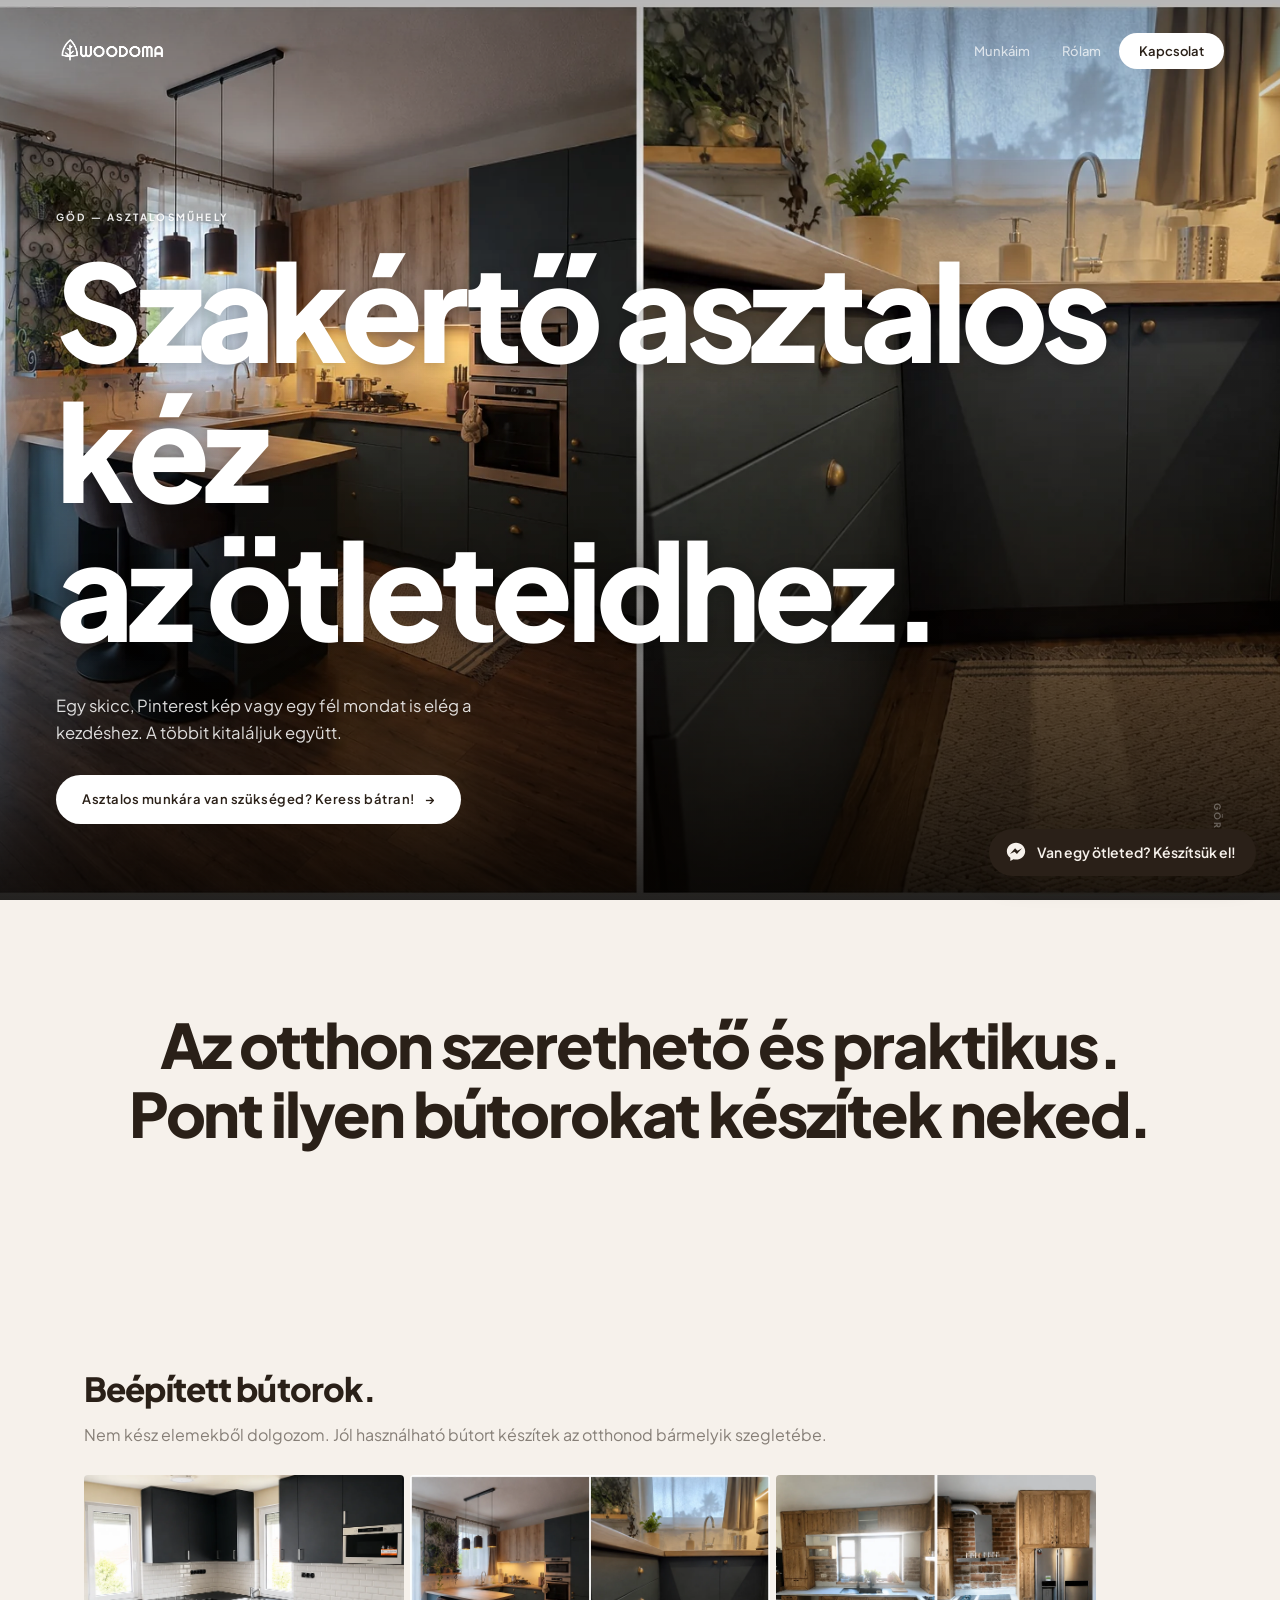
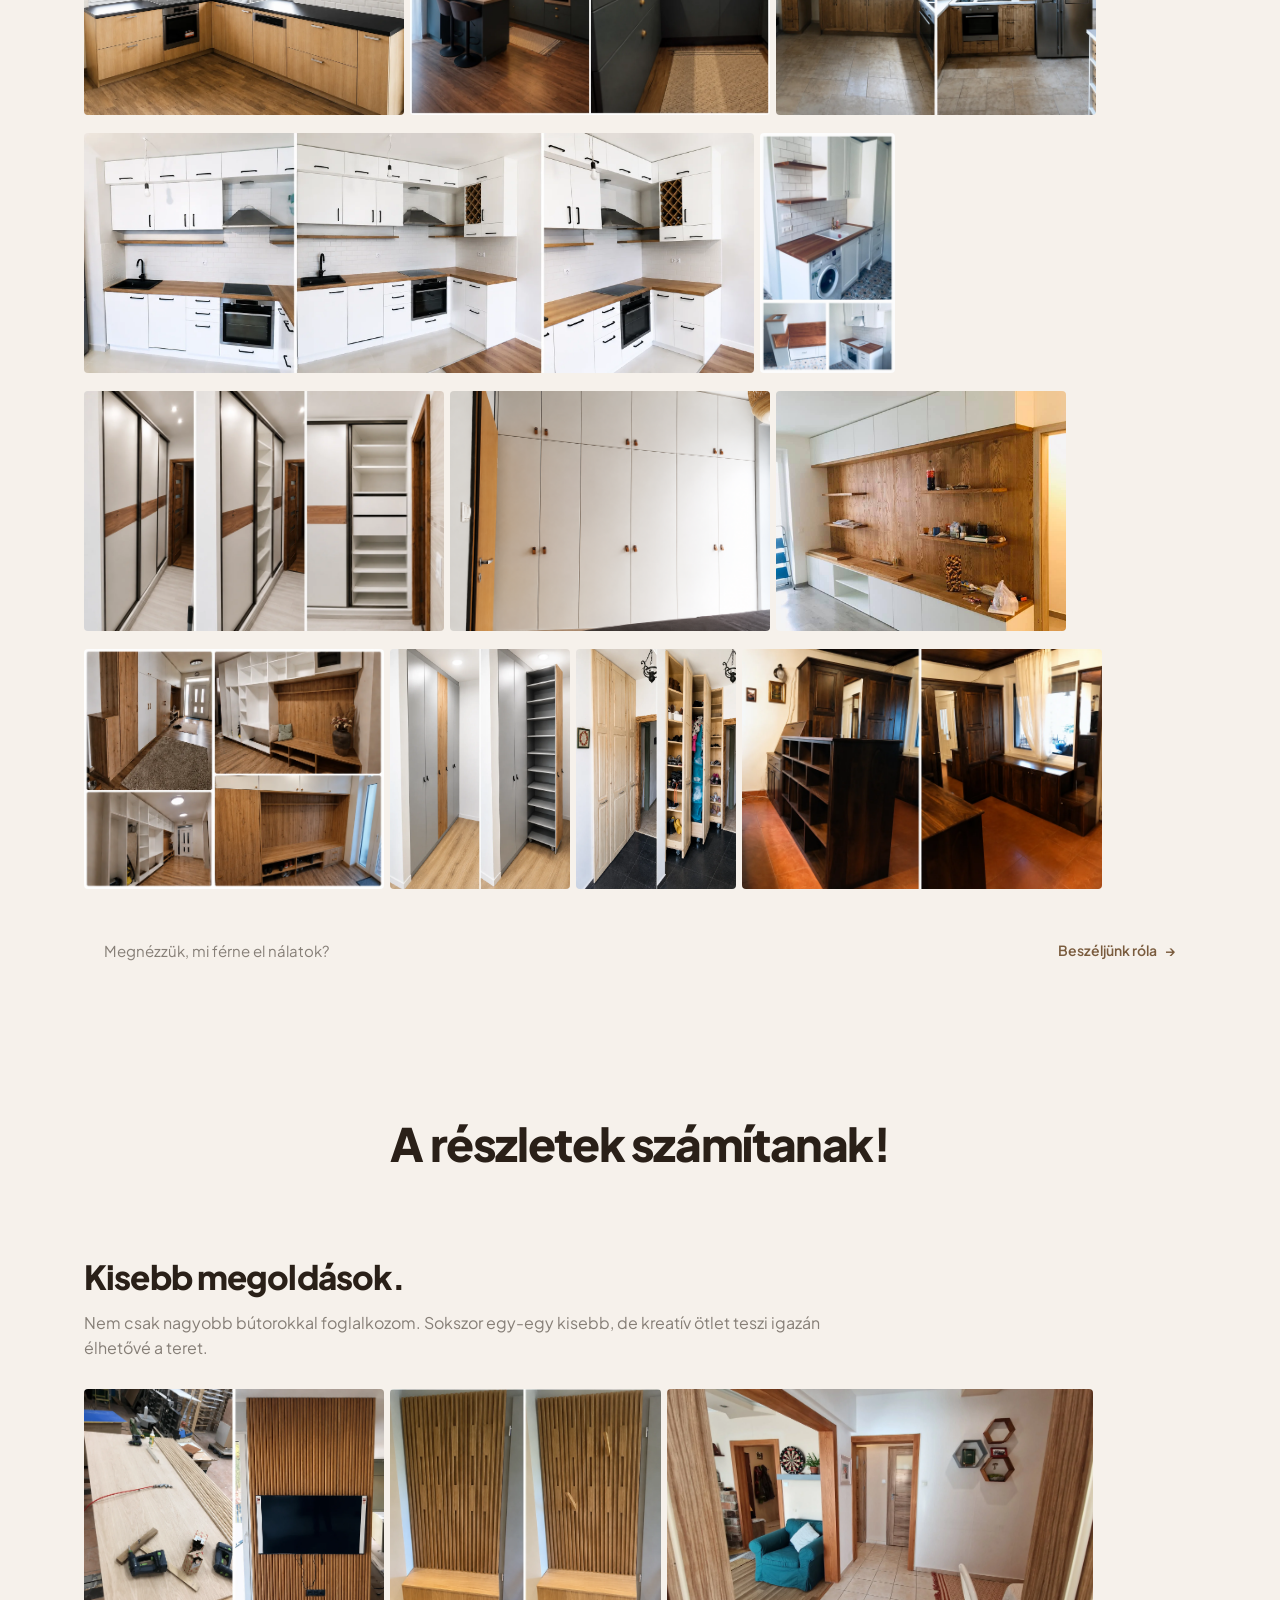
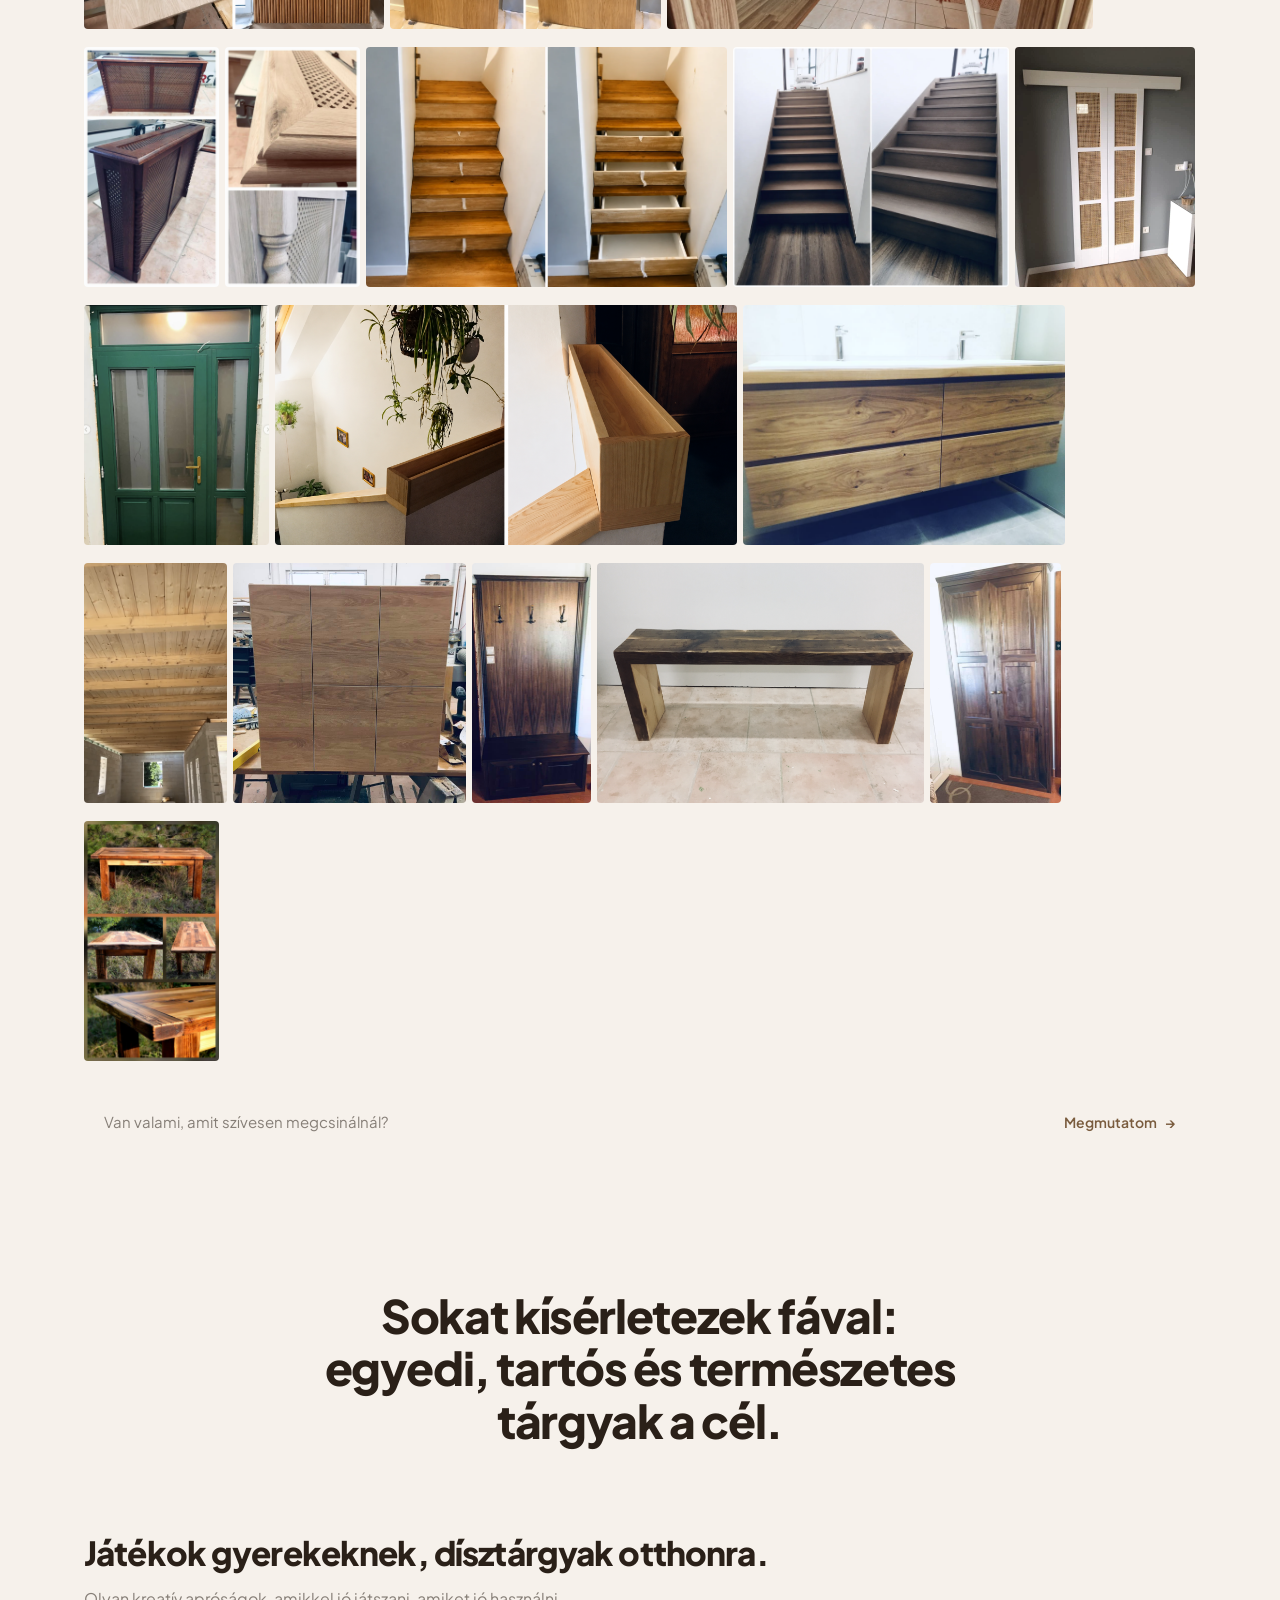
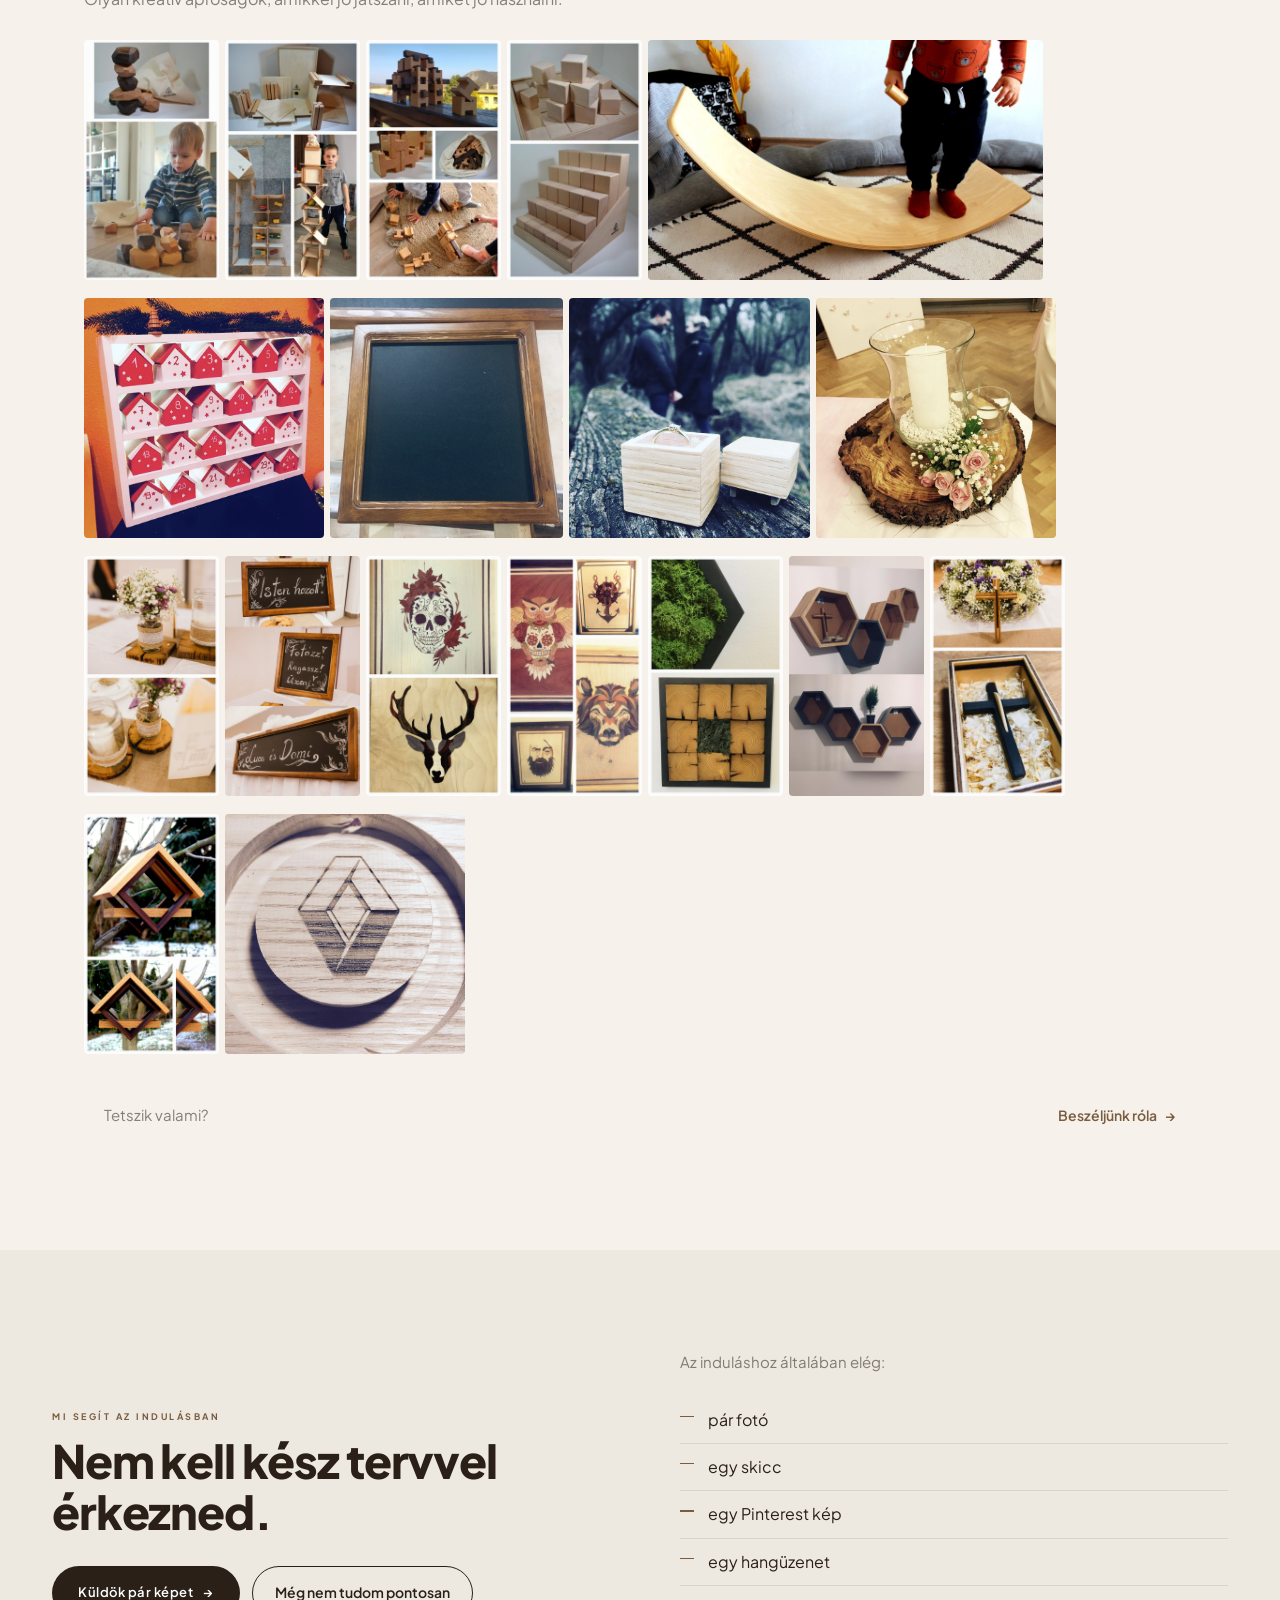
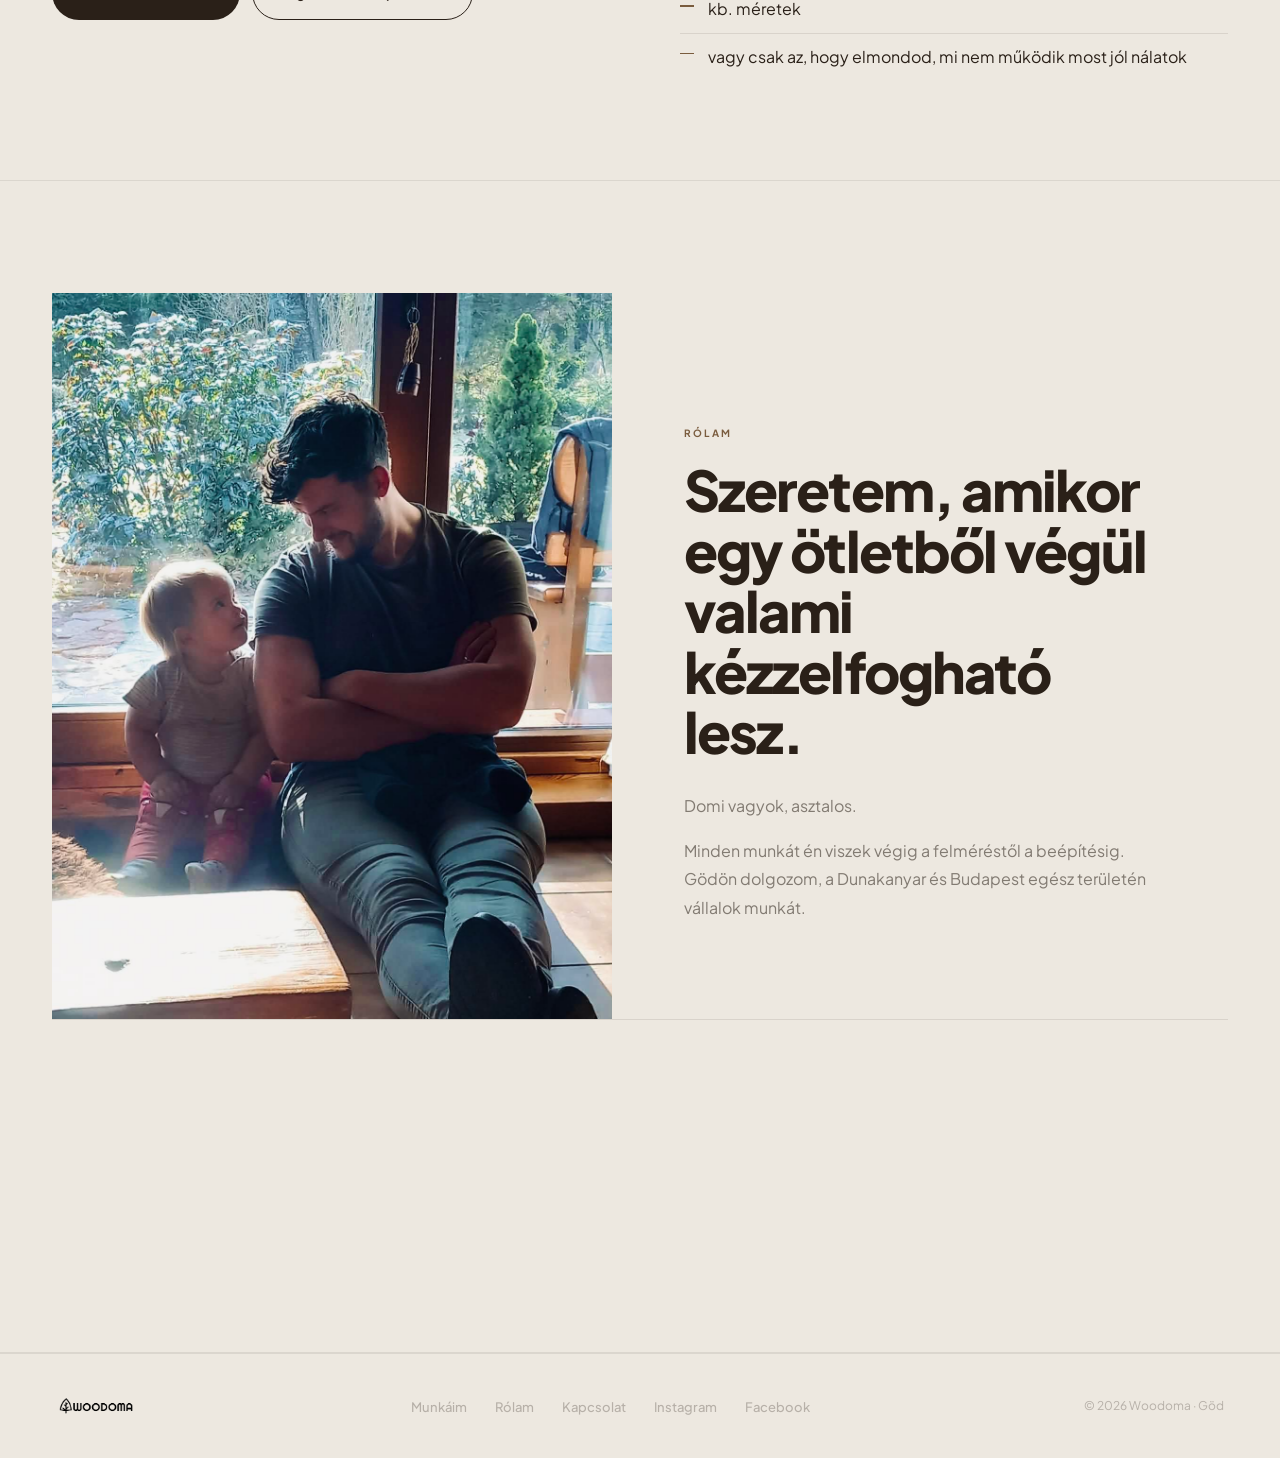
==== index.html @ 95f9a54f "W-stmt: A részletek számítanak! egy sorban" ====
<!DOCTYPE html>
<html lang="hu">
<head>
<meta charset="UTF-8">
<meta name="viewport" content="width=device-width, initial-scale=1.0">
<title>WOODOMA — Egyedi bútorok Gödön</title>
<meta name="description" content="Egyedi asztalos munkák átgondolt otthonokhoz. Természetes anyagok, tartós megoldások. Göd, Dunakanyar és Budapest.">
<!-- Open Graph -->
<meta property="og:type" content="website">
<meta property="og:url" content="https://kittiovari.github.io/woodoma/">
<meta property="og:title" content="WOODOMA — Egyedi bútorok Gödön">
<meta property="og:description" content="Egyedi asztalos munkák átgondolt otthonokhoz. Természetes anyagok, tartós megoldások. Göd, Dunakanyar és Budapest.">
<meta property="og:image" content="https://kittiovari.github.io/woodoma/images/profile.jpg">
<meta property="og:locale" content="hu_HU">
<meta name="twitter:card" content="summary_large_image">
<meta name="twitter:image" content="https://kittiovari.github.io/woodoma/images/profile.jpg">
<link rel="preconnect" href="https://fonts.googleapis.com">
<link rel="preconnect" href="https://fonts.gstatic.com" crossorigin>
<link href="https://fonts.googleapis.com/css2?family=Plus+Jakarta+Sans:ital,wght@0,400;0,500;0,700;0,800;1,400&display=swap" rel="stylesheet">
<link rel="stylesheet" href="woodoma.css">
<style>

/* BASE */
:root {
  --bg: #F6F1EB; --bg2: #EDE8E0; --bg3: #E4DDD4;
  --tx: #2A2018; --mu: rgba(42,32,24,.55); --di: rgba(42,32,24,.28);
  --ac: #7A5C3E; --ln: rgba(42,32,24,.09);
}
*, *::before, *::after { box-sizing: border-box; margin: 0; padding: 0; }
html { scroll-behavior: smooth; }
body {
  background: var(--bg); color: var(--tx);
  font-family: 'Plus Jakarta Sans', system-ui, sans-serif;
  font-weight: 400; line-height: 1.65;
  -webkit-font-smoothing: antialiased; overflow-x: hidden;
}
a { color: inherit; }

/* NAV */
nav {
  position: fixed; top: 0; left: 0; right: 0; z-index: 200;
  padding: 22px 56px;
  display: flex; align-items: center; justify-content: space-between;
  background: transparent;
  backdrop-filter: none;
  -webkit-backdrop-filter: none;
  box-shadow: none;
  transition: padding .4s, background .4s, backdrop-filter .4s, box-shadow .4s;
}
nav.scrolled {
  padding: 12px 56px;
  background: rgba(95,72,49,.88);
  box-shadow: 0 2px 18px rgba(42,32,24,.18);
}
.nav-logo { text-decoration: none; display: flex; align-items: center; }
.logo-img { height: 56px; width: auto; display: block; filter: brightness(0) invert(1); transition: height .3s; }
nav.scrolled .logo-img { height: 44px; }
.footer-logo .logo-img { height: 40px; filter: none !important; }
.nav-links { display: flex; align-items: center; gap: 4px; list-style: none; }
.nav-links a { font-size: 13px; font-weight: 500; color: rgba(255,255,255,.7); text-decoration: none; padding: 8px 14px; border-radius: 100px; transition: color .2s, background .2s; }
.nav-links a:hover { color: #fff; background: rgba(255,255,255,.14); }
.nav-links a.active { color: #fff; background: rgba(255,255,255,.18); }
.nav-cta { background: #fff !important; color: var(--tx) !important; font-weight: 600 !important; }
.nav-cta:hover { background: var(--bg2) !important; color: var(--tx) !important; }

/* HERO */
.hero { position: relative; height: 100svh; min-height: 640px; overflow: hidden; }
.hero-img { position: absolute; inset: 0; width: 100%; height: 100%; object-fit: cover; object-position: center; }
.hero::after {
  content: ''; position: absolute; inset: 0; z-index: 1; pointer-events: none;
  background:
    linear-gradient(to top, rgba(5,3,1,.88) 0%, rgba(5,3,1,.32) 42%, transparent 62%),
    linear-gradient(to bottom, rgba(0,0,0,.28) 0%, transparent 28%);
}
.hero-text { position: absolute; bottom: 76px; left: 56px; z-index: 2; color: #fff; }
.hero-eyebrow { display: block; font-size: 10px; font-weight: 700; letter-spacing: .22em; text-transform: uppercase; color: rgba(255,255,255,.9); margin-bottom: 14px; text-shadow: 0 1px 6px rgba(0,0,0,.4); }
.hero-h1 { font-size: clamp(68px, 10.5vw, 134px); font-weight: 800; line-height: 1.04; letter-spacing: -.045em; color: #fff; margin-bottom: 36px; text-shadow: 0 2px 16px rgba(0,0,0,.28); }
.hero-scroll { position: absolute; bottom: 38px; right: 56px; z-index: 2; font-size: 9px; font-weight: 700; letter-spacing: .22em; text-transform: uppercase; color: rgba(255,255,255,.32); writing-mode: vertical-rl; }

/* Button — used for hero + multiple CTAs */
.btn {
  display: inline-flex; align-items: center; gap: 10px;
  font-size: 13px; font-weight: 600; letter-spacing: .04em;
  background: var(--tx); color: #fff; text-decoration: none;
  padding: 14px 26px; border-radius: 100px;
  transition: background .25s, color .25s, gap .25s;
}
.btn:hover { background: var(--ac); gap: 16px; }
.btn-light { background: #fff; color: var(--tx); }
.btn-light:hover { background: var(--ac); color: #fff; }
.btn-arrow { transition: transform .25s; }

/* OPENING STATEMENT */
.open-stmt { padding: 110px 56px; text-align: center; }
.open-stmt p { font-size: clamp(28px, 4.8vw, 62px); font-weight: 800; letter-spacing: -.034em; line-height: 1.12; color: var(--tx); }

/* SECTION HEADINGS */
.sec-head { padding: 0 32px 28px; }
.sec-label { display: block; font-size: 9px; font-weight: 700; letter-spacing: .28em; text-transform: uppercase; color: var(--ac); margin-bottom: 10px; }
.sec-h { font-size: clamp(20px, 2.6vw, 34px); font-weight: 800; letter-spacing: -.026em; line-height: 1.14; color: var(--tx); }

/* WORLD/CHAPTER */
.world { padding-bottom: 56px; }
.world:last-of-type { padding-bottom: 0; }

/* STATEMENTS BETWEEN WORLDS */
.w-stmt { padding: 88px 56px; text-align: center; }
.w-stmt p { font-size: clamp(22px, 3.6vw, 46px); font-weight: 800; letter-spacing: -.03em; line-height: 1.14; color: var(--tx); }

/* GALLERY — flowing, uniform height, no cropping */
.gallery {
  display: flex; flex-wrap: wrap; gap: 6px;
  padding: 0 32px;
}
.gallery .t {
  height: 240px;
  flex: 0 0 auto;
  display: block;
  position: relative;
  overflow: hidden;
  border-radius: 4px;
  background: var(--bg2);
  text-decoration: none;
  cursor: zoom-in;
}
.gallery .t img {
  height: 100%;
  width: auto;
  display: block;
  transition: transform 1.1s cubic-bezier(.25,.46,.45,.94), filter .35s;
}
.gallery .t:hover img { transform: scale(1.04); filter: brightness(.92); }
.tc {
  position: absolute; bottom: 12px; left: 14px; right: 14px;
  font-size: 11px; font-weight: 500; letter-spacing: .03em;
  color: rgba(255,255,255,.92);
  opacity: 0; transform: translateY(5px);
  transition: opacity .35s, transform .35s;
  text-shadow: 0 1px 8px rgba(0,0,0,.55);
  pointer-events: none;
}
.gallery .t:hover .tc { opacity: 1; transform: none; }

/* INLINE CTA STRIP */
.cta-strip {
  display: flex; flex-direction: column; align-items: center; gap: 22px;
  padding: 112px 56px;
  text-align: center;
}
.cta-strip h2 {
  font-size: clamp(30px, 4.2vw, 54px);
  font-weight: 800; letter-spacing: -.032em; line-height: 1.1;
  max-width: 720px;
}
.cta-strip p { color: var(--mu); max-width: 460px; font-size: 15px; line-height: 1.7; }

/* RÓLAM SECTION */
.rolam {
  background: var(--bg2);
  border-top: 1px solid var(--ln);
  border-bottom: 1px solid var(--ln);
}
.rolam-split {
  display: grid; grid-template-columns: 1fr 1.1fr;
  min-height: 640px;
}
.rolam-img-col { overflow: hidden; background: var(--bg3); }
.rolam-img { width: 100%; height: 100%; min-height: 520px; display: block; object-fit: cover; object-position: center top; }
.rolam-text-col { padding: 132px 72px 96px; display: flex; flex-direction: column; justify-content: center; }
.rolam-eyebrow { font-size: 10px; font-weight: 700; letter-spacing: .22em; text-transform: uppercase; color: var(--ac); margin-bottom: 18px; }
.rolam-h { font-size: clamp(34px, 4.4vw, 56px); font-weight: 800; line-height: 1.08; letter-spacing: -.034em; margin-bottom: 30px; }
.rolam-p { font-size: 16px; color: var(--mu); line-height: 1.8; }
.rolam-p + .rolam-p { margin-top: 16px; }

/* VALUES */
.values { padding: 96px 56px 112px; }
.values-grid {
  display: grid; grid-template-columns: repeat(4, 1fr); gap: 0;
  border-top: 1px solid var(--ln);
}
.val {
  padding: 36px 28px 0;
  border-right: 1px solid var(--ln);
}
.val:last-child { border-right: none; }
.val-n { font-size: 11px; font-weight: 700; letter-spacing: .14em; color: var(--ac); margin-bottom: 14px; }
.val-name { font-size: 17px; font-weight: 700; margin-bottom: 10px; color: var(--tx); }
.val-desc { font-size: 13px; color: var(--mu); line-height: 1.65; }

/* FINAL CTA */
.main-cta {
  padding: 152px 56px;
  background: var(--tx);
  color: #fff;
  display: flex; flex-direction: column;
  align-items: center; text-align: center;
  gap: 28px;
}
.main-cta h2 { font-size: clamp(44px, 7vw, 92px); font-weight: 800; letter-spacing: -.048em; line-height: .94; }
.main-cta .btn { background: #fff; color: var(--tx); }
.main-cta .btn:hover { background: var(--ac); color: #fff; }

/* FOOTER */
footer { padding: 32px 56px; border-top: 1px solid var(--ln); background: var(--bg2); display: flex; align-items: center; justify-content: space-between; flex-wrap: wrap; gap: 16px; }
.footer-logo { text-decoration: none; display: flex; align-items: center; }
.footer-nav { display: flex; gap: 4px; list-style: none; }
.footer-nav a { font-size: 13px; font-weight: 500; color: var(--di); text-decoration: none; padding: 6px 12px; border-radius: 100px; transition: color .2s, background .2s; }
.footer-nav a:hover { color: var(--mu); background: var(--bg3); }
.footer-copy { font-size: 12px; color: var(--di); }

/* LIGHTBOX */
.lb {
  position: fixed; inset: 0; z-index: 1000;
  background: rgba(20,18,16,.94);
  backdrop-filter: blur(6px);
  display: none; opacity: 0;
  align-items: center; justify-content: center;
  padding: 28px 60px;
  transition: opacity .35s;
}
.lb.open { display: flex; opacity: 1; }
.lb-frame {
  position: relative;
  display: flex; flex-direction: column;
  align-items: center; gap: 14px;
  max-width: 100%;
}
.lb-img {
  max-width: min(1400px, 96vw);
  max-height: 78vh;
  width: auto; height: auto;
  display: block;
  border-radius: 2px;
  box-shadow: 0 24px 60px rgba(0,0,0,.35);
  transition: opacity .22s ease;
}
.lb-img.fading { opacity: 0; }
.lb-cap {
  color: rgba(255,255,255,.75);
  font-size: 12px;
  font-weight: 600;
  letter-spacing: .06em;
  text-transform: uppercase;
  text-align: center;
  transition: opacity .22s ease;
  min-height: 14px;
}
.lb-cap.fading { opacity: 0; }
.lb-cta {
  display: inline-flex; align-items: center; gap: 8px;
  background: transparent; color: #fff; text-decoration: none;
  padding: 9px 18px; border-radius: 100px;
  font-size: 13px; font-weight: 500; letter-spacing: .02em;
  border: 1px solid rgba(255,255,255,.32);
  transition: gap .25s, background .25s, color .25s, border-color .25s;
  margin-top: 4px;
}
.lb-cta::after { content: '→'; transition: transform .25s; }
.lb-cta:hover { background: #fff; color: var(--tx); border-color: #fff; gap: 12px; }
.lb-helper {
  color: rgba(255,255,255,.35);
  font-size: 11px;
  font-style: italic;
  margin-top: 2px;
}
.lb-close, .lb-prev, .lb-next {
  position: absolute;
  background: rgba(0,0,0,.32); border: none;
  color: rgba(255,255,255,.75); cursor: pointer;
  display: flex; align-items: center; justify-content: center;
  transition: color .25s, background .25s, opacity .25s;
  font-family: inherit;
  opacity: .75;
  z-index: 2;
  backdrop-filter: blur(4px);
}
.lb:hover .lb-close, .lb:hover .lb-prev, .lb:hover .lb-next { opacity: 1; }
.lb-close { top: 18px; right: 22px; width: 36px; height: 36px; border-radius: 50%; font-size: 22px; line-height: 1; }
.lb-prev, .lb-next {
  top: 50%; transform: translateY(-50%);
  width: 44px; height: 44px; border-radius: 50%;
  font-size: 24px; line-height: 1;
}
.lb-prev { left: 22px; } .lb-next { right: 22px; }
.lb-close:hover, .lb-prev:hover, .lb-next:hover { color: #fff; background: rgba(0,0,0,.6); }
.lb-counter {
  position: absolute; top: 22px; left: 22px;
  color: rgba(255,255,255,.32);
  font-size: 11px; letter-spacing: .14em; text-transform: uppercase;
}
.lb-header {
  position: absolute; top: 16px; left: 50%; transform: translateX(-50%);
  display: flex; flex-direction: column; align-items: center; gap: 8px;
  max-width: calc(100vw - 140px);
  z-index: 2;
}
.lb-section { display: none; }
.lb-chips { display: flex; gap: 6px; flex-wrap: wrap; justify-content: center; }
.lb-chip {
  background: rgba(0,0,0,.32);
  color: rgba(255,255,255,.85);
  border: 1px solid rgba(255,255,255,.18);
  backdrop-filter: blur(6px);
  border-radius: 100px;
  padding: 6px 12px;
  font-size: 11px;
  font-weight: 600;
  letter-spacing: .02em;
  cursor: pointer;
  transition: background .2s, color .2s, border-color .2s;
  font-family: inherit;
}
.lb-chip:hover { background: rgba(0,0,0,.55); color: #fff; }
.lb-chip.active { background: rgba(255,255,255,.18); color: #fff; border-color: rgba(255,255,255,.5); cursor: default; pointer-events: none; }

/* RESPONSIVE */
@media (max-width: 900px) {
  nav { padding: 16px 22px; }
  nav.scrolled { padding: 10px 22px; }
  .nav-links { display: none; }
  .logo-img { height: 44px; }
  nav.scrolled .logo-img { height: 36px; }

  .hero-text { left: 22px; bottom: 56px; }
  .hero-scroll { right: 22px; }

  .open-stmt { padding: 72px 22px; }
  .sec-head { padding: 0 18px 22px; }
  .gallery { padding: 0 18px; gap: 5px; }
  .gallery .t { height: 180px; }

  .w-stmt { padding: 64px 22px; }
  .cta-strip { padding: 80px 22px; }

  .rolam-split { grid-template-columns: 1fr; }
  .rolam-img { min-height: 320px; }
  .rolam-text-col { padding: 60px 24px; }
  .values { padding: 60px 22px 80px; }
  .values-grid { grid-template-columns: 1fr 1fr; }
  .val { border-bottom: 1px solid var(--ln); padding-bottom: 28px; }
  .val:nth-child(2) { border-right: none; }
  .val:nth-child(3), .val:nth-child(4) { border-bottom: none; padding-bottom: 0; padding-top: 32px; }

  .main-cta { padding: 100px 22px; }
  footer { padding: 22px; }

  .lb { padding: 14px; }
  .lb-prev, .lb-next { width: 34px; height: 34px; font-size: 18px; opacity: .7; }
  .lb-prev { left: 6px; } .lb-next { right: 6px; }
  .lb-close { top: 12px; right: 12px; width: 32px; height: 32px; font-size: 18px; opacity: .7; }
  .lb-counter { top: 16px; left: 14px; }
  .lb-img { max-height: 62vh; }
}
@media (max-width: 560px) {
  .gallery .t { height: 150px; }
  .values-grid { grid-template-columns: 1fr; }
  .val { border-right: none; border-bottom: 1px solid var(--ln); padding: 28px 0; }
  .val:last-child { border-bottom: none; }
  .footer-nav { display: none; }
}

</style>
</head>
<body>

<!-- NAV -->
<nav id="nav" class="wp-nav">
  <a href="#top" class="nav-logo"><img src="images/logo/logo_h.png" alt="Woodoma" class="logo-img"></a>
  <ul class="nav-links">
    <li><a href="#munkak">Munkáim</a></li>
    <li><a href="#rolam">Rólam</a></li>
    <li><a href="kapcsolat.html" class="nav-cta">Kapcsolat</a></li>
  </ul>
  <button class="nav-burger" id="navBurger" aria-label="Menü megnyitása" aria-expanded="false">
    <span></span><span></span><span></span>
  </button>
</nav>
<div class="mobile-nav" id="mobileNav" aria-hidden="true">
  <ul>
    <li><a href="#munkak">Munkáim</a></li>
    <li><a href="#rolam">Rólam</a></li>
    <li><a href="kapcsolat.html" class="mn-cta">Kapcsolat</a></li>
  </ul>
</div>

<!-- HERO -->
<div class="hero" id="top">
  <img src="images/furniture/Beépített bútorok/Többszínű konyha.webp" alt="" class="hero-img">
  <div class="hero-text">
    <span class="hero-eyebrow">Göd — Asztalosműhely</span>
    <h1 class="hero-h1">Szakértő asztalos kéz<br>az ötleteidhez.</h1>
    <p class="hero-lead">Egy skicc, Pinterest kép vagy egy fél mondat is elég a kezdéshez. A többit kitaláljuk együtt.</p>
    <div class="hero-cta-row">
      <a class="btn btn-light" data-msg="otlet">Asztalos munkára van szükséged? Keress bátran!<span class="btn-arrow">→</span></a>
    </div>
  </div>
  <span class="hero-scroll">Görgess</span>
</div>

<!-- Opening statement -->
<div class="open-stmt">
  <p>Az otthon szerethető és praktikus.<br>Pont ilyen bútorokat készítek neked.</p>
</div>

<!-- ══════════════════════════════════
     MUNKÁIM
══════════════════════════════════ -->
<section id="munkak">

  <!-- VILÁG 1 — BEÉPÍTETT BÚTOROK -->
  <div class="world">
    <div class="sec-head">
      <h2 class="sec-h">Beépített bútorok.</h2>
      <p class="sec-lead">Nem kész elemekből dolgozom. Jól használható bútort készítek az otthonod bármelyik szegletébe.</p>
    </div>
    <div class="gallery">
      <a href="#" class="t"><img src="images/furniture/Beépített bútorok/Tölgy konyha.webp" alt=""><span class="tc">Tölgy konyha</span></a>
      <a href="#" class="t"><img src="images/furniture/Beépített bútorok/Többszínű konyha.webp" alt=""><span class="tc">Többszínű konyha</span></a>
      <a href="#" class="t"><img src="images/furniture/Beépített bútorok/Rusztikus tömörfa konyha.webp" alt=""><span class="tc">Rusztikus tömörfa konyha</span></a>
      <a href="#" class="t"><img src="images/furniture/Beépített bútorok/Modern fehér konyha.webp" alt=""><span class="tc">Modern fehér konyha</span></a>
      <a href="#" class="t"><img src="images/furniture/Beépített bútorok/Kis konyhabútor.jpg" alt=""><span class="tc">Kis konyhabútor</span></a>
      <a href="#" class="t"><img src="images/furniture/Beépített bútorok/Tolóajtós gardróbszekrény.webp" alt=""><span class="tc">Tolóajtós gardróbszekrény</span></a>
      <a href="#" class="t"><img src="images/furniture/Beépített bútorok/Ruhásszekrény.png" alt=""><span class="tc">Ruhásszekrény</span></a>
      <a href="#" class="t"><img src="images/furniture/Beépített bútorok/Nappali bútor.jpg" alt=""><span class="tc">Nappali bútor</span></a>
      <a href="#" class="t"><img src="images/furniture/Beépített bútorok/Előszoba bútor.webp" alt=""><span class="tc">Előszoba bútor</span></a>
      <a href="#" class="t"><img src="images/furniture/Beépített bútorok/Beépített szekrény.webp" alt=""><span class="tc">Beépített szekrény</span></a>
      <a href="#" class="t"><img src="images/furniture/Beépített bútorok/Beépített szekrény (2).webp" alt=""><span class="tc">Beépített szekrény</span></a>
      <a href="#" class="t"><img src="images/furniture/Beépített bútorok/Rusztikus bútor.webp" alt=""><span class="tc">Rusztikus bútor</span></a>
    </div>
    <div class="sec-foot">
      <span class="sec-foot-text">Megnézzük, mi férne el nálatok?</span>
      <a class="sec-foot-link" data-msg="konyha">Beszéljünk róla</a>
    </div>
  </div>

  <!-- Statement -->
  <div class="w-stmt">
    <p>A részletek számítanak!</p>
  </div>

  <!-- VILÁG 2 — KISEBB MEGOLDÁSOK -->
  <div class="world">
    <div class="sec-head">
      <h2 class="sec-h">Kisebb megoldások.</h2>
      <p class="sec-lead">Nem csak nagyobb bútorokkal foglalkozom. Sokszor egy-egy kisebb, de kreatív ötlet teszi igazán élhetővé a teret.</p>
    </div>
    <div class="gallery">
      <a href="#" class="t"><img src="images/furniture/Kisebb megoldások/Design TV fal.webp" alt=""><span class="tc">Design TV fal</span></a>
      <a href="#" class="t"><img src="images/furniture/Kisebb megoldások/Lamellás előszobabútor.webp" alt=""><span class="tc">Lamellás előszobabútor</span></a>
      <a href="#" class="t"><img src="images/furniture/Kisebb megoldások/Panel átjáró burkolatok.webp" alt=""><span class="tc">Panel átjáró burkolatok</span></a>
      <a href="#" class="t"><img src="images/furniture/Kisebb megoldások/Radiátortakaró.jpg" alt=""><span class="tc">Radiátortakaró</span></a>
      <a href="#" class="t"><img src="images/furniture/Kisebb megoldások/Radiátortakaró (2).jpg" alt=""><span class="tc">Radiátortakaró</span></a>
      <a href="#" class="t"><img src="images/furniture/Kisebb megoldások/Fiókos lépcső.webp" alt=""><span class="tc">Fiókos lépcső</span></a>
      <a href="#" class="t"><img src="images/furniture/Kisebb megoldások/Tömörfa lépcső.webp" alt=""><span class="tc">Tömörfa lépcső</span></a>
      <a href="#" class="t"><img src="images/furniture/Kisebb megoldások/Egyedi tolóajtó.webp" alt=""><span class="tc">Egyedi tolóajtó</span></a>
      <a href="#" class="t"><img src="images/furniture/Kisebb megoldások/Egyedi ajtó.png" alt=""><span class="tc">Egyedi ajtó</span></a>
      <a href="#" class="t"><img src="images/furniture/Kisebb megoldások/Egyedi korlát.png" alt=""><span class="tc">Egyedi korlát</span></a>
      <a href="#" class="t"><img src="images/furniture/Kisebb megoldások/Fürdőszoba szekrény.png" alt=""><span class="tc">Fürdőszoba szekrény</span></a>
      <a href="#" class="t"><img src="images/furniture/Kisebb megoldások/Gerenda plafon.png" alt=""><span class="tc">Gerenda plafon</span></a>
      <a href="#" class="t"><img src="images/furniture/Kisebb megoldások/Komód.jpg" alt=""><span class="tc">Komód</span></a>
      <a href="#" class="t"><img src="images/furniture/Kisebb megoldások/Rusztikus előszoba bútor.jpg" alt=""><span class="tc">Rusztikus előszoba bútor</span></a>
      <a href="#" class="t"><img src="images/furniture/Kisebb megoldások/Rusztikus pad.png" alt=""><span class="tc">Rusztikus pad</span></a>
      <a href="#" class="t"><img src="images/furniture/Kisebb megoldások/Rusztikus ruhásszekrény.jpg" alt=""><span class="tc">Rusztikus ruhásszekrény</span></a>
      <a href="#" class="t"><img src="images/furniture/Kisebb megoldások/Étkezőasztal.jpg" alt=""><span class="tc">Étkezőasztal</span></a>
    </div>
    <div class="sec-foot">
      <span class="sec-foot-text">Van valami, amit szívesen megcsinálnál?</span>
      <a class="sec-foot-link" data-msg="nemmukodik">Megmutatom</a>
    </div>
  </div>

  <!-- Statement -->
  <div class="w-stmt">
    <p>Sokat kísérletezek fával:<br>egyedi, tartós és természetes<br>tárgyak a cél.</p>
  </div>

  <!-- VILÁG 3 — JÁTÉKOK & DÍSZTÁRGYAK -->
  <div class="world">
    <div class="sec-head">
      <h2 class="sec-h">Játékok gyerekeknek, dísztárgyak otthonra.</h2>
      <p class="sec-lead">Olyan kreatív apróságok, amikkel jó játszani, amiket jó használni.</p>
    </div>
    <div class="gallery">
      <a href="#" class="t"><img src="images/furniture/Játékok gyerekeknek, dísztárgyak otthonra/Egyensúlyozó kövek.jpg" alt=""><span class="tc">Egyensúlyozó kövek</span></a>
      <a href="#" class="t"><img src="images/furniture/Játékok gyerekeknek, dísztárgyak otthonra/Falapok és oszlopok.jpg" alt=""><span class="tc">Falapok és oszlopok</span></a>
      <a href="#" class="t"><img src="images/furniture/Játékok gyerekeknek, dísztárgyak otthonra/Fogas faelemek.jpg" alt=""><span class="tc">Fogas faelemek</span></a>
      <a href="#" class="t"><img src="images/furniture/Játékok gyerekeknek, dísztárgyak otthonra/Fakockák.jpg" alt=""><span class="tc">Fakockák</span></a>
      <a href="#" class="t"><img src="images/furniture/Játékok gyerekeknek, dísztárgyak otthonra/Fahinta.webp" alt=""><span class="tc">Fahinta</span></a>
      <a href="#" class="t"><img src="images/furniture/Játékok gyerekeknek, dísztárgyak otthonra/Adventi kalendár.png" alt=""><span class="tc">Adventi kalendár</span></a>
      <a href="#" class="t"><img src="images/furniture/Játékok gyerekeknek, dísztárgyak otthonra/Iskolai tábla.png" alt=""><span class="tc">Iskolai tábla</span></a>
      <a href="#" class="t"><img src="images/furniture/Játékok gyerekeknek, dísztárgyak otthonra/Gyűrűtartó.png" alt=""><span class="tc">Gyűrűtartó</span></a>
      <a href="#" class="t"><img src="images/furniture/Játékok gyerekeknek, dísztárgyak otthonra/Esküvői dekorfa.png" alt=""><span class="tc">Esküvői dekorfa</span></a>
      <a href="#" class="t"><img src="images/furniture/Játékok gyerekeknek, dísztárgyak otthonra/Esküvői alátét.jpg" alt=""><span class="tc">Esküvői alátét</span></a>
      <a href="#" class="t"><img src="images/furniture/Játékok gyerekeknek, dísztárgyak otthonra/Esküvői táblák.jpg" alt=""><span class="tc">Esküvői táblák</span></a>
      <a href="#" class="t"><img src="images/furniture/Játékok gyerekeknek, dísztárgyak otthonra/Intarzia képek.jpg" alt=""><span class="tc">Intarzia képek</span></a>
      <a href="#" class="t"><img src="images/furniture/Játékok gyerekeknek, dísztárgyak otthonra/Intarzia képek (2).jpg" alt=""><span class="tc">Intarzia képek</span></a>
      <a href="#" class="t"><img src="images/furniture/Játékok gyerekeknek, dísztárgyak otthonra/Moha képek.jpg" alt=""><span class="tc">Moha képek</span></a>
      <a href="#" class="t"><img src="images/furniture/Játékok gyerekeknek, dísztárgyak otthonra/Kaptár polcok.jpg" alt=""><span class="tc">Kaptár polcok</span></a>
      <a href="#" class="t"><img src="images/furniture/Játékok gyerekeknek, dísztárgyak otthonra/Keresztek.jpg" alt=""><span class="tc">Keresztek</span></a>
      <a href="#" class="t"><img src="images/furniture/Játékok gyerekeknek, dísztárgyak otthonra/Madáretető.jpg" alt=""><span class="tc">Madáretető</span></a>
      <a href="#" class="t"><img src="images/furniture/Játékok gyerekeknek, dísztárgyak otthonra/Egyedi díszítés fatárgyakon.png" alt=""><span class="tc">Egyedi díszítés fatárgyakon</span></a>
    </div>
    <div class="sec-foot">
      <span class="sec-foot-text">Tetszik valami?</span>
      <a class="sec-foot-link" data-msg="jatekok">Beszéljünk róla</a>
    </div>
  </div>

</section>

<!-- TRUST BLOCK — Mi segít az indulásban? -->
<div class="trust-block">
  <div>
    <span class="sec-label">Mi segít az indulásban</span>
    <h2>Nem kell kész tervvel érkezned.</h2>
    <div class="trust-cta-row">
      <a class="btn" data-msg="kepkuldes">Küldök pár képet<span class="btn-arrow">→</span></a>
      <a class="btn-ghost" style="color:var(--text);border-color:var(--text);" data-msg="nemtudom">Még nem tudom pontosan</a>
    </div>
  </div>
  <div>
    <p style="font-size:15px;color:var(--muted);margin-bottom:8px;">Az induláshoz általában elég:</p>
    <ul class="trust-list">
      <li>pár fotó</li>
      <li>egy skicc</li>
      <li>egy Pinterest kép</li>
      <li>egy hangüzenet</li>
      <li>kb. méretek</li>
      <li>vagy csak az, hogy elmondod, mi nem működik most jól nálatok</li>
    </ul>
  </div>
</div>

<!-- ══════════════════════════════════
     RÓLAM
══════════════════════════════════ -->
<section id="rolam" class="rolam">
  <div class="rolam-split">
    <div class="rolam-img-col">
      <img src="images/profile.jpg" alt="Domi — Woodoma" class="rolam-img">
    </div>
    <div class="rolam-text-col">
      <span class="rolam-eyebrow">Rólam</span>
      <h2 class="rolam-h">Szeretem, amikor egy ötletből végül valami kézzelfogható lesz.</h2>
      <p class="rolam-p">Domi vagyok, asztalos.</p>
      <p class="rolam-p">Minden munkát én viszek végig a felméréstől a beépítésig. Gödön dolgozom, a Dunakanyar és Budapest egész területén vállalok munkát.</p>
    </div>
  </div>

  <div class="cta-landing" id="ctaLanding" aria-hidden="true"></div>
</section>

<!-- FOOTER -->
<footer>
  <a href="#top" class="footer-logo"><img src="images/logo/logo_h.png" alt="Woodoma" class="logo-img"></a>
  <ul class="footer-nav">
    <li><a href="#munkak">Munkáim</a></li>
    <li><a href="#rolam">Rólam</a></li>
    <li><a href="kapcsolat.html">Kapcsolat</a></li>
    <li><a href="https://www.instagram.com/woodomaoriginal/" target="_blank" rel="noopener">Instagram</a></li>
    <li><a href="https://www.facebook.com/WOODOMA" target="_blank" rel="noopener">Facebook</a></li>
  </ul>
  <span class="footer-copy">© 2026 Woodoma · Göd</span>
</footer>

<!-- LIGHTBOX -->
<div class="lb" id="lb" aria-hidden="true">
  <button class="lb-close" id="lbClose" aria-label="Bezárás">×</button>
  <button class="lb-prev" id="lbPrev" aria-label="Előző">‹</button>
  <button class="lb-next" id="lbNext" aria-label="Következő">›</button>
  <span class="lb-counter" id="lbCounter">1 / 1</span>
  <div class="lb-header">
    <div class="lb-section" id="lbSection"></div>
    <div class="lb-chips" id="lbChips"></div>
    <span class="lb-cap" id="lbCap"></span>
  </div>
  <div class="lb-frame">
    <img class="lb-img" id="lbImg" src="" alt="">
    <a class="lb-cta" data-msg="hasonlot">Hasonlót szeretnél?</a>
  </div>
</div>

<script>
  // Nav scroll state — switch to scrolled class once past the hero
  const nav = document.getElementById('nav');
  const heroEl = document.querySelector('.hero');
  function updateNav() {
    const heroH = heroEl ? heroEl.offsetHeight : 0;
    nav.classList.toggle('scrolled', window.scrollY > heroH - 80);
  }
  window.addEventListener('scroll', updateNav, { passive: true });
  window.addEventListener('resize', updateNav);
  updateNav();

  // Scroll-spy — highlight nav link matching the currently visible section
  (function(){
    const navLinks = Array.from(document.querySelectorAll('.nav-links a[href^="#"]'));
    const map = new Map();
    navLinks.forEach(a => {
      const id = a.getAttribute('href').slice(1);
      const sec = document.getElementById(id);
      if (sec) map.set(sec, a);
    });
    const visible = new Set();
    const io = new IntersectionObserver(entries => {
      entries.forEach(e => {
        if (e.isIntersecting) visible.add(e.target);
        else visible.delete(e.target);
      });
      // Choose the top-most visible section
      const ordered = Array.from(map.keys()).filter(s => visible.has(s));
      navLinks.forEach(a => a.classList.remove('active'));
      if (ordered.length) {
        const active = map.get(ordered[0]);
        active.classList.add('active');
      }
    }, { rootMargin: '-40% 0px -50% 0px' });
    map.forEach((_, sec) => io.observe(sec));
  })();

  // Lightbox — globális navigáció, szekciók között átfolyik
  (function(){
    const lb = document.getElementById('lb');
    const lbImg = document.getElementById('lbImg');
    const lbCap = document.getElementById('lbCap');
    const lbCounter = document.getElementById('lbCounter');
    const lbSection = document.getElementById('lbSection');
    const lbChips = document.getElementById('lbChips');

    // Szekciók
    const sections = Array.from(document.querySelectorAll('#munkak .world')).map(world => ({
      title: world.querySelector('.sec-h')?.textContent.trim() || '',
      label: (world.querySelector('.sec-h')?.textContent.trim() || '').replace(/\.$/, ''),
      triggers: Array.from(world.querySelectorAll('.gallery .t, .gallery-thumbs .t'))
    })).filter(s => s.triggers.length > 0);

    // Lapos lista — minden kép globálisan indexelve
    const allItems = [];
    sections.forEach((section, sIdx) => {
      section.triggers.forEach(t => allItems.push({ section, sIdx, t }));
    });

    // Chipek
    const chipEls = sections.map((section, idx) => {
      const chip = document.createElement('button');
      chip.className = 'lb-chip';
      chip.type = 'button';
      chip.textContent = section.label;
      chip.addEventListener('click', () => {
        const first = allItems.findIndex(item => item.sIdx === idx);
        if (first >= 0) show(first);
      });
      lbChips.appendChild(chip);
      return chip;
    });

    let globalCur = 0;

    function applyContent() {
      const item = allItems[globalCur];
      if (!item) return;
      const img = item.t.querySelector('img');
      const capEl = item.t.querySelector('.tc');
      lbImg.src = img.src;
      lbImg.alt = img.alt || '';
      lbCap.textContent = capEl ? capEl.textContent : '';
      lbCounter.textContent = (globalCur + 1) + ' / ' + allItems.length;
      lbSection.textContent = item.section.title;
      chipEls.forEach((c, i) => c.classList.toggle('active', i === item.sIdx));
    }

    function show(i) {
      const n = allItems.length;
      globalCur = ((i % n) + n) % n;
      if (lb.classList.contains('open')) {
        lbImg.classList.add('fading');
        lbCap.classList.add('fading');
        setTimeout(() => {
          applyContent();
          lbImg.classList.remove('fading');
          lbCap.classList.remove('fading');
        }, 200);
      } else {
        applyContent();
      }
    }
    function open(globalIdx) {
      show(globalIdx);
      lb.classList.add('open');
      lb.setAttribute('aria-hidden', 'false');
      document.body.style.overflow = 'hidden';
    }
    function close() {
      lb.classList.remove('open');
      lb.setAttribute('aria-hidden', 'true');
      document.body.style.overflow = '';
    }

    allItems.forEach((item, idx) => {
      item.t.addEventListener('click', e => { e.preventDefault(); open(idx); });
    });
    document.getElementById('lbClose').addEventListener('click', close);
    document.getElementById('lbPrev').addEventListener('click', e => { e.stopPropagation(); show(globalCur - 1); });
    document.getElementById('lbNext').addEventListener('click', e => { e.stopPropagation(); show(globalCur + 1); });
    lb.addEventListener('click', e => { if (e.target === lb) close(); });
    document.addEventListener('keydown', e => {
      if (!lb.classList.contains('open')) return;
      if (e.key === 'Escape') close();
      else if (e.key === 'ArrowLeft') show(globalCur - 1);
      else if (e.key === 'ArrowRight') show(globalCur + 1);
    });
  })();
</script>
<script src="messenger.js" defer></script>
<script src="nav.js" defer></script>
</body>
</html>
---- woodoma.css ----
/* WOODOMA — Brand Style v2 | Logo-Driven, Warm Craftsman */

:root {
  --bg:          #F6F1EB;
  --bg-2:        #EDE8E0;
  --bg-3:        #E4DDD4;
  --text:        #2A2018;
  --muted:       rgba(42,32,24,.55);
  --dim:         rgba(42,32,24,.28);
  --accent:      #7A5C3E;
  --accent-soft: rgba(122,92,62,.1);
  --green:       #697A65;
  --line:        rgba(42,32,24,.1);
  --hf: 'Plus Jakarta Sans', sans-serif;
  --bf: 'Plus Jakarta Sans', sans-serif;
  --r: 14px;
}

*, *::before, *::after { box-sizing: border-box; margin: 0; padding: 0; }
html { scroll-behavior: smooth; }

body {
  background: var(--bg);
  color: var(--text);
  font-family: var(--bf);
  font-weight: 400;
  line-height: 1.65;
  -webkit-font-smoothing: antialiased;
  overflow-x: hidden;
}

/* ── NAV ── */
nav {
  position: fixed;
  top: 0; left: 0; right: 0;
  z-index: 200;
  padding: 22px 52px;
  display: flex;
  align-items: center;
  justify-content: space-between;
  background: rgba(122,92,62,.72);
  backdrop-filter: blur(14px);
  -webkit-backdrop-filter: blur(14px);
  box-shadow: 0 1px 0 rgba(0,0,0,.06);
  transition: padding .4s, background .4s, box-shadow .4s;
}
nav.scrolled {
  padding: 14px 52px;
  background: rgba(95,72,49,.86);
  box-shadow: 0 2px 18px rgba(42,32,24,.18);
}
.nav-logo {
  font-family: var(--hf);
  font-weight: 800;
  font-size: 17px;
  letter-spacing: .04em;
  color: var(--text);
  text-decoration: none;
}
.nav-links {
  display: flex;
  align-items: center;
  gap: 8px;
  list-style: none;
}
.nav-logo .logo-img { filter: brightness(0) invert(1); }
.nav-links a {
  font-size: 13px;
  font-weight: 500;
  color: rgba(255,255,255,.78);
  text-decoration: none;
  padding: 8px 14px;
  border-radius: 100px;
  transition: color .2s, background .2s;
}
.nav-links a:hover { color: #fff; background: rgba(255,255,255,.12); }
.nav-links a.active { color: #fff; background: rgba(255,255,255,.16); }
.nav-cta {
  background: #fff !important;
  color: var(--text) !important;
  padding: 10px 20px !important;
  font-weight: 600 !important;
}
.nav-cta:hover { background: var(--bg-2) !important; color: var(--text) !important; }

/* ── HERO ── */
.hero {
  min-height: 100svh;
  display: flex;
  flex-direction: column;
  justify-content: flex-end;
  padding: 0 52px 96px;
  position: relative;
  overflow: hidden;
}
.hero-bg {
  position: absolute;
  inset: 0;
  background:
    radial-gradient(ellipse at 78% 18%, rgba(105,122,101,.14) 0%, transparent 52%),
    radial-gradient(ellipse at 20% 80%, rgba(122,92,62,.08) 0%, transparent 45%),
    var(--bg);
  z-index: 0;
}
.hero-content {
  position: relative;
  z-index: 1;
  max-width: 840px;
}
.hero-eyebrow {
  font-size: 12px;
  font-weight: 600;
  letter-spacing: .12em;
  text-transform: uppercase;
  color: var(--accent);
  margin-bottom: 24px;
}
.hero-h1 {
  font-family: var(--hf);
  font-weight: 800;
  font-size: clamp(54px, 7vw, 100px);
  line-height: 1.06;
  letter-spacing: -.035em;
  color: var(--text);
  margin-bottom: 36px;
}
.hero-sub {
  font-size: 17px;
  font-weight: 400;
  color: var(--muted);
  max-width: 360px;
  line-height: 1.72;
  margin-bottom: 48px;
}
.hero-cta-group { display: flex; align-items: center; gap: 8px; flex-wrap: wrap; }
.hero-cta {
  display: inline-flex;
  align-items: center;
  gap: 10px;
  background: var(--text);
  color: var(--bg);
  text-decoration: none;
  padding: 15px 28px;
  border-radius: 100px;
  font-size: 14px;
  font-weight: 600;
  transition: background .25s, gap .25s;
}
.hero-cta:hover { background: var(--accent); gap: 16px; }
.hero-cta::after { content: '→'; }
.hero-secondary {
  display: inline-flex;
  align-items: center;
  gap: 8px;
  color: var(--muted);
  text-decoration: none;
  padding: 15px 20px;
  border-radius: 100px;
  font-size: 14px;
  font-weight: 500;
  transition: color .2s, background .2s;
}
.hero-secondary:hover { color: var(--text); background: var(--bg-2); }
.hero-scroll-hint {
  position: absolute;
  bottom: 44px; right: 52px;
  font-size: 10px;
  font-weight: 600;
  letter-spacing: .16em;
  text-transform: uppercase;
  color: var(--dim);
  writing-mode: vertical-rl;
}

/* ── SHARED SECTION ── */
section { padding: 112px 52px; }
.s-label {
  font-size: 11px;
  font-weight: 700;
  letter-spacing: .14em;
  text-transform: uppercase;
  color: var(--accent);
  margin-bottom: 14px;
}
.s-h2 {
  font-family: var(--hf);
  font-weight: 800;
  font-size: clamp(32px, 3.8vw, 52px);
  line-height: 1.1;
  letter-spacing: -.03em;
}
.rule { width: 100%; height: 1px; background: var(--line); }

/* ── INTRO ── */
.intro-grid {
  display: grid;
  grid-template-columns: 1.1fr .9fr;
  gap: 96px;
  align-items: center;
}
.intro-text {
  font-size: 18px;
  font-weight: 400;
  line-height: 1.78;
  color: var(--muted);
}
.intro-text p + p { margin-top: 20px; }
.intro-stats { display: flex; flex-direction: column; }
.stat-item { padding: 26px 0; border-top: 1px solid var(--line); }
.stat-num {
  font-family: var(--hf);
  font-size: 52px;
  font-weight: 800;
  letter-spacing: -.04em;
  line-height: 1;
  color: var(--text);
  margin-bottom: 5px;
}
.stat-label { font-size: 13px; color: var(--muted); font-weight: 500; }

/* ── PROJECTS ── */
.projects-head {
  display: flex;
  align-items: flex-end;
  justify-content: space-between;
  margin-bottom: 40px;
}
.txt-link {
  font-size: 13px;
  font-weight: 600;
  color: var(--muted);
  text-decoration: none;
  display: inline-flex;
  align-items: center;
  gap: 6px;
  padding: 8px 0;
  transition: color .2s, gap .2s;
}
.txt-link::after { content: '→'; }
.txt-link:hover { color: var(--text); gap: 10px; }

.projects-grid {
  display: grid;
  grid-template-columns: 1.45fr .55fr;
  grid-template-rows: auto auto;
  gap: 12px;
}
.proj-card {
  position: relative;
  overflow: hidden;
  border-radius: var(--r);
  cursor: pointer;
  display: block;
  text-decoration: none;
}
.proj-card:first-child { grid-row: 1 / 3; }
.proj-img {
  display: block;
  width: 100%;
  transition: transform .9s cubic-bezier(.25,.46,.45,.94);
}
.proj-card:first-child .proj-img { height: 540px; }
.proj-card:not(:first-child) .proj-img { height: 264px; }
.proj-card:hover .proj-img { transform: scale(1.04); }
.proj-overlay {
  position: absolute;
  inset: 0;
  background: linear-gradient(to top, rgba(18,12,6,.84) 0%, transparent 54%);
  pointer-events: none;
}
.proj-info {
  position: absolute;
  bottom: 0; left: 0; right: 0;
  padding: 28px;
}
.proj-tag {
  font-size: 10px;
  font-weight: 700;
  letter-spacing: .14em;
  text-transform: uppercase;
  color: rgba(255,255,255,.6);
  margin-bottom: 5px;
}
.proj-title {
  font-family: var(--hf);
  font-size: 19px;
  font-weight: 700;
  line-height: 1.2;
  color: #fff;
  margin-bottom: 4px;
}
.proj-meta { font-size: 12px; color: rgba(255,255,255,.5); }

/* Wood image placeholders */
.w1 { background: linear-gradient(148deg,#2e1e12 0%,#4a3120 35%,#5c3d28 60%,#3d2714 100%); }
.w2 { background: linear-gradient(148deg,#28201a 0%,#3d2e22 50%,#2e2318 100%); }
.w3 { background: linear-gradient(148deg,#3a2c1e 0%,#5c4332 45%,#42301f 100%); }
.w4 { background: linear-gradient(148deg,#1e1a14 0%,#352a1e 50%,#262018 100%); }
.w5 { background: linear-gradient(148deg,#3d2e20 0%,#6b4e34 40%,#4a3626 100%); }
.w6 { background: linear-gradient(148deg,#2a2218 0%,#3e3224 50%,#2c2416 100%); }

/* ── PROCESS ── */
.process-section {
  background: var(--bg-2);
  border-top: 1px solid var(--line);
  border-bottom: 1px solid var(--line);
}
.process-top {
  display: grid;
  grid-template-columns: .7fr 1.3fr;
  gap: 72px;
  align-items: end;
  margin-bottom: 56px;
}
.process-desc {
  font-size: 16px;
  font-weight: 400;
  color: var(--muted);
  line-height: 1.75;
}
.steps-row {
  display: grid;
  grid-template-columns: repeat(5, 1fr);
  gap: 10px;
}
.step {
  background: var(--bg);
  padding: 28px 20px;
  border-radius: var(--r);
  transition: box-shadow .3s, transform .3s;
}
.step:hover {
  box-shadow: 0 6px 24px rgba(42,32,24,.08);
  transform: translateY(-3px);
}
.step-n {
  font-size: 11px;
  font-weight: 700;
  letter-spacing: .1em;
  color: var(--accent);
  margin-bottom: 14px;
}
.step-name {
  font-family: var(--hf);
  font-size: 14px;
  font-weight: 700;
  color: var(--text);
  margin-bottom: 8px;
}
.step-desc {
  font-size: 13px;
  color: var(--muted);
  line-height: 1.6;
}
.step-time {
  font-size: 11px;
  font-weight: 600;
  color: var(--accent);
  margin-top: 12px;
}

/* ── ABOUT PREVIEW ── */
.about-grid {
  display: grid;
  grid-template-columns: 1fr 1fr;
  gap: 96px;
  align-items: center;
}
.about-img-wrap { position: relative; }
.about-img {
  width: 100%;
  height: 500px;
  border-radius: var(--r);
  display: block;
}
.about-caption {
  position: absolute;
  bottom: -20px; right: -20px;
  background: var(--bg-2);
  border: 1px solid var(--line);
  border-radius: 10px;
  padding: 18px 22px;
  max-width: 200px;
  font-size: 12px;
  color: var(--muted);
  line-height: 1.55;
}
.about-body { display: flex; flex-direction: column; gap: 24px; }
.about-quote {
  font-family: var(--hf);
  font-size: clamp(22px, 2.5vw, 32px);
  font-weight: 800;
  line-height: 1.2;
  letter-spacing: -.025em;
}
.about-p {
  font-size: 16px;
  color: var(--muted);
  line-height: 1.8;
}
.about-link {
  display: inline-flex;
  align-items: center;
  gap: 8px;
  font-size: 14px;
  font-weight: 600;
  color: var(--text);
  text-decoration: none;
  width: fit-content;
  transition: gap .25s;
}
.about-link:hover { gap: 14px; }
.about-link::after { content: '→'; }

/* ── CTA SECTION ── */
.cta-section {
  text-align: center;
  display: flex;
  flex-direction: column;
  align-items: center;
  gap: 32px;
  padding: 148px 52px;
  background: var(--bg-2);
  border-top: 1px solid var(--line);
}
.cta-section .s-h2 {
  font-size: clamp(38px, 5vw, 64px);
  max-width: 660px;
}
.cta-sub {
  font-size: 16px;
  color: var(--muted);
  max-width: 360px;
  line-height: 1.75;
}
.cta-btn {
  display: inline-flex;
  align-items: center;
  gap: 10px;
  background: var(--text);
  color: var(--bg);
  text-decoration: none;
  padding: 16px 32px;
  border-radius: 100px;
  font-size: 14px;
  font-weight: 600;
  transition: background .25s, gap .25s;
}
.cta-btn:hover { background: var(--accent); gap: 16px; }
.cta-btn::after { content: '→'; }

/* ── FOOTER ── */
footer {
  padding: 36px 52px;
  border-top: 1px solid var(--line);
  background: var(--bg-2);
  display: flex;
  align-items: center;
  justify-content: space-between;
  flex-wrap: wrap;
  gap: 16px;
}
.footer-logo {
  font-family: var(--hf);
  font-weight: 800;
  font-size: 14px;
  letter-spacing: .04em;
  color: var(--muted);
  text-decoration: none;
}
.footer-nav { display: flex; gap: 4px; list-style: none; }
.footer-nav a {
  font-size: 13px;
  font-weight: 500;
  color: var(--dim);
  text-decoration: none;
  padding: 6px 12px;
  border-radius: 100px;
  transition: color .2s, background .2s;
}
.footer-nav a:hover { color: var(--muted); background: var(--bg-3); }
.footer-copy { font-size: 12px; color: var(--dim); }

/* ── FADE IN ── */
.fi {
  opacity: 0;
  transform: translateY(22px);
  transition: opacity .85s ease, transform .85s ease;
}
.fi.vis { opacity: 1; transform: none; }
.fi-d1 { transition-delay: .12s; }
.fi-d2 { transition-delay: .22s; }
.fi-d3 { transition-delay: .32s; }

/* ── PAGE HERO ── */
.page-hero {
  padding: 180px 52px 80px;
  border-bottom: 1px solid var(--line);
}
.page-h1 {
  font-family: var(--hf);
  font-weight: 800;
  font-size: clamp(48px, 6.5vw, 80px);
  letter-spacing: -.035em;
  line-height: .97;
  max-width: 680px;
}
.page-hero-sub {
  font-size: 17px;
  color: var(--muted);
  max-width: 400px;
  line-height: 1.72;
  margin-top: 24px;
}

/* ── MUNKÁK ── */
.filter-bar {
  padding: 20px 52px;
  display: flex;
  gap: 6px;
  flex-wrap: wrap;
  border-bottom: 1px solid var(--line);
  background: var(--bg);
}
.f-btn {
  padding: 8px 18px;
  font-family: var(--bf);
  font-size: 13px;
  font-weight: 500;
  color: var(--muted);
  background: none;
  border: 1px solid transparent;
  border-radius: 100px;
  cursor: pointer;
  transition: all .2s;
}
.f-btn:hover { color: var(--text); background: var(--bg-2); }
.f-btn.on { color: var(--text); background: var(--bg-3); border-color: var(--line); }

.gallery {
  padding: 20px 52px 52px;
  column-count: 3;
  column-gap: 12px;
  background: var(--bg);
}
.gallery .t {
  display: block;
  break-inside: avoid;
  margin-bottom: 12px;
  border-radius: var(--r);
  overflow: hidden;
  position: relative;
  cursor: zoom-in;
  background: var(--bg-2);
}
.gallery .t img {
  width: 100%;
  height: auto;
  display: block;
  transition: transform .85s cubic-bezier(.25,.46,.45,.94);
}
.gallery .t:hover img { transform: scale(1.04); }
.gallery .t .tc {
  position: absolute;
  left: 16px; bottom: 14px;
  color: #fff;
  font-size: 12px;
  font-weight: 600;
  letter-spacing: .04em;
  background: rgba(18,12,6,.55);
  padding: 6px 12px;
  border-radius: 100px;
  opacity: 0;
  transform: translateY(6px);
  transition: opacity .25s, transform .25s;
  pointer-events: none;
  backdrop-filter: blur(4px);
}
.gallery .t:hover .tc { opacity: 1; transform: translateY(0); }
.gallery-mini {
  column-span: all;
  font-size: 11px;
  font-weight: 600;
  letter-spacing: .06em;
  color: var(--muted);
  text-transform: uppercase;
  margin: 18px 0 10px;
  padding-top: 6px;
}
.gallery-mini:first-child { margin-top: 0; padding-top: 0; }

/* Smaller thumb row — secondary tiles under main gallery */
.gallery-thumbs {
  display: grid;
  grid-template-columns: repeat(5, 1fr);
  gap: 10px;
  padding: 4px 52px 52px;
  background: var(--bg);
}
.gallery + .gallery-thumbs { padding-top: 0; }
.gallery-thumbs .t {
  display: block;
  position: relative;
  overflow: hidden;
  border-radius: var(--r);
  cursor: zoom-in;
  background: var(--bg-2);
  aspect-ratio: 4/3;
}
.gallery-thumbs .t img {
  width: 100%;
  height: 100%;
  object-fit: cover;
  display: block;
  transition: transform .85s cubic-bezier(.25,.46,.45,.94);
}
.gallery-thumbs .t:hover img { transform: scale(1.05); }
.gallery-thumbs .t .tc {
  position: absolute;
  left: 10px; bottom: 10px;
  color: #fff;
  font-size: 10px;
  font-weight: 600;
  letter-spacing: .04em;
  background: rgba(18,12,6,.6);
  padding: 4px 9px;
  border-radius: 100px;
  opacity: 0;
  transform: translateY(4px);
  transition: opacity .25s, transform .25s;
  pointer-events: none;
  backdrop-filter: blur(4px);
}
.gallery-thumbs .t:hover .tc { opacity: 1; transform: translateY(0); }
.g-card {
  position: relative;
  overflow: hidden;
  border-radius: var(--r);
  cursor: pointer;
  display: block;
  text-decoration: none;
}
.g-img {
  width: 100%;
  height: 320px;
  display: block;
  transition: transform .85s cubic-bezier(.25,.46,.45,.94);
}
.g-card:hover .g-img { transform: scale(1.05); }
.g-overlay {
  position: absolute;
  inset: 0;
  background: linear-gradient(to top, rgba(18,12,6,.86) 0%, transparent 52%);
  pointer-events: none;
}
.g-info { position: absolute; bottom: 0; left: 0; right: 0; padding: 22px; }
.g-tag {
  font-size: 10px;
  font-weight: 700;
  letter-spacing: .12em;
  text-transform: uppercase;
  color: rgba(255,255,255,.6);
  margin-bottom: 4px;
}
.g-title {
  font-family: var(--hf);
  font-size: 16px;
  font-weight: 700;
  color: #fff;
  margin-bottom: 3px;
}
.g-meta { font-size: 11px; color: rgba(255,255,255,.5); }
.g-price { font-size: 12px; color: rgba(255,255,255,.65); margin-top: 2px; }

/* ── RÓLAM ── */
.rolam-split {
  display: grid;
  grid-template-columns: 1fr 1fr;
  min-height: 640px;
  border-bottom: 1px solid var(--line);
  gap: 0;
}
.rolam-img-col {
  overflow: hidden;
}
.rolam-img {
  width: 100%;
  height: 100%;
  min-height: 520px;
  display: block;
  object-fit: cover;
}
.rolam-text-col {
  padding: 100px 64px 80px;
  display: flex;
  flex-direction: column;
  justify-content: center;
  background: var(--bg-2);
}
.rolam-quote {
  font-family: var(--hf);
  font-size: clamp(26px, 3vw, 40px);
  font-weight: 800;
  line-height: 1.15;
  letter-spacing: -.025em;
  margin-bottom: 28px;
}
.rolam-p {
  font-size: 16px;
  color: var(--muted);
  line-height: 1.8;
}
.rolam-p + .rolam-p { margin-top: 16px; }

.rolam-values {
  padding: 80px 52px;
  display: grid;
  grid-template-columns: repeat(4, 1fr);
  gap: 12px;
  border-bottom: 1px solid var(--line);
}
.val-card {
  padding: 36px 28px;
  background: var(--bg-2);
  border-radius: var(--r);
}
.val-n {
  font-size: 11px;
  font-weight: 700;
  letter-spacing: .1em;
  color: var(--accent);
  margin-bottom: 14px;
}
.val-name {
  font-family: var(--hf);
  font-size: 17px;
  font-weight: 700;
  color: var(--text);
  margin-bottom: 10px;
}
.val-desc { font-size: 13px; color: var(--muted); line-height: 1.65; }

/* ── KAPCSOLAT ── */
.kapcsolat-wrap {
  padding: 148px 52px 100px;
  display: grid;
  grid-template-columns: 1.1fr .9fr;
  gap: 96px;
  align-items: start;
}
.form-head { margin-bottom: 48px; }
.fg { margin-bottom: 24px; }
.fg label {
  display: block;
  font-size: 11px;
  font-weight: 700;
  letter-spacing: .1em;
  text-transform: uppercase;
  color: var(--muted);
  margin-bottom: 8px;
}
.fg input,
.fg select,
.fg textarea {
  width: 100%;
  background: var(--bg-2);
  border: 1.5px solid transparent;
  border-radius: 10px;
  padding: 13px 16px;
  font-size: 15px;
  font-weight: 400;
  color: var(--text);
  font-family: var(--bf);
  outline: none;
  -webkit-appearance: none;
  transition: border-color .25s, background .25s;
}
.fg select { cursor: pointer; }
.fg select option { background: var(--bg-2); color: var(--text); }
.fg input:focus, .fg select:focus, .fg textarea:focus {
  border-color: var(--accent);
  background: var(--bg);
}
.fg input::placeholder, .fg textarea::placeholder { color: var(--dim); }
.fg textarea { resize: none; height: 88px; }
.fg-row { display: grid; grid-template-columns: 1fr 1fr; gap: 16px; }
.form-submit {
  width: 100%;
  padding: 15px;
  background: var(--text);
  border: none;
  border-radius: 100px;
  color: var(--bg);
  font-family: var(--bf);
  font-size: 14px;
  font-weight: 600;
  cursor: pointer;
  margin-top: 8px;
  transition: background .25s;
}
.form-submit:hover { background: var(--accent); }

.k-info { display: flex; flex-direction: column; }
.k-block { padding: 26px 0; border-top: 1px solid var(--line); }
.k-lbl {
  font-size: 11px;
  font-weight: 700;
  letter-spacing: .12em;
  text-transform: uppercase;
  color: var(--accent);
  margin-bottom: 8px;
}
.k-val {
  font-family: var(--hf);
  font-size: 21px;
  font-weight: 700;
  color: var(--text);
}
.k-sub { font-size: 13px; color: var(--muted); margin-top: 4px; }
.k-cap {
  display: inline-block;
  margin-top: 12px;
  padding: 6px 14px;
  background: var(--accent-soft);
  border-radius: 100px;
  font-size: 12px;
  font-weight: 600;
  color: var(--accent);
}
.k-note { font-size: 13px; color: var(--muted); line-height: 1.65; margin-top: 8px; }

/* FAQ */
.faq-item { border-top: 1px solid var(--line); }
.faq-q {
  width: 100%;
  background: none;
  border: none;
  padding: 18px 0;
  text-align: left;
  display: flex;
  justify-content: space-between;
  align-items: center;
  font-family: var(--bf);
  font-size: 14px;
  font-weight: 600;
  color: var(--text);
  cursor: pointer;
  gap: 16px;
}
.faq-q span { font-size: 18px; color: var(--muted); transition: transform .3s; flex-shrink: 0; }
.faq-q.open span { transform: rotate(45deg); }
.faq-a {
  font-size: 14px;
  color: var(--muted);
  line-height: 1.7;
  max-height: 0;
  overflow: hidden;
  transition: max-height .4s ease, padding .3s;
}
.faq-a.open { max-height: 200px; padding-bottom: 18px; }

/* ── RESPONSIVE ── */
@media (max-width: 900px) {
  nav { padding: 18px 24px; }
  nav.scrolled { padding: 12px 24px; }
  .nav-links { display: none; }

  section { padding: 72px 24px; }
  .hero { padding: 0 24px 72px; }
  .hero-h1 { font-size: clamp(44px, 12vw, 68px); }

  .intro-grid { grid-template-columns: 1fr; gap: 40px; }
  .intro-stats { flex-direction: row; }
  .stat-item { flex: 1; }

  .projects-grid { grid-template-columns: 1fr; }
  .proj-card:first-child { grid-row: auto; }
  .proj-card .proj-img, .proj-card:first-child .proj-img { height: 280px; }

  .steps-row { grid-template-columns: 1fr 1fr; gap: 8px; }
  .process-top { grid-template-columns: 1fr; gap: 24px; }

  .about-grid { grid-template-columns: 1fr; gap: 48px; }
  .about-caption { display: none; }
  .about-img { height: 300px; }

  .cta-section { padding: 88px 24px; }

  footer { padding: 24px; }

  .page-hero { padding: 140px 24px 56px; }

  .gallery { padding: 12px 24px 40px; column-count: 2; column-gap: 8px; }
  .gallery .t { margin-bottom: 8px; }
  .gallery-thumbs { padding: 0 24px 36px; grid-template-columns: repeat(3, 1fr); gap: 8px; }
  .filter-bar { padding: 16px 24px; }
  .g-img { height: 240px; }

  .rolam-split { grid-template-columns: 1fr; }
  .rolam-img { min-height: 300px; }
  .rolam-text-col { padding: 56px 24px; }
  .rolam-values { grid-template-columns: 1fr 1fr; padding: 56px 24px; gap: 8px; }

  .kapcsolat-wrap { grid-template-columns: 1fr; padding: 120px 24px 72px; gap: 52px; }
}

@media (max-width: 560px) {
  .gallery { column-count: 1; }
  .rolam-values { grid-template-columns: 1fr; }
  .steps-row { grid-template-columns: 1fr; }
  .intro-stats { flex-direction: column; }
  .fg-row { grid-template-columns: 1fr; }
  .hero-cta-group { flex-direction: column; align-items: flex-start; }
  .footer-nav { display: none; }
}

/* ── HERO CTA GROUP ── */
.hero-cta-row { display: flex; gap: 14px; flex-wrap: wrap; align-items: center; margin-top: 8px; }
.hero-lead { font-size: clamp(15px, 1.3vw, 17px); color: rgba(255,255,255,.85); margin: 18px 0 28px; max-width: 460px; line-height: 1.6; }
.hero-voice { font-size: 13px; color: rgba(255,255,255,.55); margin-top: 18px; font-style: italic; }

/* Hero load animation */
.hero::after {
  content: '';
  position: absolute; inset: 0;
  background: linear-gradient(to bottom, rgba(20,18,16,.35) 0%, rgba(20,18,16,.55) 100%);
  pointer-events: none;
  opacity: 0;
  animation: heroOverlay 1s .35s ease forwards;
  z-index: 1;
}
.hero-text { position: relative; z-index: 2; }
.hero-text > * {
  opacity: 0;
  transform: translateY(14px);
  animation: heroFade .9s ease forwards;
}
.hero-text > .hero-eyebrow { animation-delay: .85s; }
.hero-text > .hero-h1 { animation-delay: 1.05s; }
.hero-text > .hero-lead { animation-delay: 1.3s; }
.hero-text > .hero-cta-row { animation-delay: 1.5s; }
.hero-scroll { opacity: 0; animation: heroFade .9s 1.7s ease forwards; }
@keyframes heroOverlay { to { opacity: 1; } }
@keyframes heroFade { to { opacity: 1; transform: translateY(0); } }
@media (prefers-reduced-motion: reduce) {
  .hero::after, .hero-text > *, .hero-scroll { animation: none !important; opacity: 1; transform: none; }
}
.btn-ghost {
  display: inline-flex; align-items: center; gap: 10px;
  padding: 14px 22px; border-radius: 100px;
  background: transparent; color: #fff;
  border: 1.5px solid rgba(255,255,255,.5);
  text-decoration: none; font-weight: 600; font-size: 14px;
  transition: background .25s, border-color .25s, gap .25s;
}
.btn-ghost:hover { background: rgba(255,255,255,.12); border-color: #fff; gap: 14px; }

/* ── SECTION LEAD + CTA ── */
.sec-lead { font-size: 16px; color: var(--muted); line-height: 1.6; max-width: 760px; margin-top: 14px; text-wrap: pretty; }
.sec-foot { display: flex; flex-wrap: wrap; gap: 12px; align-items: center; padding: 28px 52px 0; }
.world-textonly .sec-foot { padding-top: 8px; padding-bottom: 40px; }
.world-textonly .sec-head { padding-bottom: 12px; }
.sec-foot-text { font-size: 15px; color: var(--muted); margin-right: auto; }
.sec-foot-link {
  display: inline-flex; align-items: center; gap: 8px;
  font-size: 14px; font-weight: 600; color: var(--accent);
  text-decoration: none; padding: 10px 0;
  border-bottom: 1.5px solid transparent;
  transition: border-color .25s, gap .25s;
}
.sec-foot-link:hover { border-color: var(--accent); gap: 12px; }
.sec-foot-link::after { content: '→'; }

/* ── TRUST BLOCK (Mi segít az indulásban?) ── */
.trust-block {
  padding: 100px 52px;
  background: var(--bg-2);
  display: grid;
  grid-template-columns: 1fr 1fr;
  gap: 80px;
  align-items: center;
}
.trust-block h2 {
  font-family: var(--hf); font-weight: 800;
  font-size: clamp(32px, 3.6vw, 48px);
  line-height: 1.1; letter-spacing: -.025em;
}
.trust-list { list-style: none; padding: 0; margin: 22px 0 0; }
.trust-list li {
  font-size: 16px; color: var(--text);
  padding: 10px 0 10px 28px; position: relative;
  border-bottom: 1px solid var(--line);
}
.trust-list li:last-child { border-bottom: none; }
.trust-list li::before {
  content: ''; position: absolute; left: 0; top: 19px;
  width: 14px; height: 1.5px; background: var(--accent);
}
.trust-after { font-size: 15px; color: var(--muted); margin-top: 22px; line-height: 1.6; }
.trust-cta-row { display: flex; gap: 12px; flex-wrap: wrap; margin-top: 30px; }

/* ── MESSENGER FLOATING BUBBLE ── */
.msg-bubble {
  position: fixed; right: 24px; bottom: 24px; z-index: 150;
  display: inline-flex; align-items: center; gap: 10px;
  padding: 12px 20px 12px 16px;
  background: var(--text); color: var(--bg);
  border-radius: 100px;
  text-decoration: none;
  font-size: 14px; font-weight: 600;
  box-shadow: 0 8px 24px rgba(42,32,24,.18);
  transition: right .55s cubic-bezier(.4,0,.2,1),
              bottom .55s cubic-bezier(.4,0,.2,1),
              padding .35s ease,
              font-size .35s ease,
              transform .35s ease,
              background .25s,
              box-shadow .35s;
  opacity: 0;
  animation: msgBubbleIn .6s .9s ease forwards;
}
.msg-bubble:hover { background: var(--accent); transform: translateY(-2px) scale(1.02); box-shadow: 0 10px 28px rgba(42,32,24,.24); }
.msg-bubble.landed {
  right: 50%;
  bottom: 70px;
  transform: translateX(50%);
  padding: 20px 32px 20px 26px;
  font-size: 17px;
  gap: 14px;
  box-shadow: 0 18px 44px rgba(42,32,24,.28);
}
.msg-bubble.landed:hover {
  transform: translateX(50%) translateY(-3px) scale(1.02);
  background: var(--accent);
}
.msg-bubble.landed .msg-bubble-text { display: inline; }
.msg-bubble.landed .msg-bubble-icon svg { width: 24px; height: 24px; }
.msg-bubble-icon { display: flex; }
@keyframes msgBubbleIn {
  to { opacity: 1; }
}

/* CTA landing zone — space under Rólam for the bubble to land in */
.cta-landing {
  height: 220px;
  width: 100%;
  pointer-events: none;
}
@media (max-width: 720px) {
  .msg-bubble.landed { bottom: 50px; padding: 16px 24px 16px 20px; font-size: 15px; }
  .cta-landing { height: 180px; }
}
@media (max-width: 560px) {
  .msg-bubble { right: 14px; bottom: 14px; padding: 12px 18px 12px 14px; font-size: 13px; gap: 8px; }
}

/* ── KAPCSOLAT MESSENGER HERO BLOCK ── */
.msg-hero {
  background: var(--text); color: var(--bg);
  padding: 56px 48px; border-radius: 20px;
  margin-bottom: 36px;
  display: grid; grid-template-columns: 1fr auto; gap: 32px; align-items: center;
}
.msg-hero h2 {
  font-family: var(--hf); font-weight: 800;
  font-size: clamp(26px, 2.6vw, 34px);
  line-height: 1.15; letter-spacing: -.02em;
  margin-bottom: 10px;
}
.msg-hero p { font-size: 15px; color: rgba(246,241,235,.7); line-height: 1.6; max-width: 440px; }
.msg-hero-btn {
  display: inline-flex; align-items: center; gap: 10px;
  background: var(--bg); color: var(--text);
  padding: 15px 26px; border-radius: 100px;
  text-decoration: none; font-weight: 600; font-size: 14px;
  white-space: nowrap;
  transition: background .25s, gap .25s;
}
.msg-hero-btn:hover { background: var(--accent); color: #fff; gap: 14px; }
.msg-hero-divider {
  display: flex; align-items: center; gap: 16px;
  color: var(--dim); font-size: 12px;
  text-transform: uppercase; letter-spacing: .12em;
  margin: 28px 0 24px;
}
.msg-hero-divider::before, .msg-hero-divider::after {
  content: ''; flex: 1; height: 1px; background: var(--line);
}
@media (max-width: 720px) {
  .msg-hero { grid-template-columns: 1fr; padding: 40px 28px; }
  .trust-block { grid-template-columns: 1fr; padding: 64px 24px; gap: 36px; }
  .sec-foot { padding: 22px 24px 0; }
}

/* ── HAMBURGER GOMB ── */
.nav-burger {
  display: none;
  flex-direction: column;
  justify-content: center;
  gap: 5px;
  background: none;
  border: none;
  cursor: pointer;
  padding: 8px;
  border-radius: 8px;
  -webkit-tap-highlight-color: transparent;
  transition: background .2s;
}
.nav-burger:hover { background: rgba(255,255,255,.12); }
.nav-burger span {
  display: block;
  width: 22px; height: 2px;
  background: #fff;
  border-radius: 2px;
  transition: transform .35s ease, opacity .25s ease, width .25s ease;
  transform-origin: center;
}
.nav-burger.open span:nth-child(1) { transform: translateY(7px) rotate(45deg); }
.nav-burger.open span:nth-child(2) { opacity: 0; width: 0; }
.nav-burger.open span:nth-child(3) { transform: translateY(-7px) rotate(-45deg); }

@media (max-width: 900px) {
  .nav-burger { display: flex; }
}

/* ── MOBIL NAV OVERLAY ── */
.mobile-nav {
  position: fixed; inset: 0; z-index: 195;
  background: rgba(36,26,16,.97);
  backdrop-filter: blur(14px);
  -webkit-backdrop-filter: blur(14px);
  display: flex; flex-direction: column;
  align-items: center; justify-content: center;
  opacity: 0; pointer-events: none;
  transition: opacity .3s ease;
}
.mobile-nav.open { opacity: 1; pointer-events: auto; }
.mobile-nav ul {
  list-style: none;
  display: flex; flex-direction: column;
  align-items: center; gap: 4px;
  padding: 0; margin: 0;
}
.mobile-nav a {
  display: block;
  font-family: var(--hf, 'Plus Jakarta Sans', sans-serif);
  font-size: clamp(34px, 9vw, 52px);
  font-weight: 800; letter-spacing: -.03em;
  color: rgba(255,255,255,.68);
  text-decoration: none;
  padding: 10px 28px; border-radius: 14px;
  transition: color .2s, background .2s;
  text-align: center;
}
.mobile-nav a:hover,
.mobile-nav a:active { color: #fff; background: rgba(255,255,255,.06); }
.mobile-nav .mn-cta {
  margin-top: 24px;
  font-size: clamp(16px, 4vw, 20px);
  font-weight: 700; letter-spacing: 0;
  background: rgba(122,92,62,.55);
  border-radius: 100px;
  padding: 14px 36px;
  color: #fff;
}
.mobile-nav .mn-cta:hover { background: rgba(122,92,62,.85); }
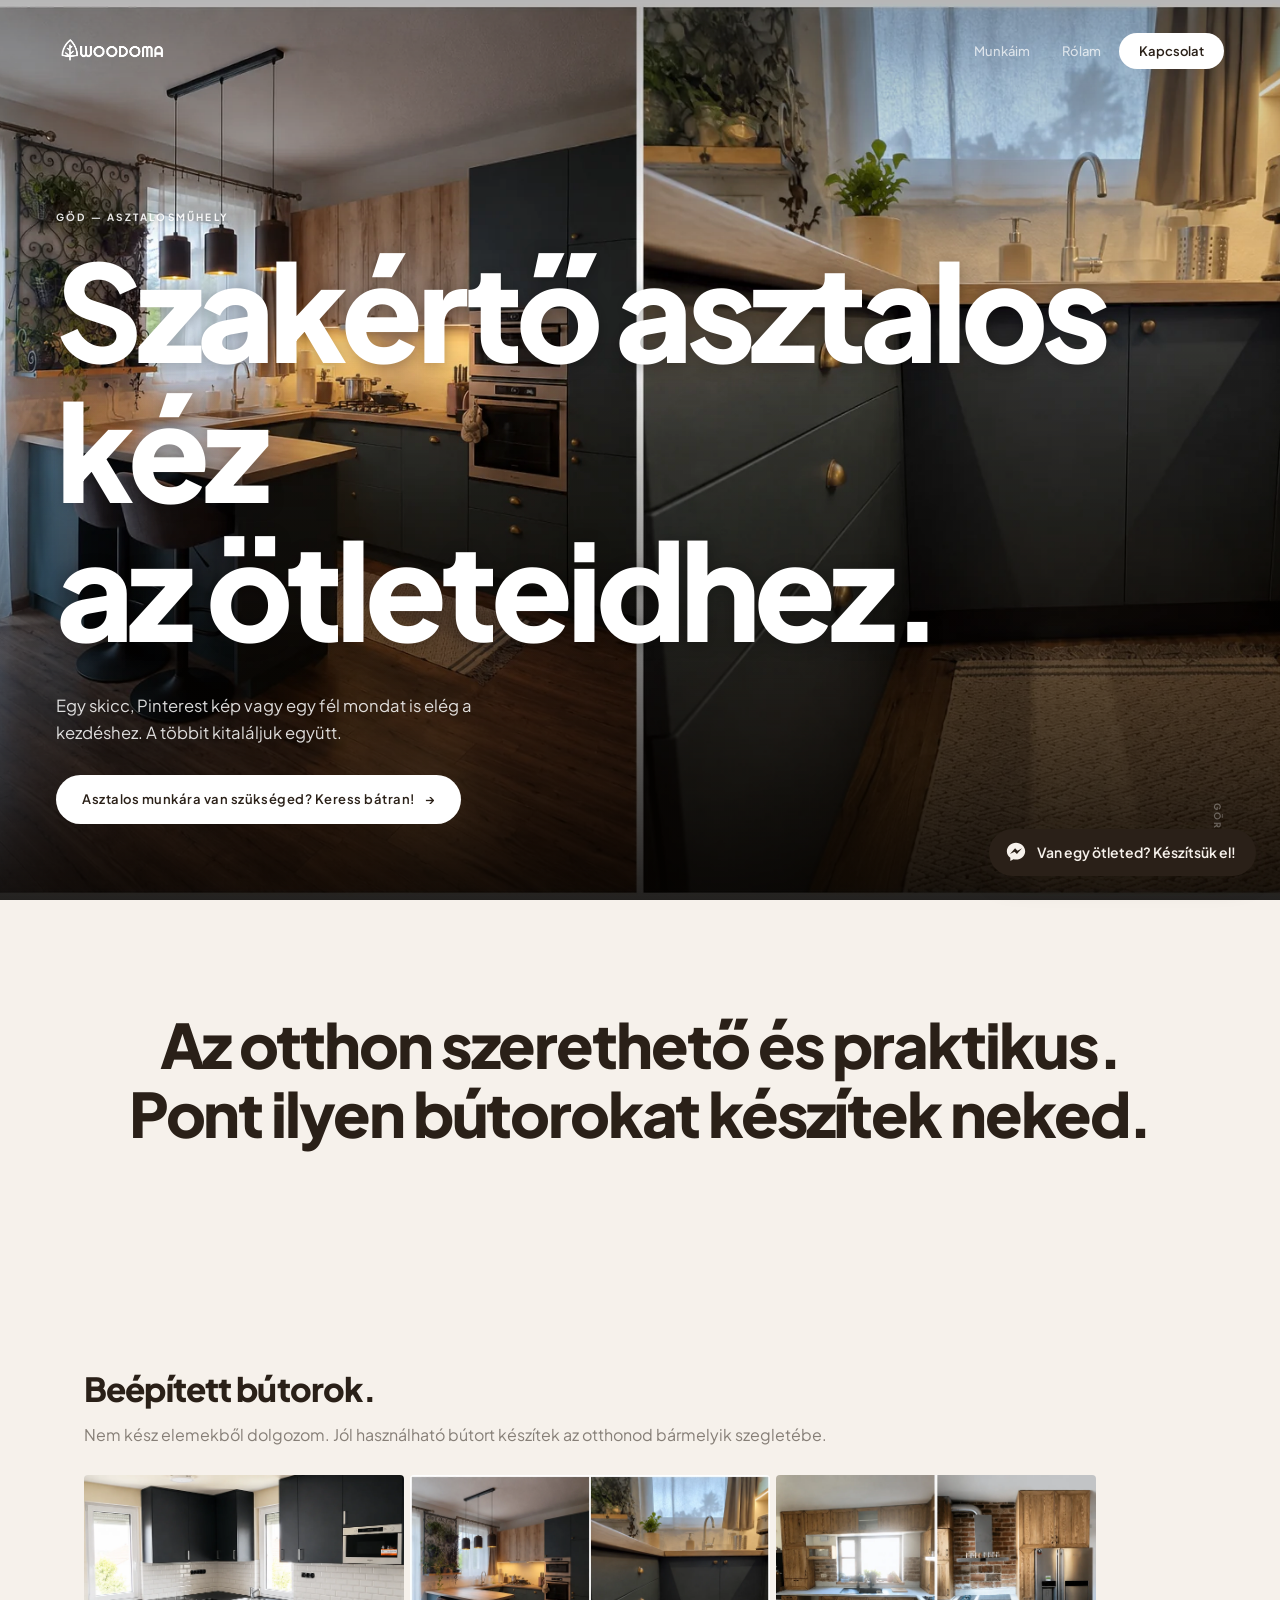
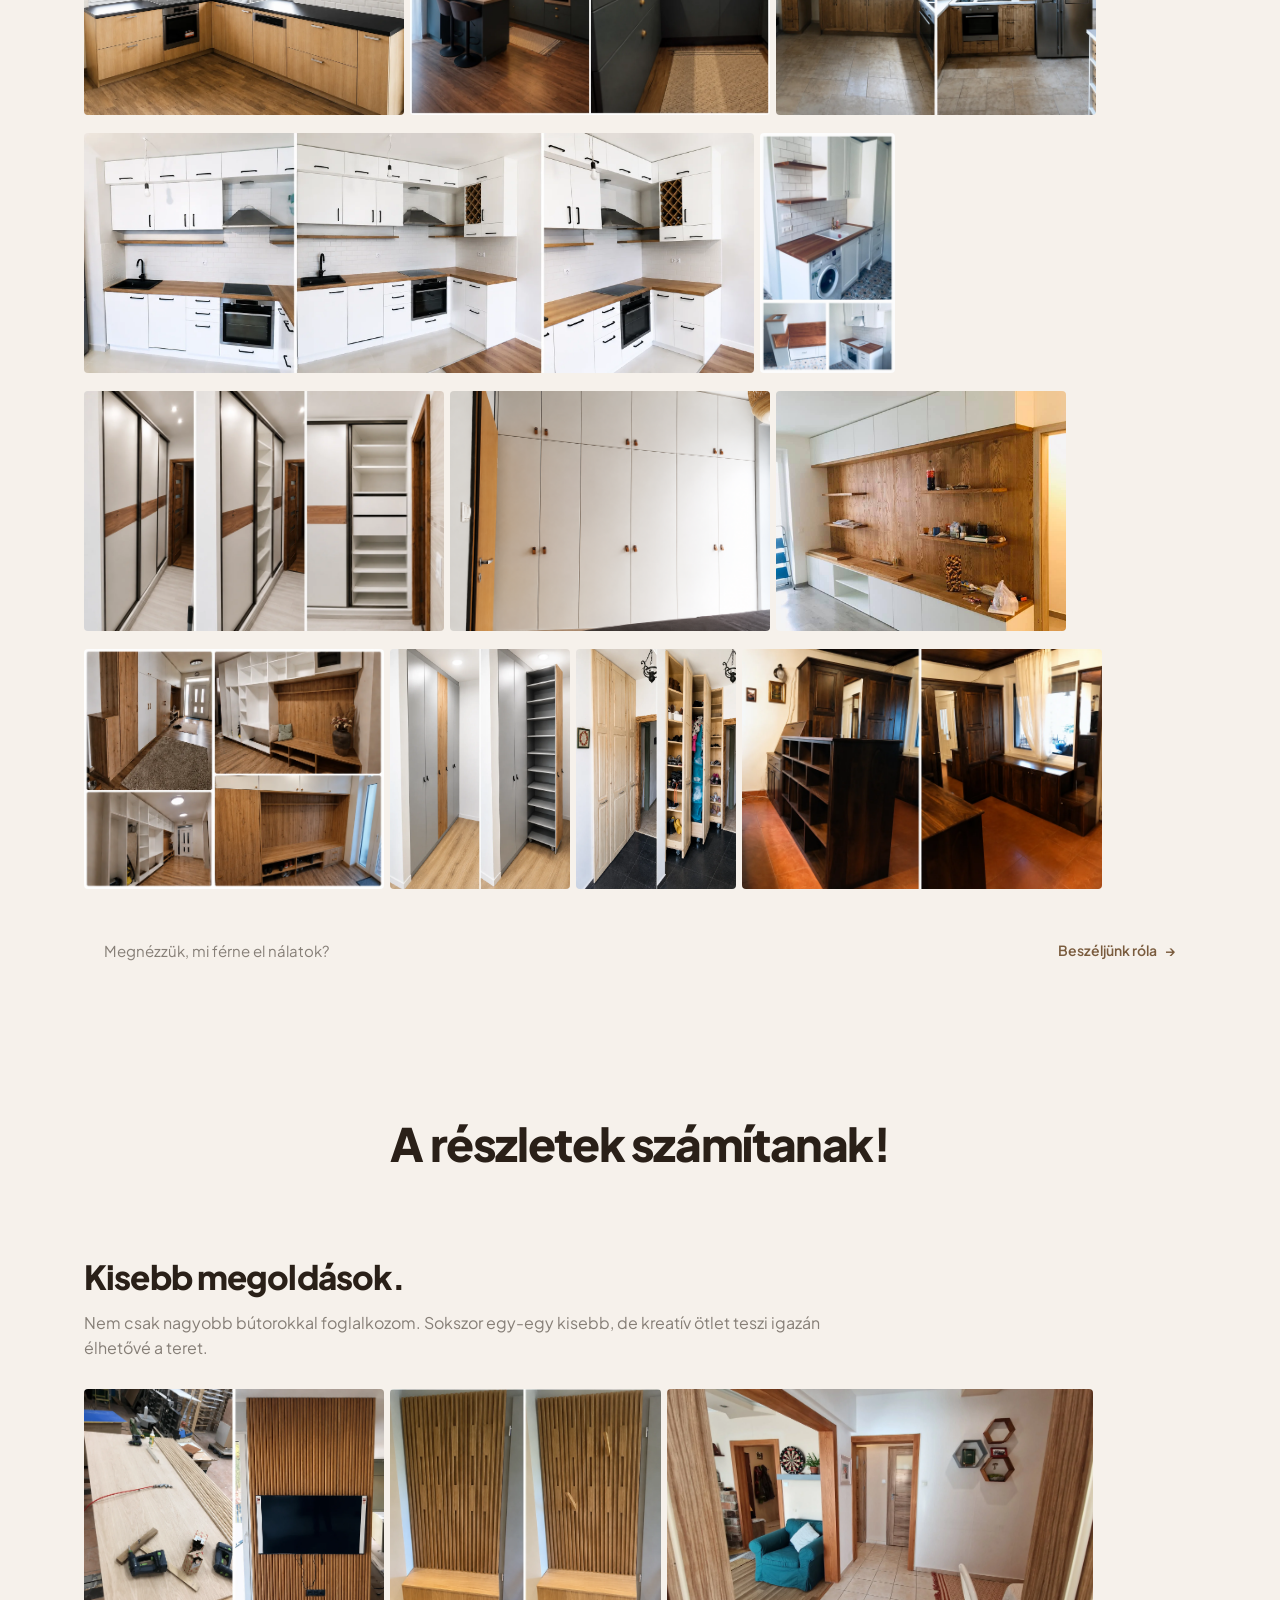
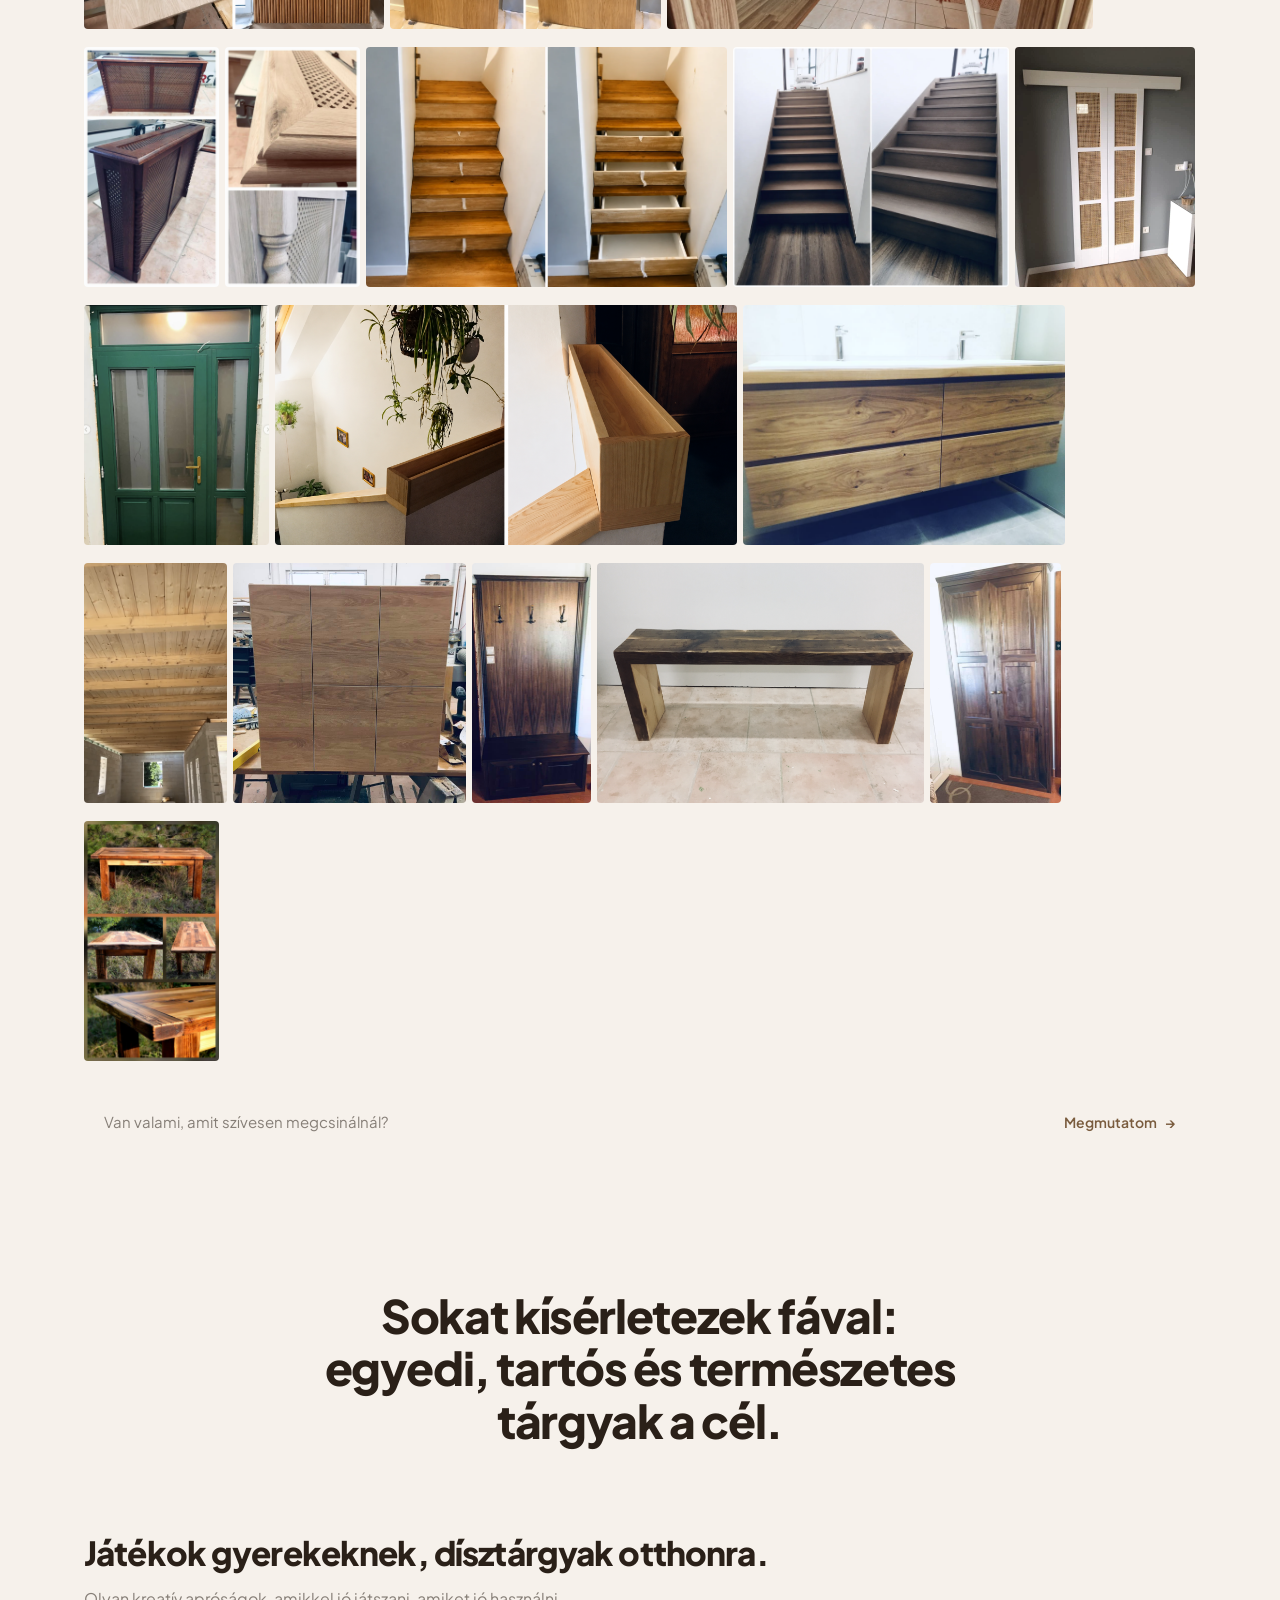
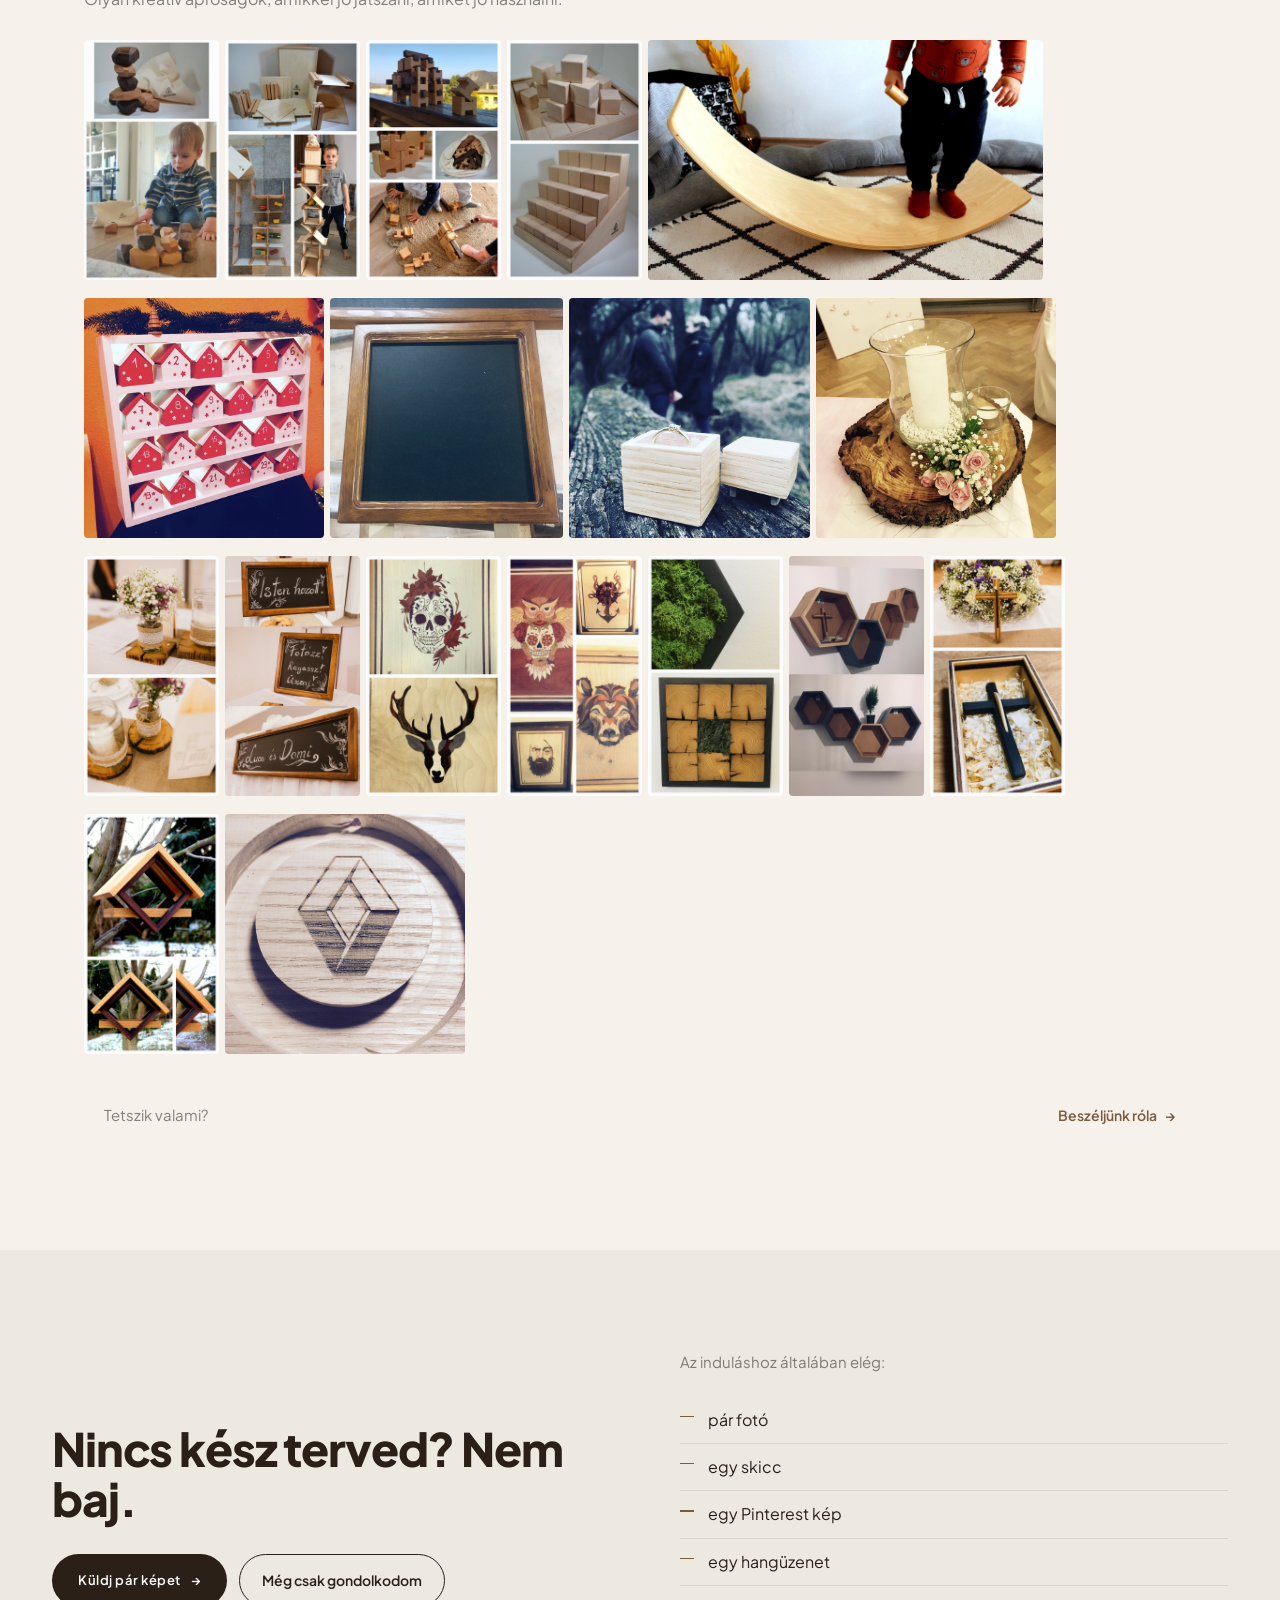
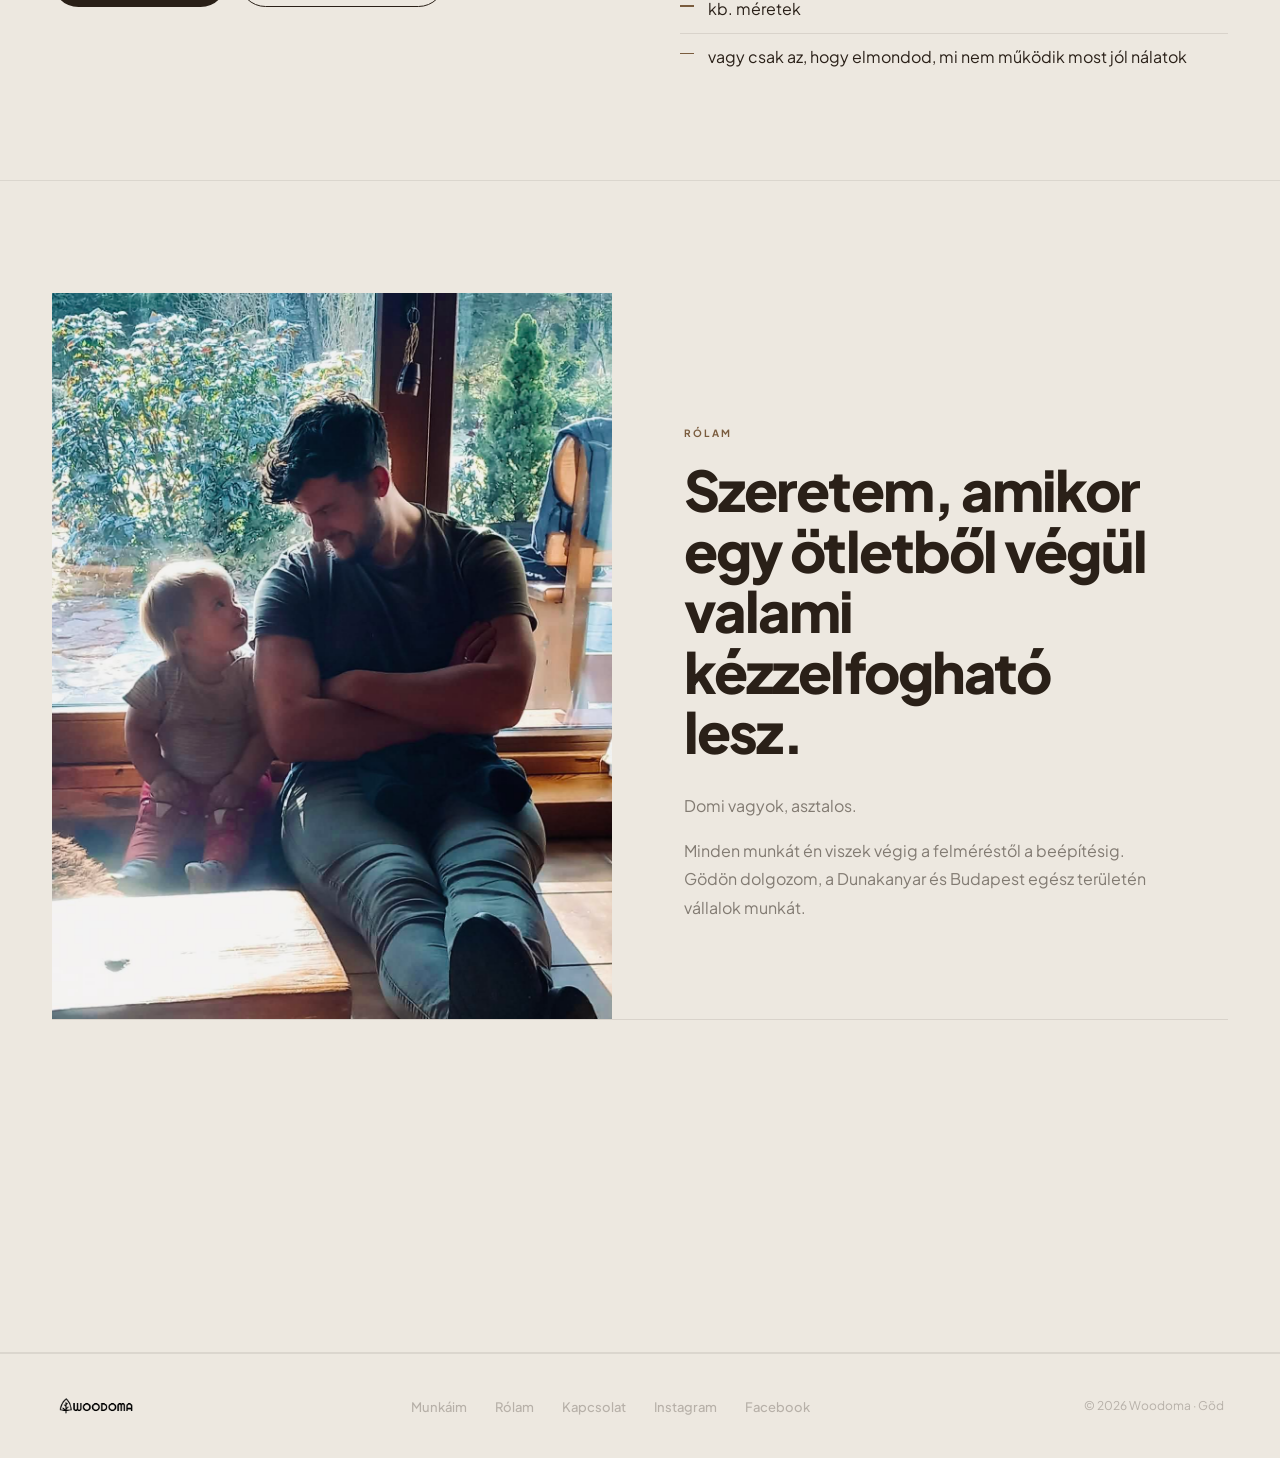
==== commit 1d8c7f8d: "Trust block: felirat törölve, szövegek frissítve" ====
--- a/index.html
+++ b/index.html
@@ -511,11 +511,10 @@
 <!-- TRUST BLOCK — Mi segít az indulásban? -->
 <div class="trust-block">
   <div>
-    <span class="sec-label">Mi segít az indulásban</span>
-    <h2>Nem kell kész tervvel érkezned.</h2>
+    <h2>Nincs kész terved? Nem baj.</h2>
     <div class="trust-cta-row">
-      <a class="btn" data-msg="kepkuldes">Küldök pár képet<span class="btn-arrow">→</span></a>
-      <a class="btn-ghost" style="color:var(--text);border-color:var(--text);" data-msg="nemtudom">Még nem tudom pontosan</a>
+      <a class="btn" data-msg="kepkuldes">Küldj pár képet<span class="btn-arrow">→</span></a>
+      <a class="btn-ghost" style="color:var(--text);border-color:var(--text);" data-msg="nemtudom">Még csak gondolkodom</a>
     </div>
   </div>
   <div>
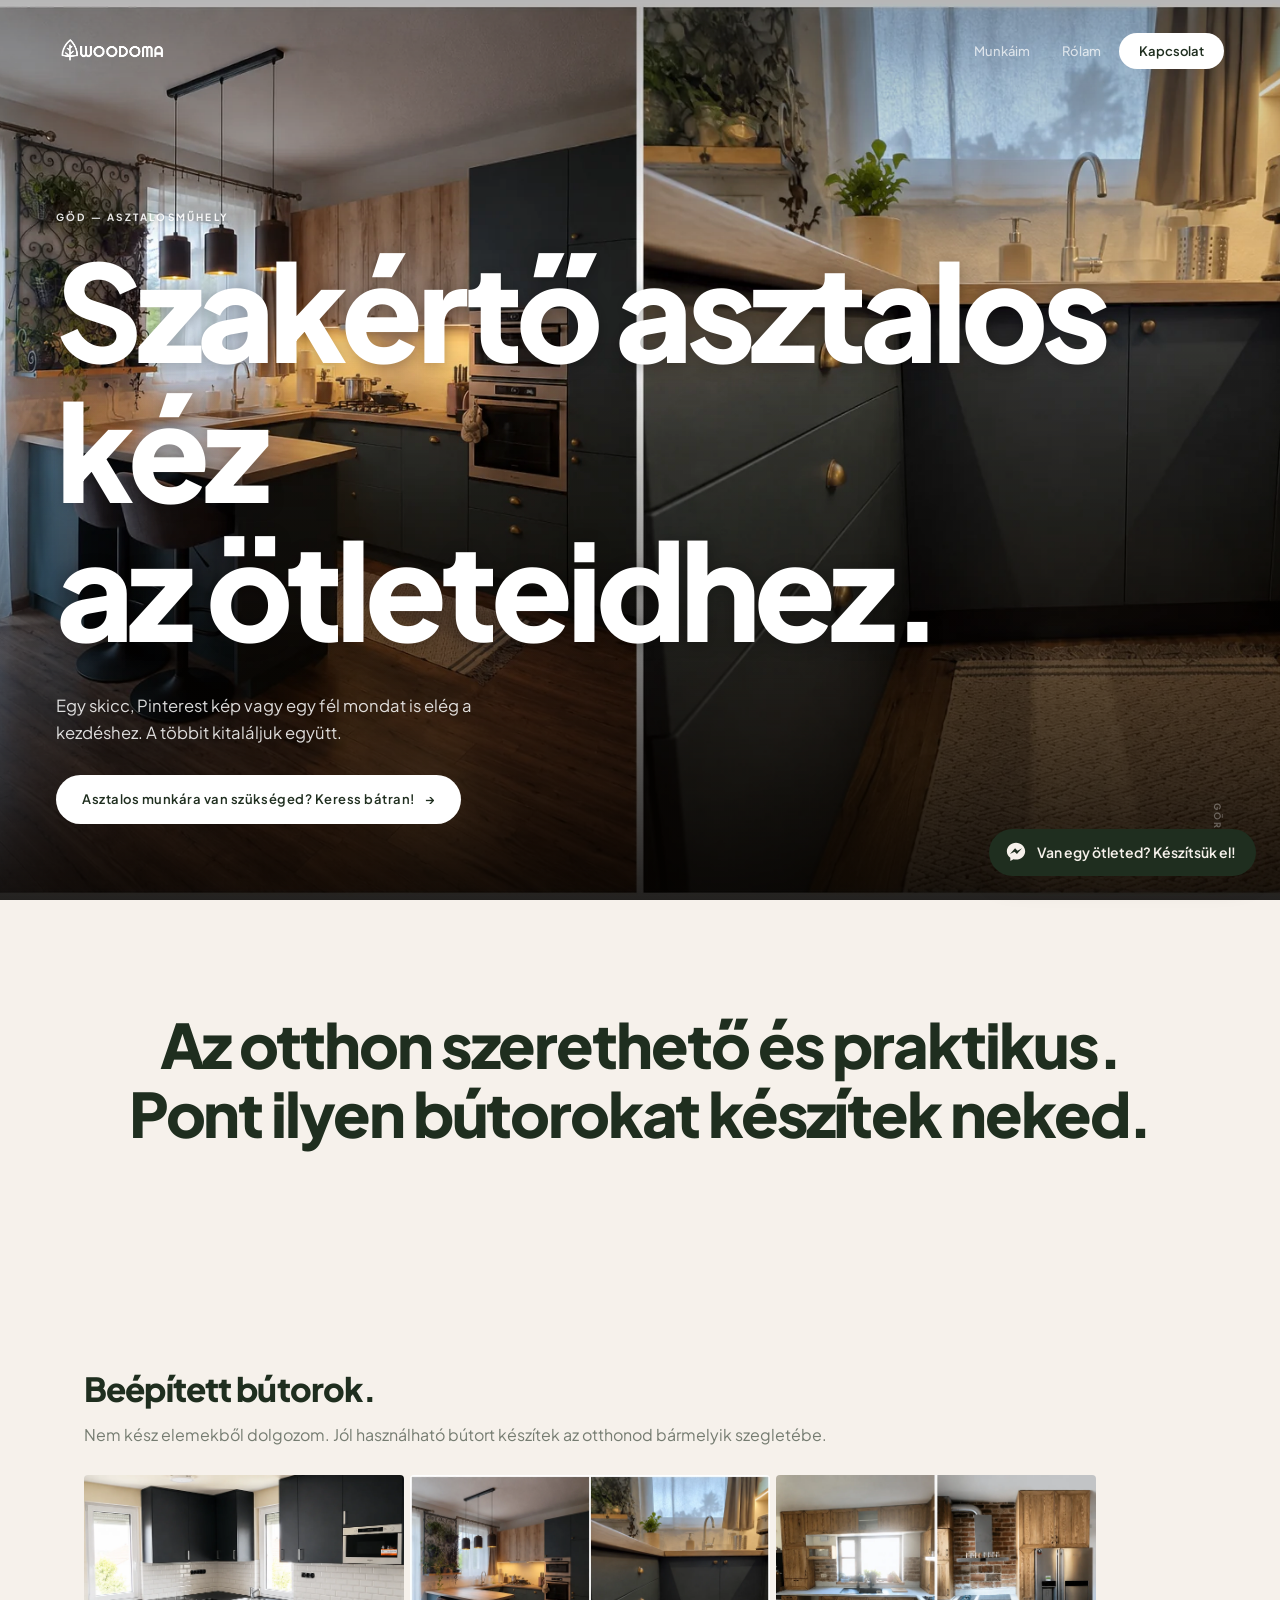
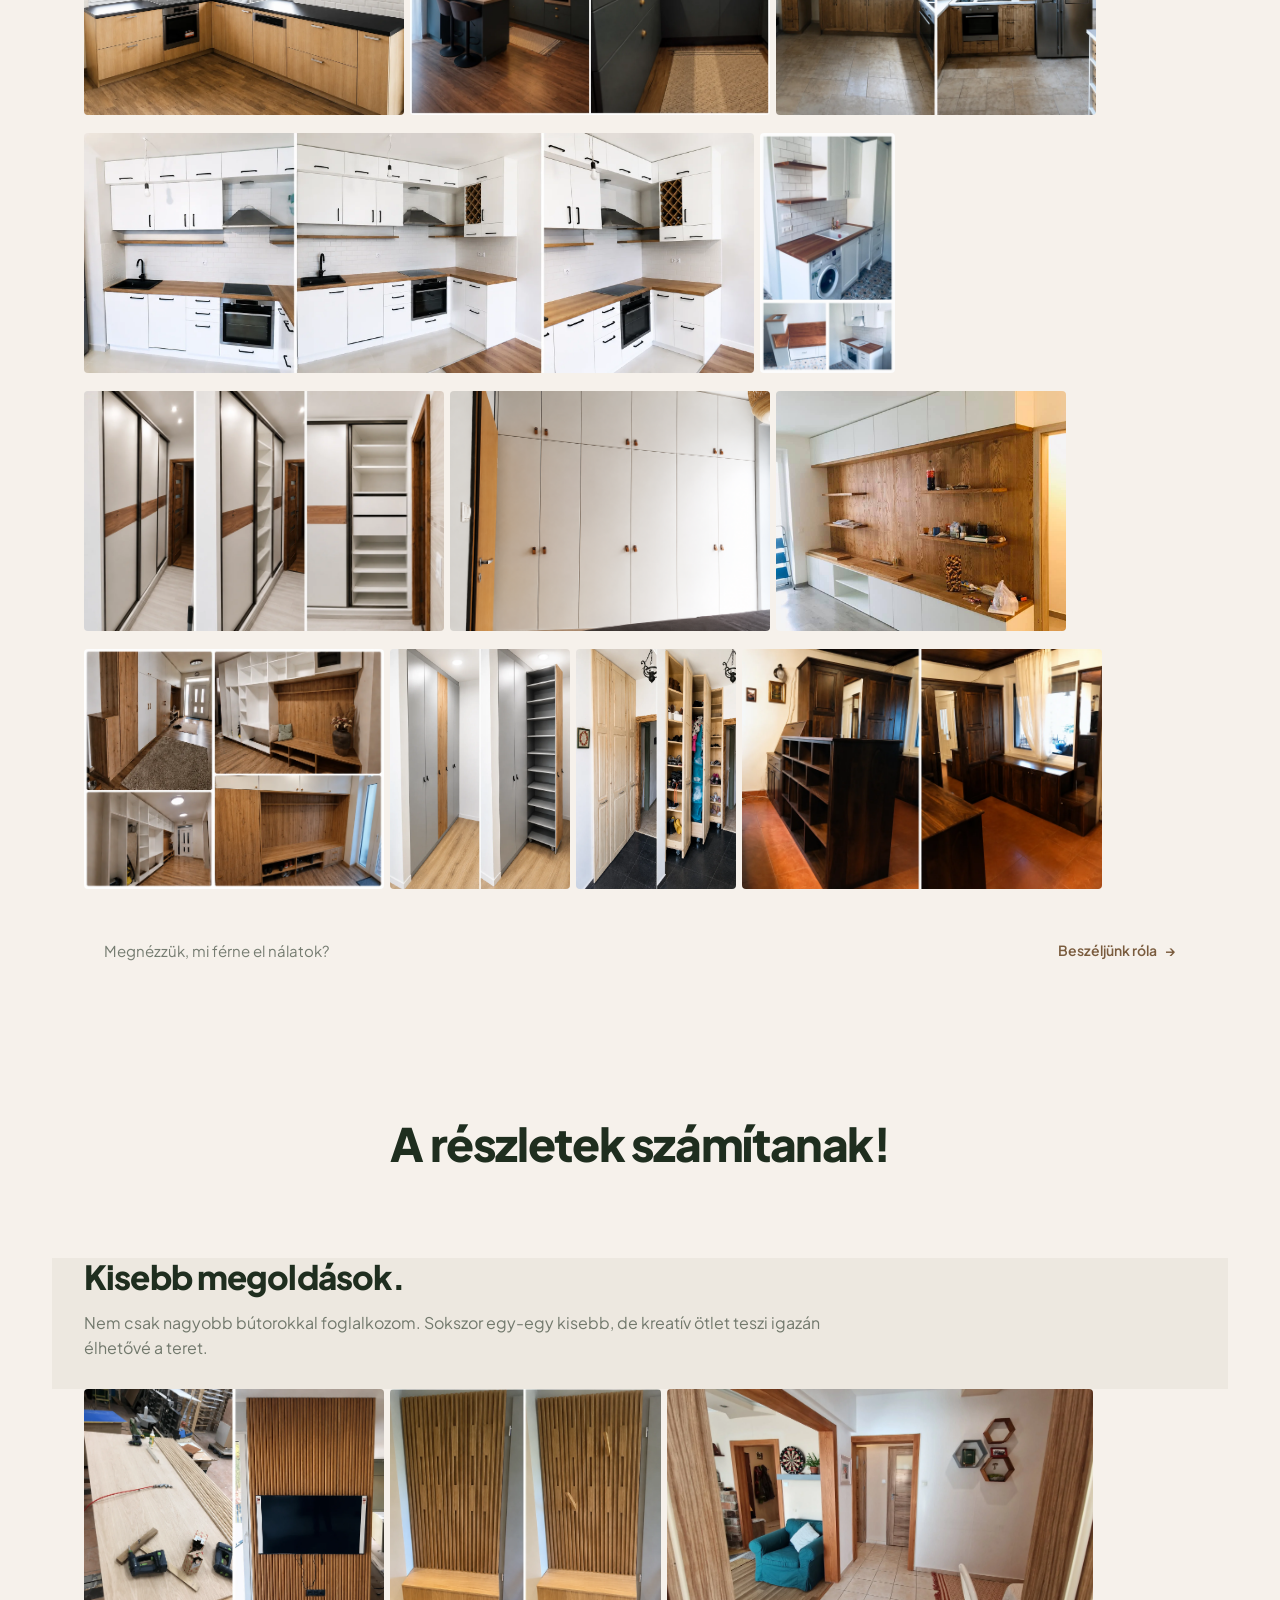
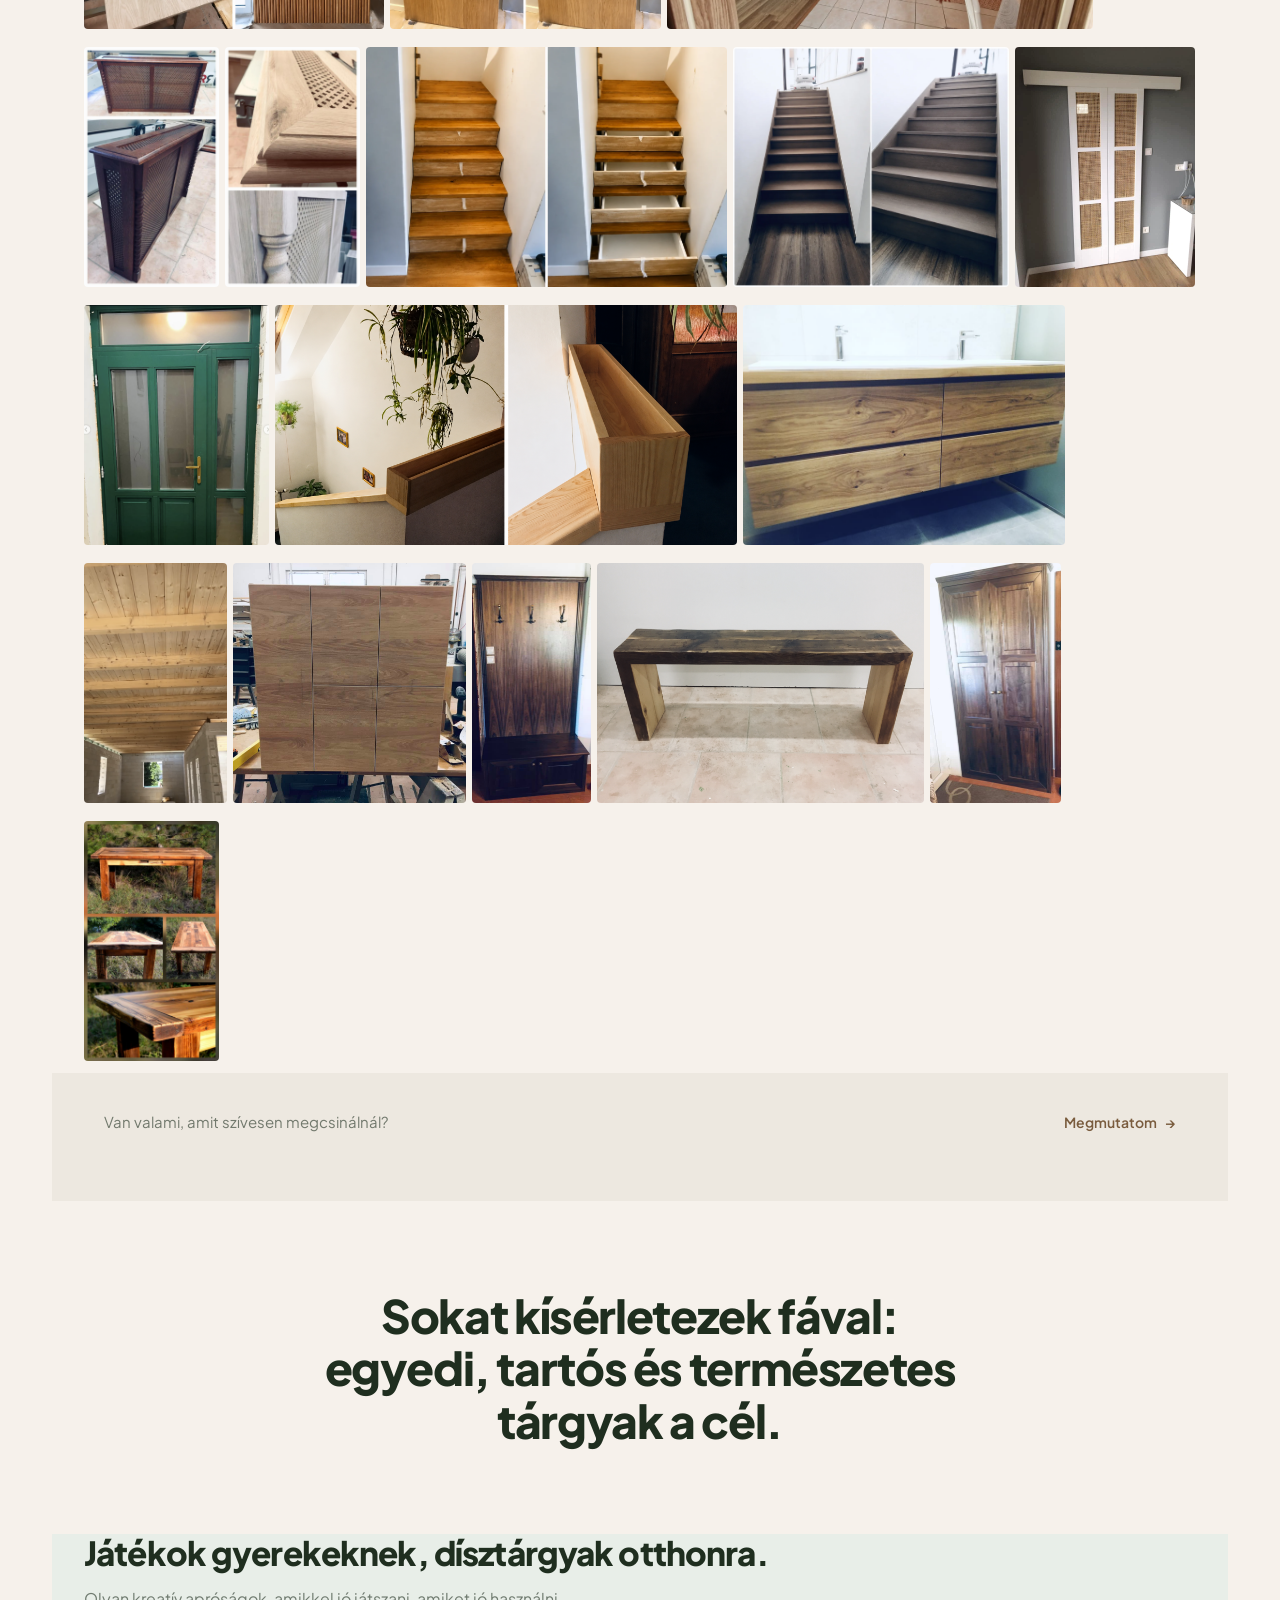
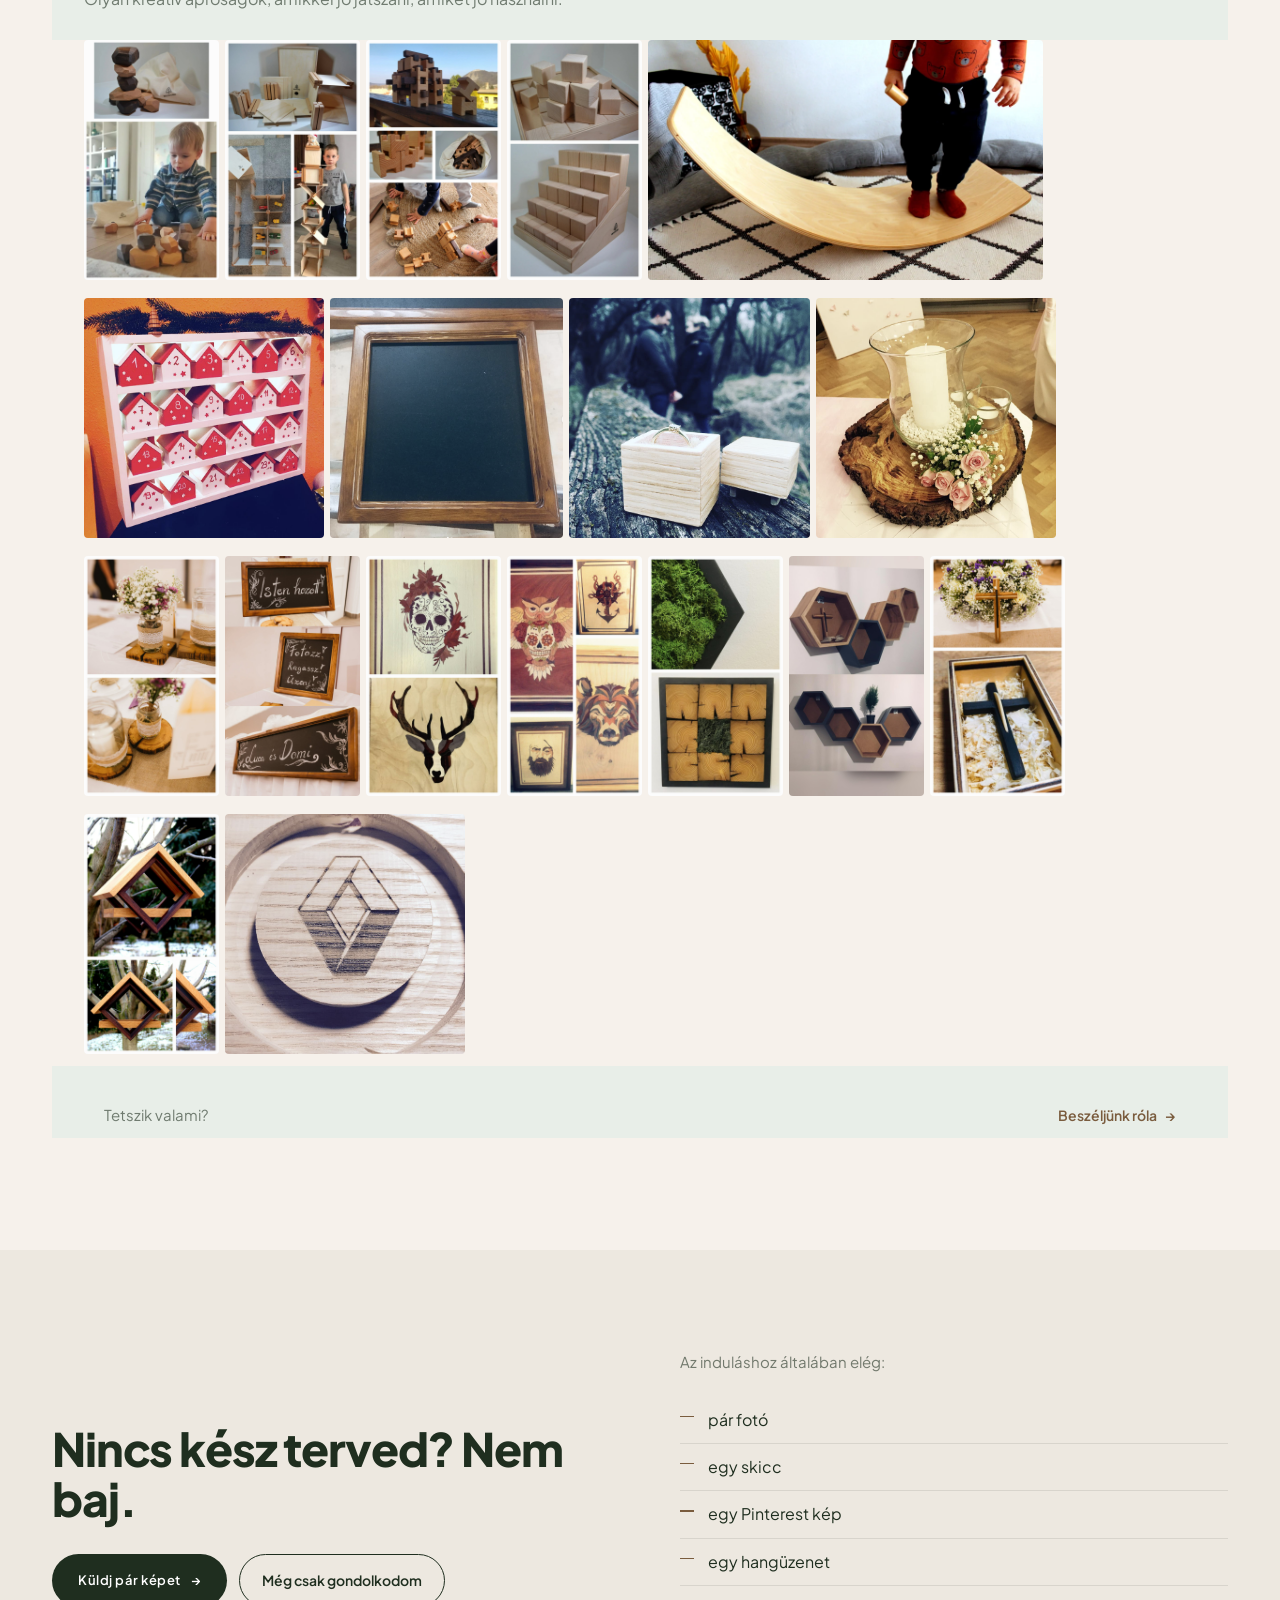
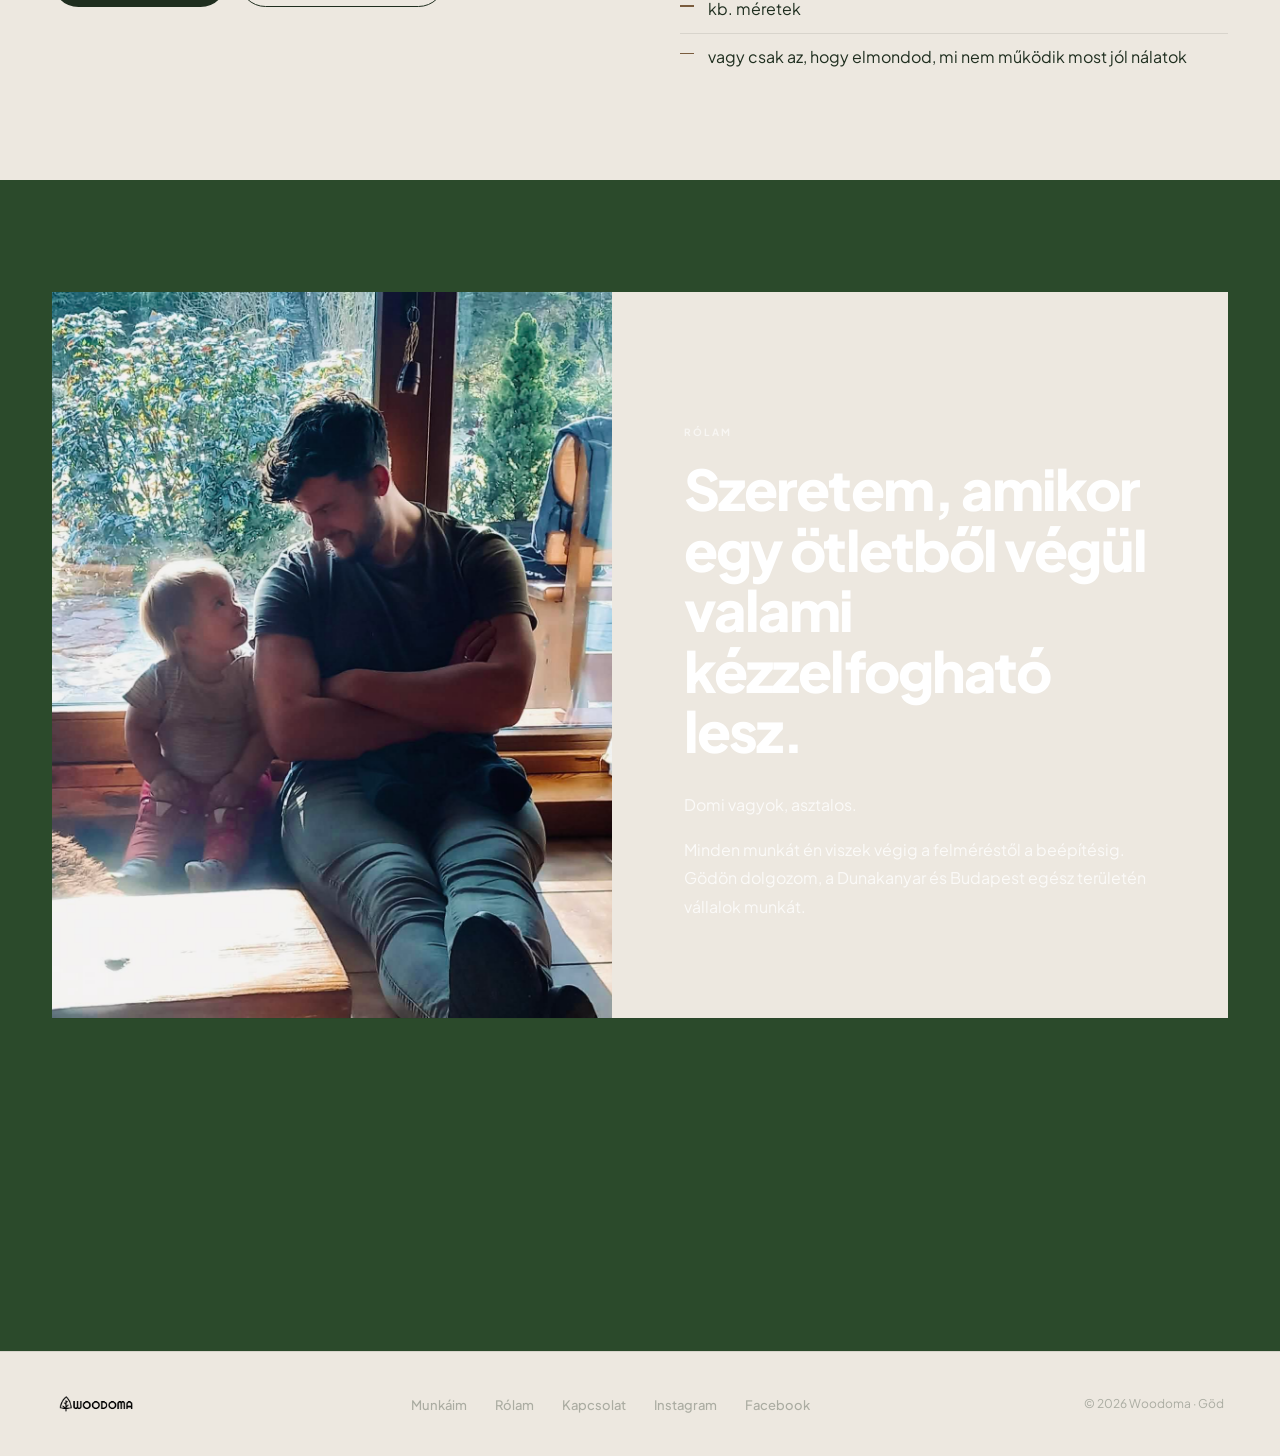
==== commit 26d771d1: "Szövegszín erdőzöldre, Rólam zöld háttér, munkáim szekció-határok - Globális szövegszín: #2A2018 → #" ====
--- a/index.html
+++ b/index.html
@@ -23,8 +23,9 @@
 /* BASE */
 :root {
   --bg: #F6F1EB; --bg2: #EDE8E0; --bg3: #E4DDD4;
-  --tx: #2A2018; --mu: rgba(42,32,24,.55); --di: rgba(42,32,24,.28);
-  --ac: #7A5C3E; --ln: rgba(42,32,24,.09);
+  --tx: #1F2E1F; --mu: rgba(31,46,31,.6); --di: rgba(31,46,31,.32);
+  --ac: #7A5C3E; --ln: rgba(31,46,31,.1);
+  --rolam-bg: #2B4A2B; --world2-bg: #EDE8E0; --world3-bg: #E8EEE8;
 }
 *, *::before, *::after { box-sizing: border-box; margin: 0; padding: 0; }
 html { scroll-behavior: smooth; }
@@ -156,21 +157,27 @@
 
 /* RÓLAM SECTION */
 .rolam {
-  background: var(--bg2);
-  border-top: 1px solid var(--ln);
-  border-bottom: 1px solid var(--ln);
+  background: var(--rolam-bg);
+  border-top: none;
+  border-bottom: none;
 }
 .rolam-split {
   display: grid; grid-template-columns: 1fr 1.1fr;
   min-height: 640px;
 }
-.rolam-img-col { overflow: hidden; background: var(--bg3); }
+.rolam-img-col { overflow: hidden; background: #1F3A1F; }
 .rolam-img { width: 100%; height: 100%; min-height: 520px; display: block; object-fit: cover; object-position: center top; }
 .rolam-text-col { padding: 132px 72px 96px; display: flex; flex-direction: column; justify-content: center; }
-.rolam-eyebrow { font-size: 10px; font-weight: 700; letter-spacing: .22em; text-transform: uppercase; color: var(--ac); margin-bottom: 18px; }
-.rolam-h { font-size: clamp(34px, 4.4vw, 56px); font-weight: 800; line-height: 1.08; letter-spacing: -.034em; margin-bottom: 30px; }
-.rolam-p { font-size: 16px; color: var(--mu); line-height: 1.8; }
+.rolam-eyebrow { font-size: 10px; font-weight: 700; letter-spacing: .22em; text-transform: uppercase; color: rgba(255,255,255,.6); margin-bottom: 18px; }
+.rolam-h { font-size: clamp(34px, 4.4vw, 56px); font-weight: 800; line-height: 1.08; letter-spacing: -.034em; margin-bottom: 30px; color: #fff; }
+.rolam-p { font-size: 16px; color: rgba(255,255,255,.78); line-height: 1.8; }
 .rolam-p + .rolam-p { margin-top: 16px; }
+
+/* MUNKÁIM — szekció-határok */
+#munkak > .world:nth-child(3) { background: var(--world2-bg); }
+#munkak > .world:nth-child(3) .sec-foot { background: var(--world2-bg); }
+#munkak > .world:nth-child(5) { background: var(--world3-bg); }
+#munkak > .world:nth-child(5) .sec-foot { background: var(--world3-bg); }
 
 /* VALUES */
 .values { padding: 96px 56px 112px; }
@@ -321,7 +328,11 @@
   .logo-img { height: 44px; }
   nav.scrolled .logo-img { height: 36px; }
 
-  .hero-text { left: 22px; bottom: 56px; }
+  .hero { height: 100vh; height: 100svh; }
+  .hero-img { object-position: left center; }
+  .hero-text { left: 22px; right: 22px; bottom: 56px; }
+  .hero-h1 { font-size: clamp(40px, 10.5vw, 68px); }
+  .hero-lead { font-size: 14px; }
   .hero-scroll { right: 22px; }
 
   .open-stmt { padding: 72px 22px; }
@@ -352,11 +363,28 @@
   .lb-img { max-height: 62vh; }
 }
 @media (max-width: 560px) {
-  .gallery .t { height: 150px; }
+  /* Hero */
+  .hero-h1 { font-size: clamp(34px, 9.5vw, 52px); line-height: 1.06; }
+  .hero-cta-row { flex-direction: column; align-items: flex-start; gap: 10px; }
+  .btn { font-size: 12px; padding: 12px 20px; }
+
+  /* Galéria: 2 oszlop, object-fit */
+  .gallery { padding: 0 14px; gap: 4px; }
+  .gallery .t { height: 160px; flex: 0 0 calc(50% - 2px); }
+  .gallery .t img { width: 100%; height: 100%; object-fit: cover; object-position: center; }
+
+  /* Értékek */
   .values-grid { grid-template-columns: 1fr; }
   .val { border-right: none; border-bottom: 1px solid var(--ln); padding: 28px 0; }
   .val:last-child { border-bottom: none; }
   .footer-nav { display: none; }
+
+  /* Trust block */
+  .trust-cta-row { flex-direction: column; align-items: flex-start; }
+
+  /* Lightbox */
+  .lb-header { max-width: calc(100vw - 90px); }
+  .lb-chip { font-size: 10px; padding: 5px 10px; }
 }
 
 </style>
--- a/woodoma.css
+++ b/woodoma.css
@@ -4,13 +4,13 @@
   --bg:          #F6F1EB;
   --bg-2:        #EDE8E0;
   --bg-3:        #E4DDD4;
-  --text:        #2A2018;
-  --muted:       rgba(42,32,24,.55);
-  --dim:         rgba(42,32,24,.28);
+  --text:        #1F2E1F;
+  --muted:       rgba(31,46,31,.6);
+  --dim:         rgba(31,46,31,.32);
   --accent:      #7A5C3E;
   --accent-soft: rgba(122,92,62,.1);
   --green:       #697A65;
-  --line:        rgba(42,32,24,.1);
+  --line:        rgba(31,46,31,.1);
   --hf: 'Plus Jakarta Sans', sans-serif;
   --bf: 'Plus Jakarta Sans', sans-serif;
   --r: 14px;
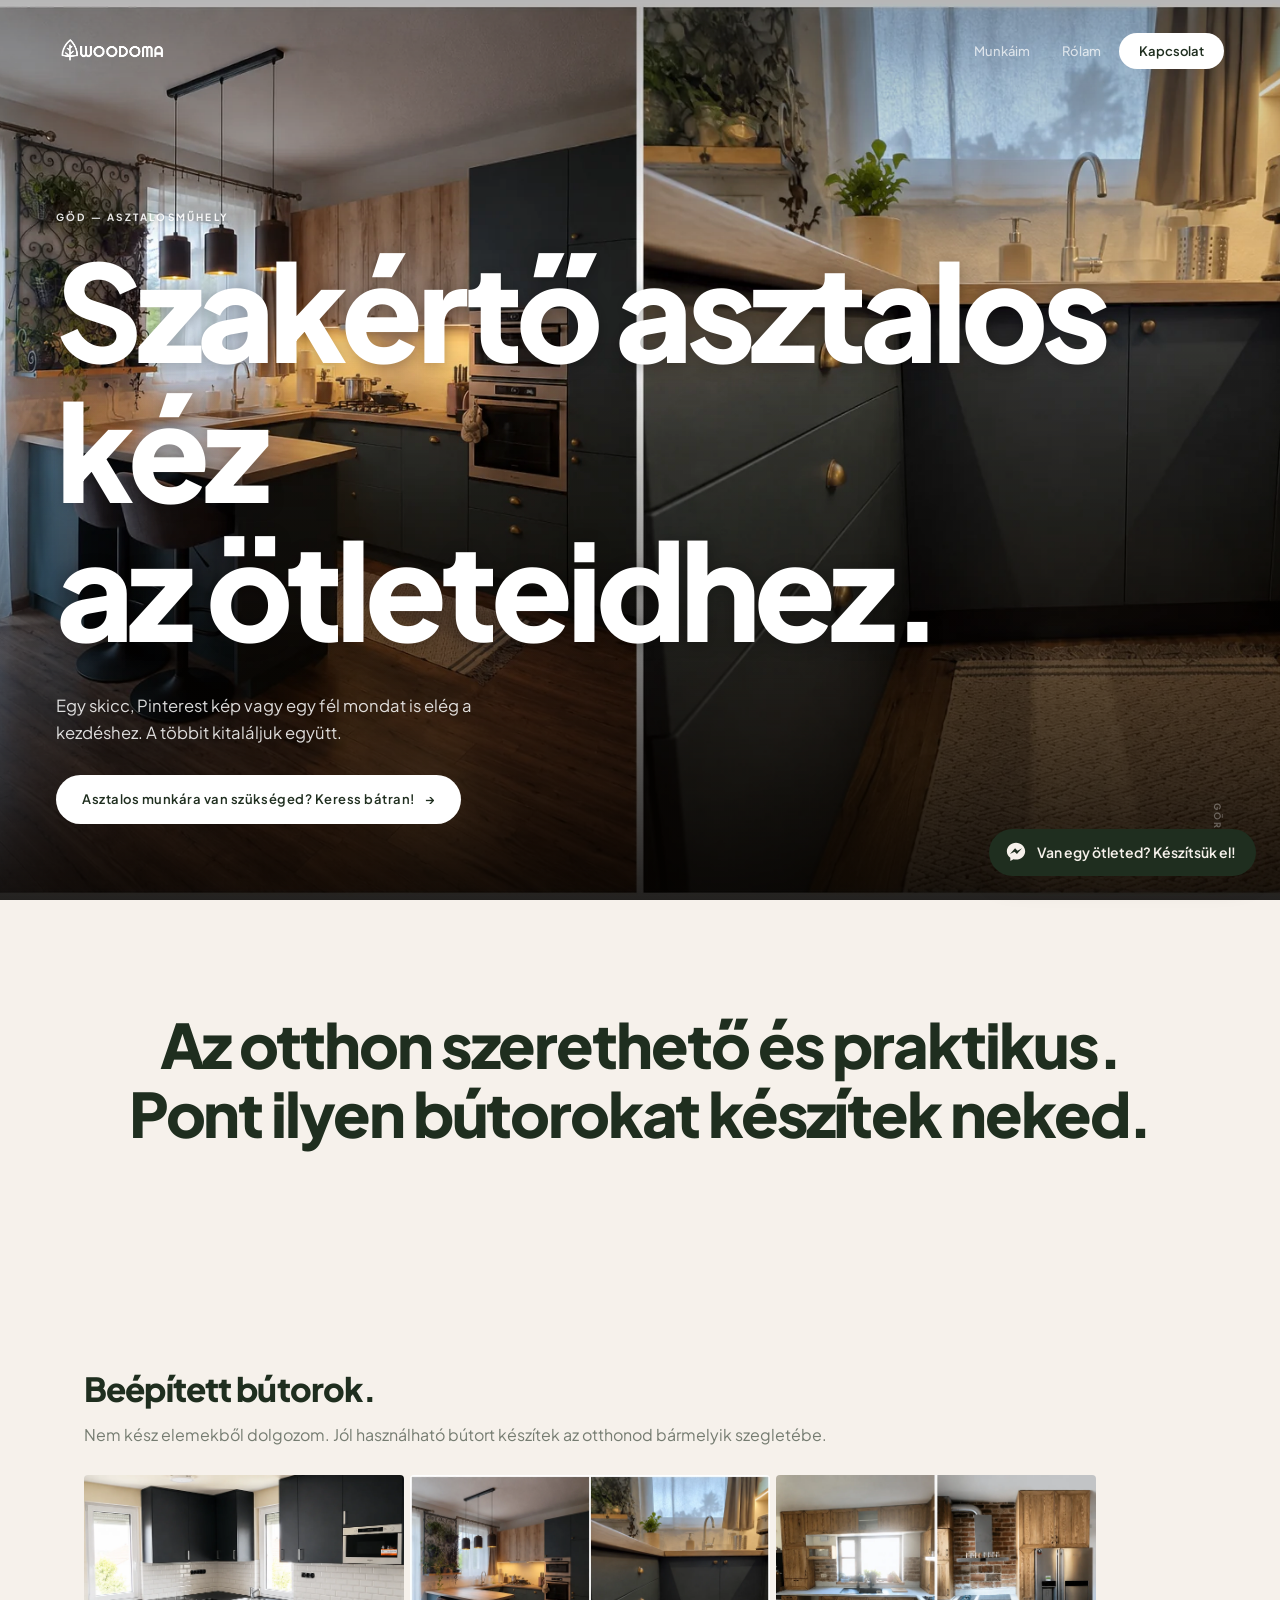
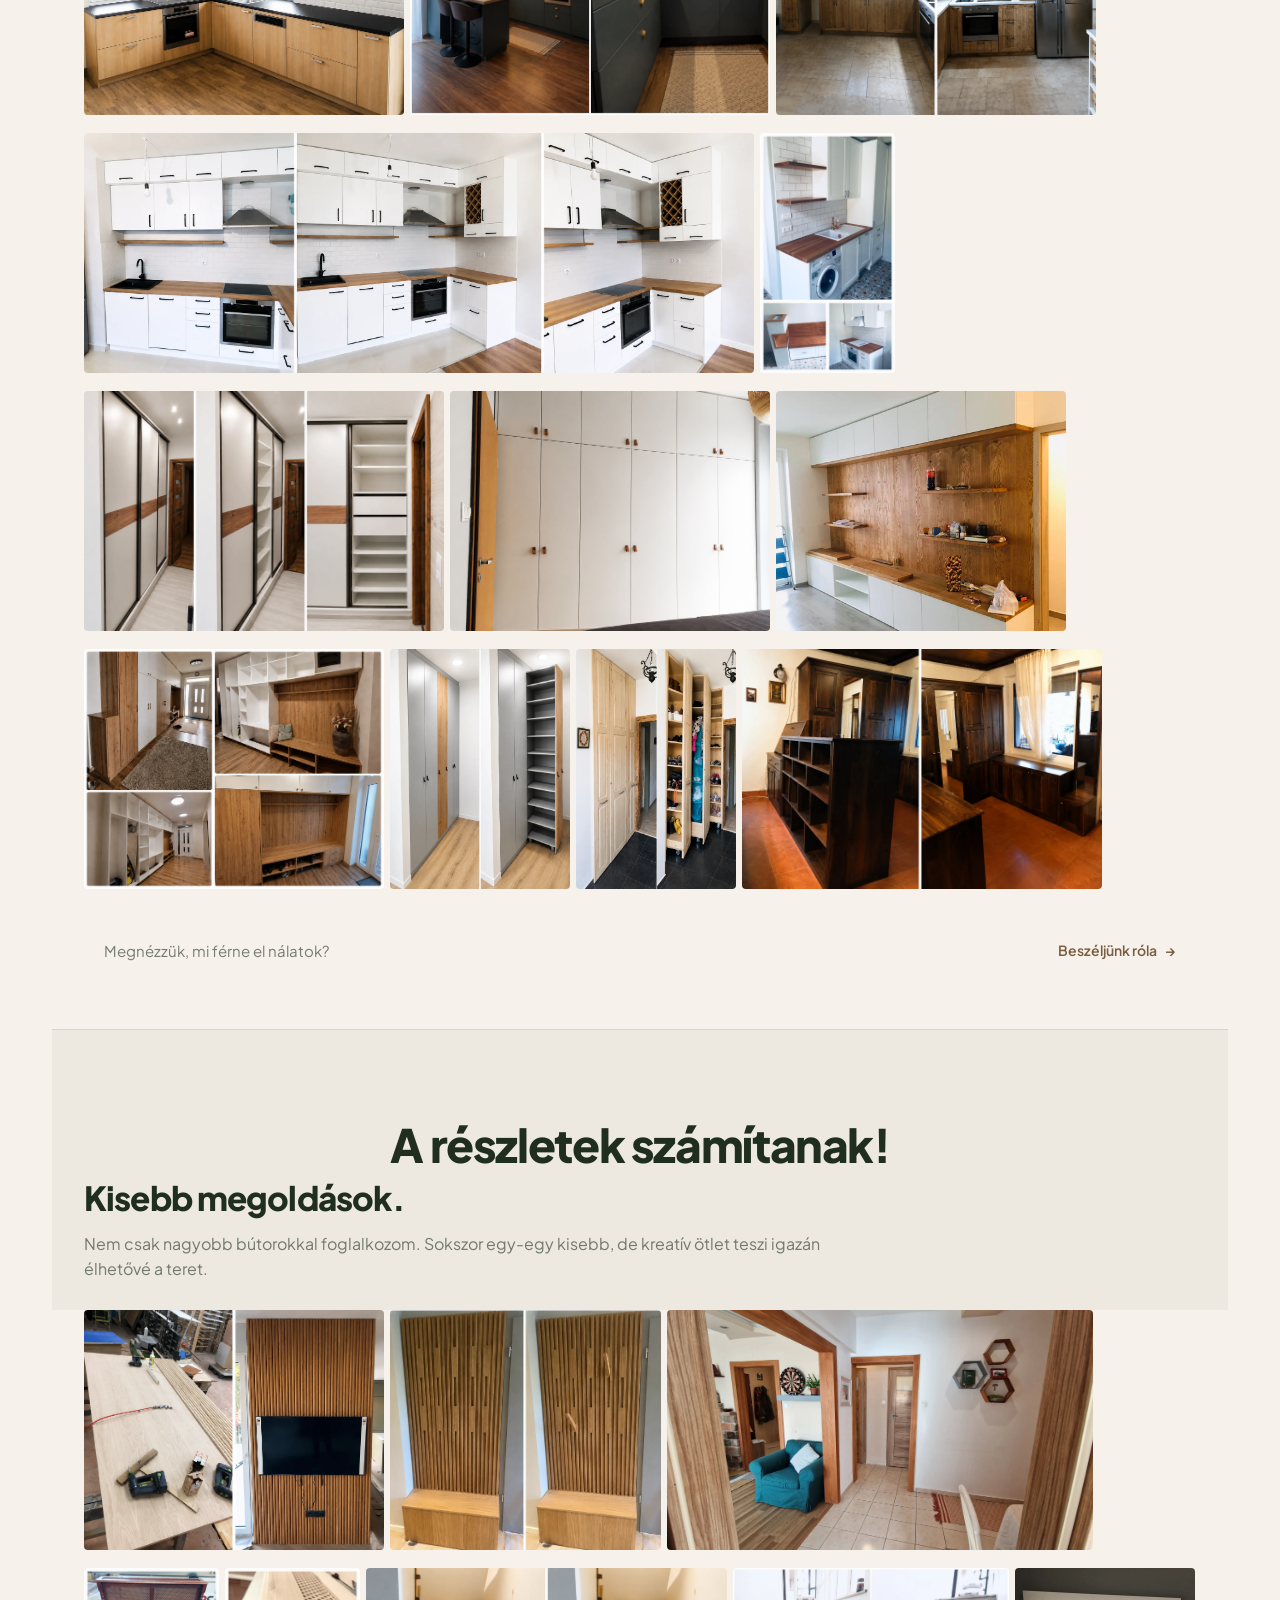
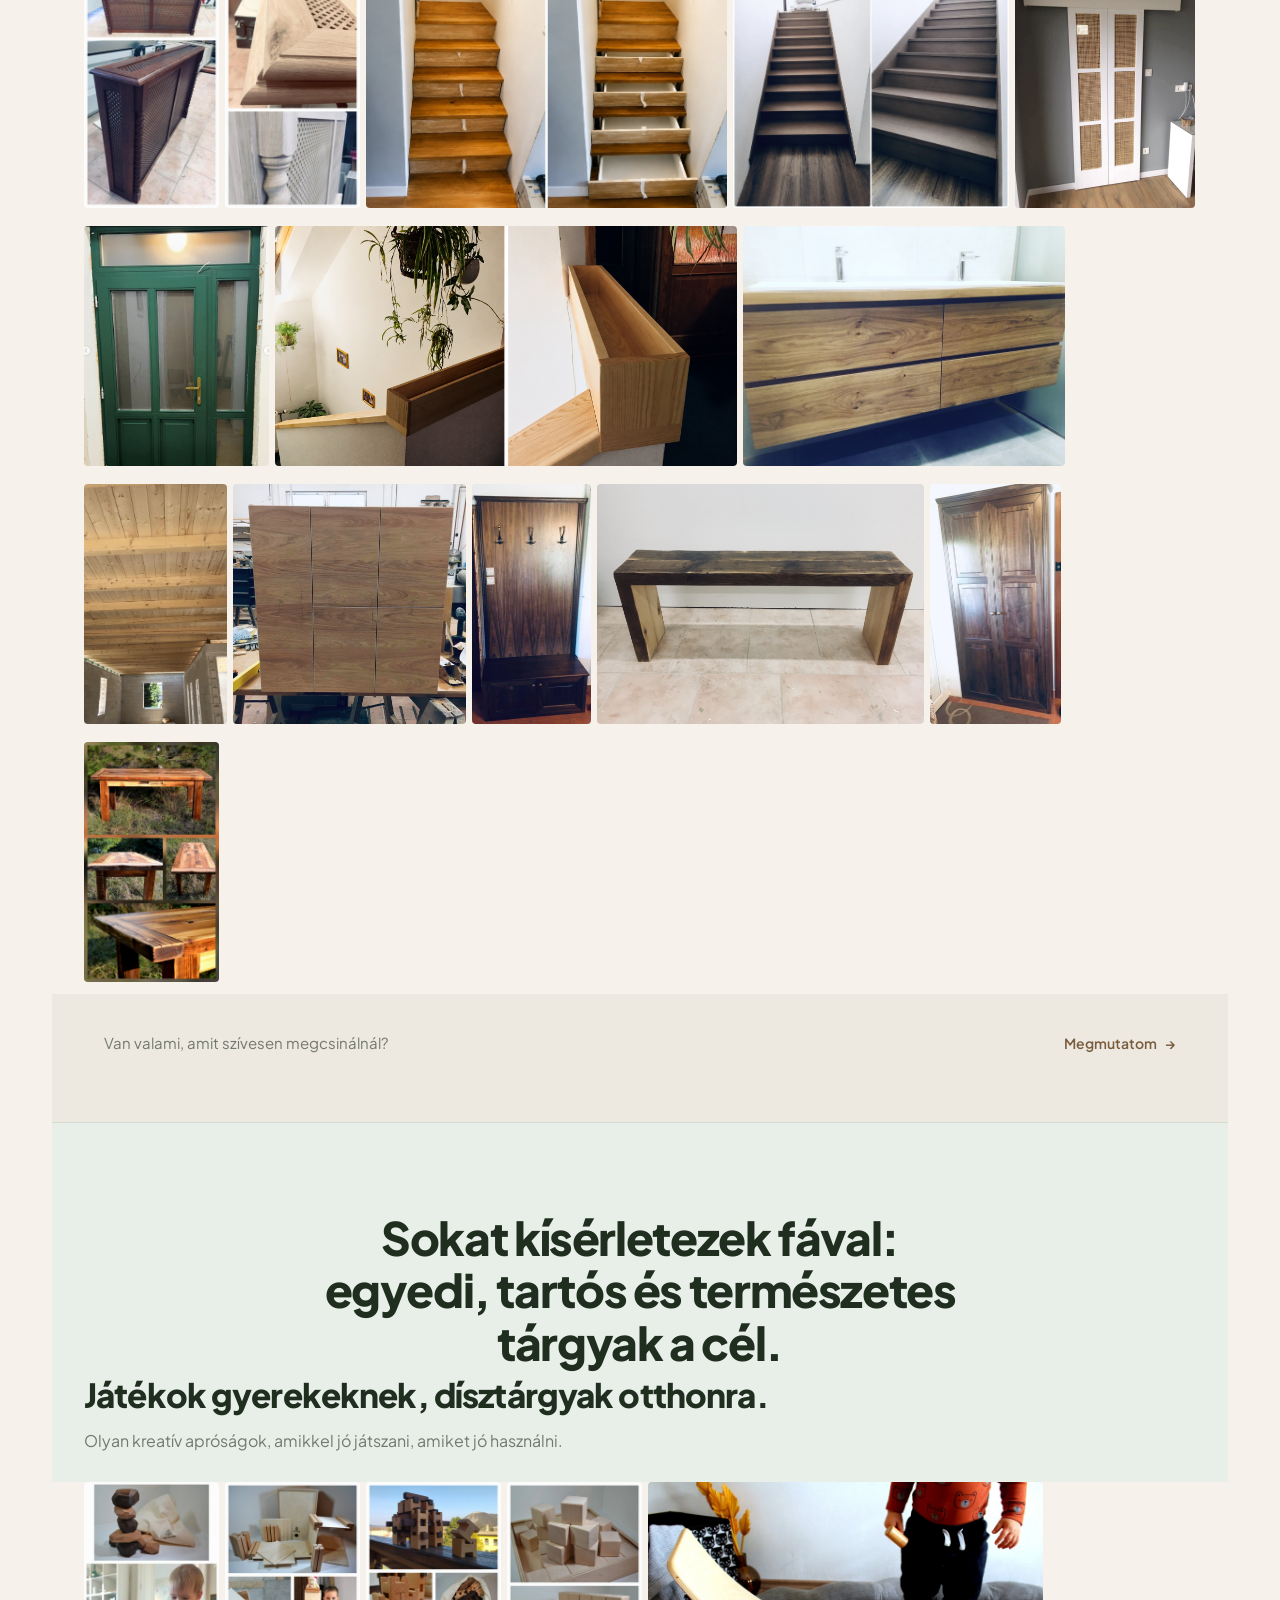
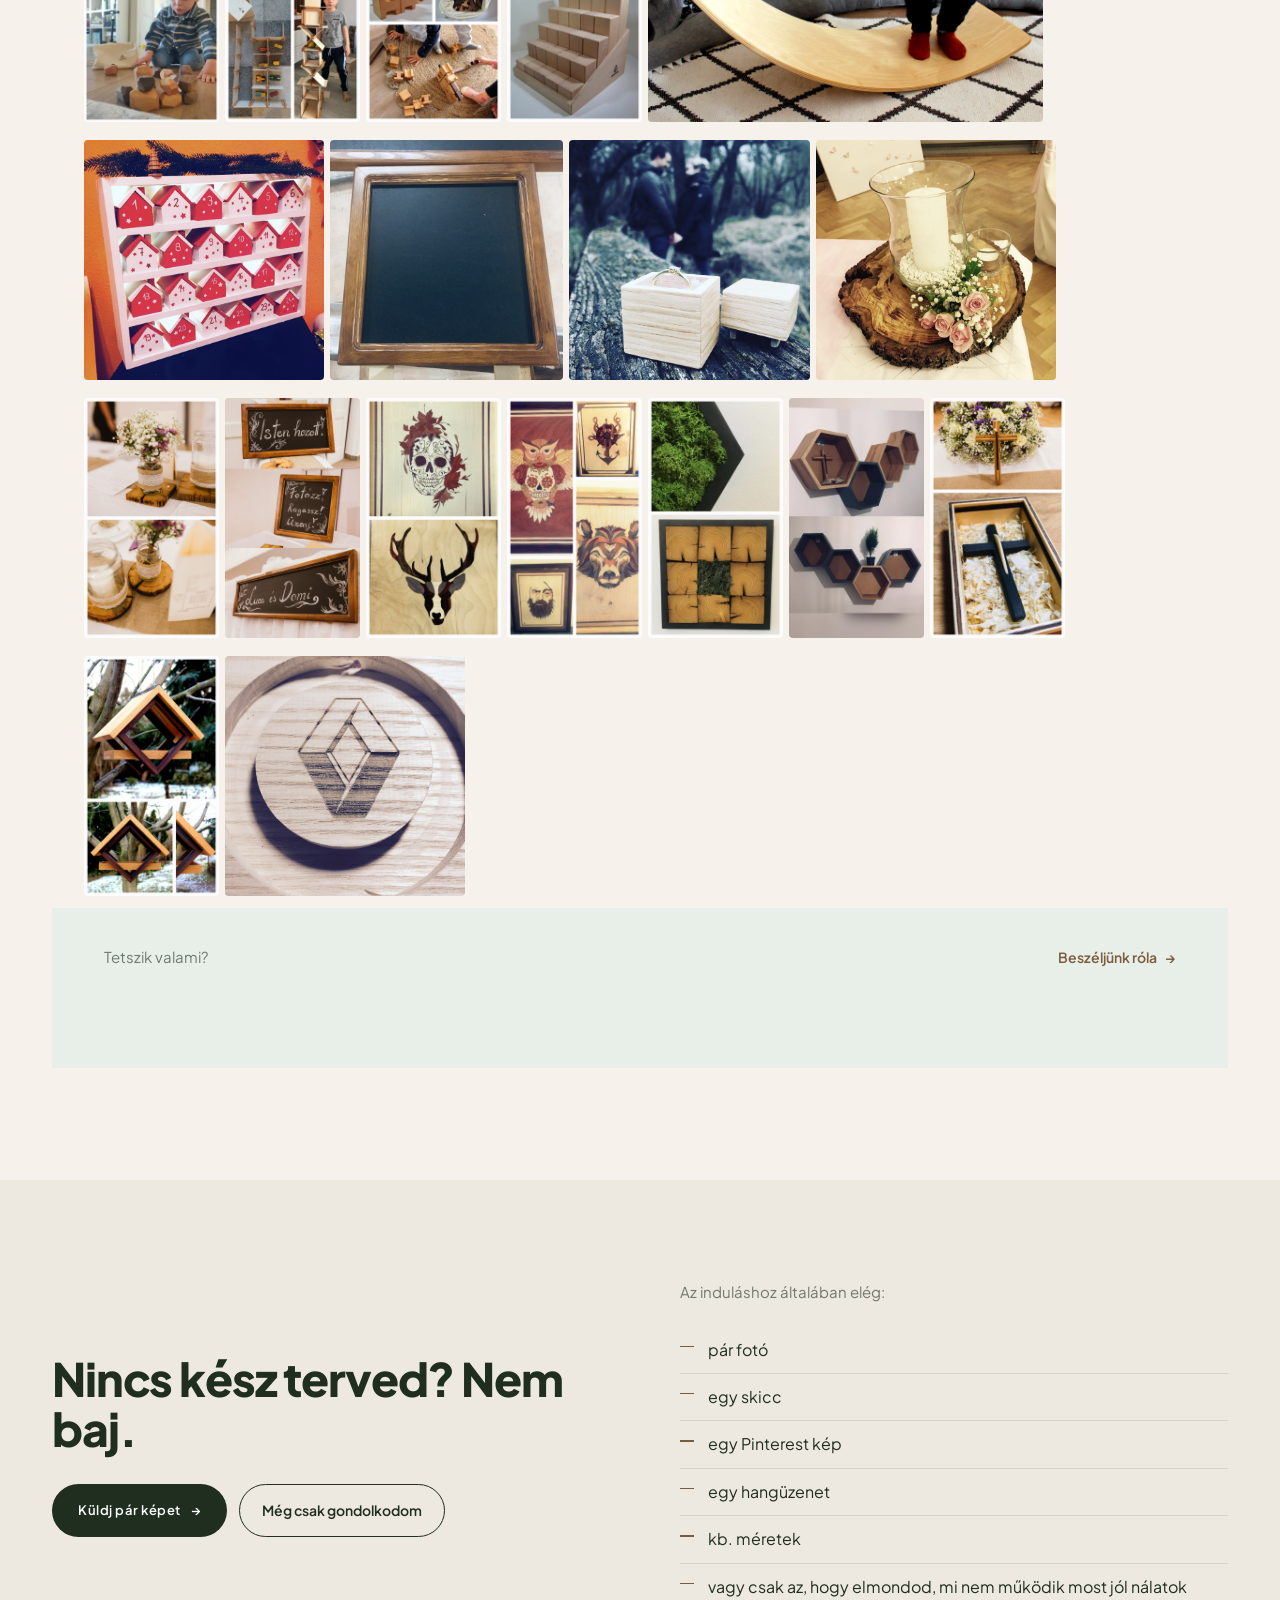
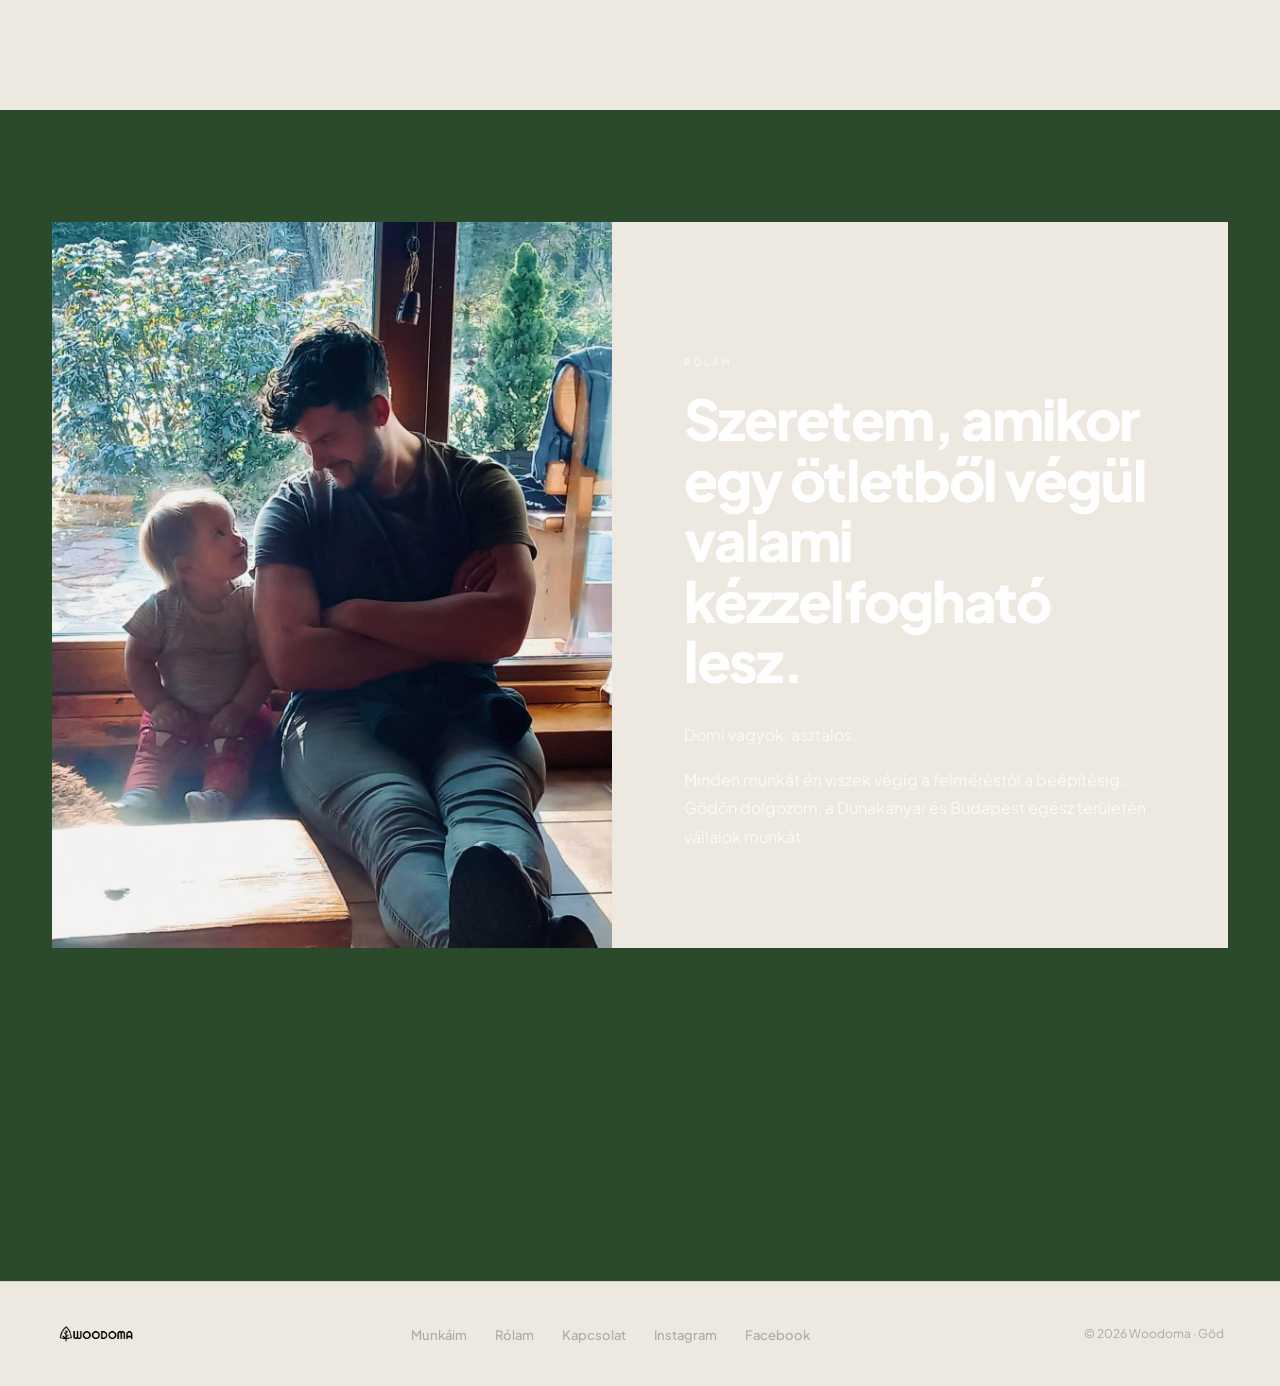
==== commit 2ea3a4e7: "Munkáim: igényes szekciózás folyamatos színzónákkal - Izolált, padding nélküli színes téglalapok hel" ====
--- a/index.html
+++ b/index.html
@@ -174,10 +174,17 @@
 .rolam-p + .rolam-p { margin-top: 16px; }
 
 /* MUNKÁIM — szekció-határok */
+/* Folyamatos színzónák jelölik a szekció-határokat — az átvezető
+   statement és az alatta lévő galéria egy egybefüggő színblokk */
+#munkak > .w-stmt:nth-child(2),
 #munkak > .world:nth-child(3) { background: var(--world2-bg); }
-#munkak > .world:nth-child(3) .sec-foot { background: var(--world2-bg); }
+#munkak > .w-stmt:nth-child(4),
 #munkak > .world:nth-child(5) { background: var(--world3-bg); }
-#munkak > .world:nth-child(5) .sec-foot { background: var(--world3-bg); }
+/* Hajszálvonal nyitja az új zónát + a statement a szekció felvezetője */
+#munkak > .w-stmt:nth-child(2),
+#munkak > .w-stmt:nth-child(4) { border-top: 1px solid var(--ln); padding-bottom: 8px; }
+/* Az utolsó (színes) világ alsó levegője a trust-block előtt */
+#munkak > .world:last-of-type { padding-bottom: 88px; }
 
 /* VALUES */
 .values { padding: 96px 56px 112px; }
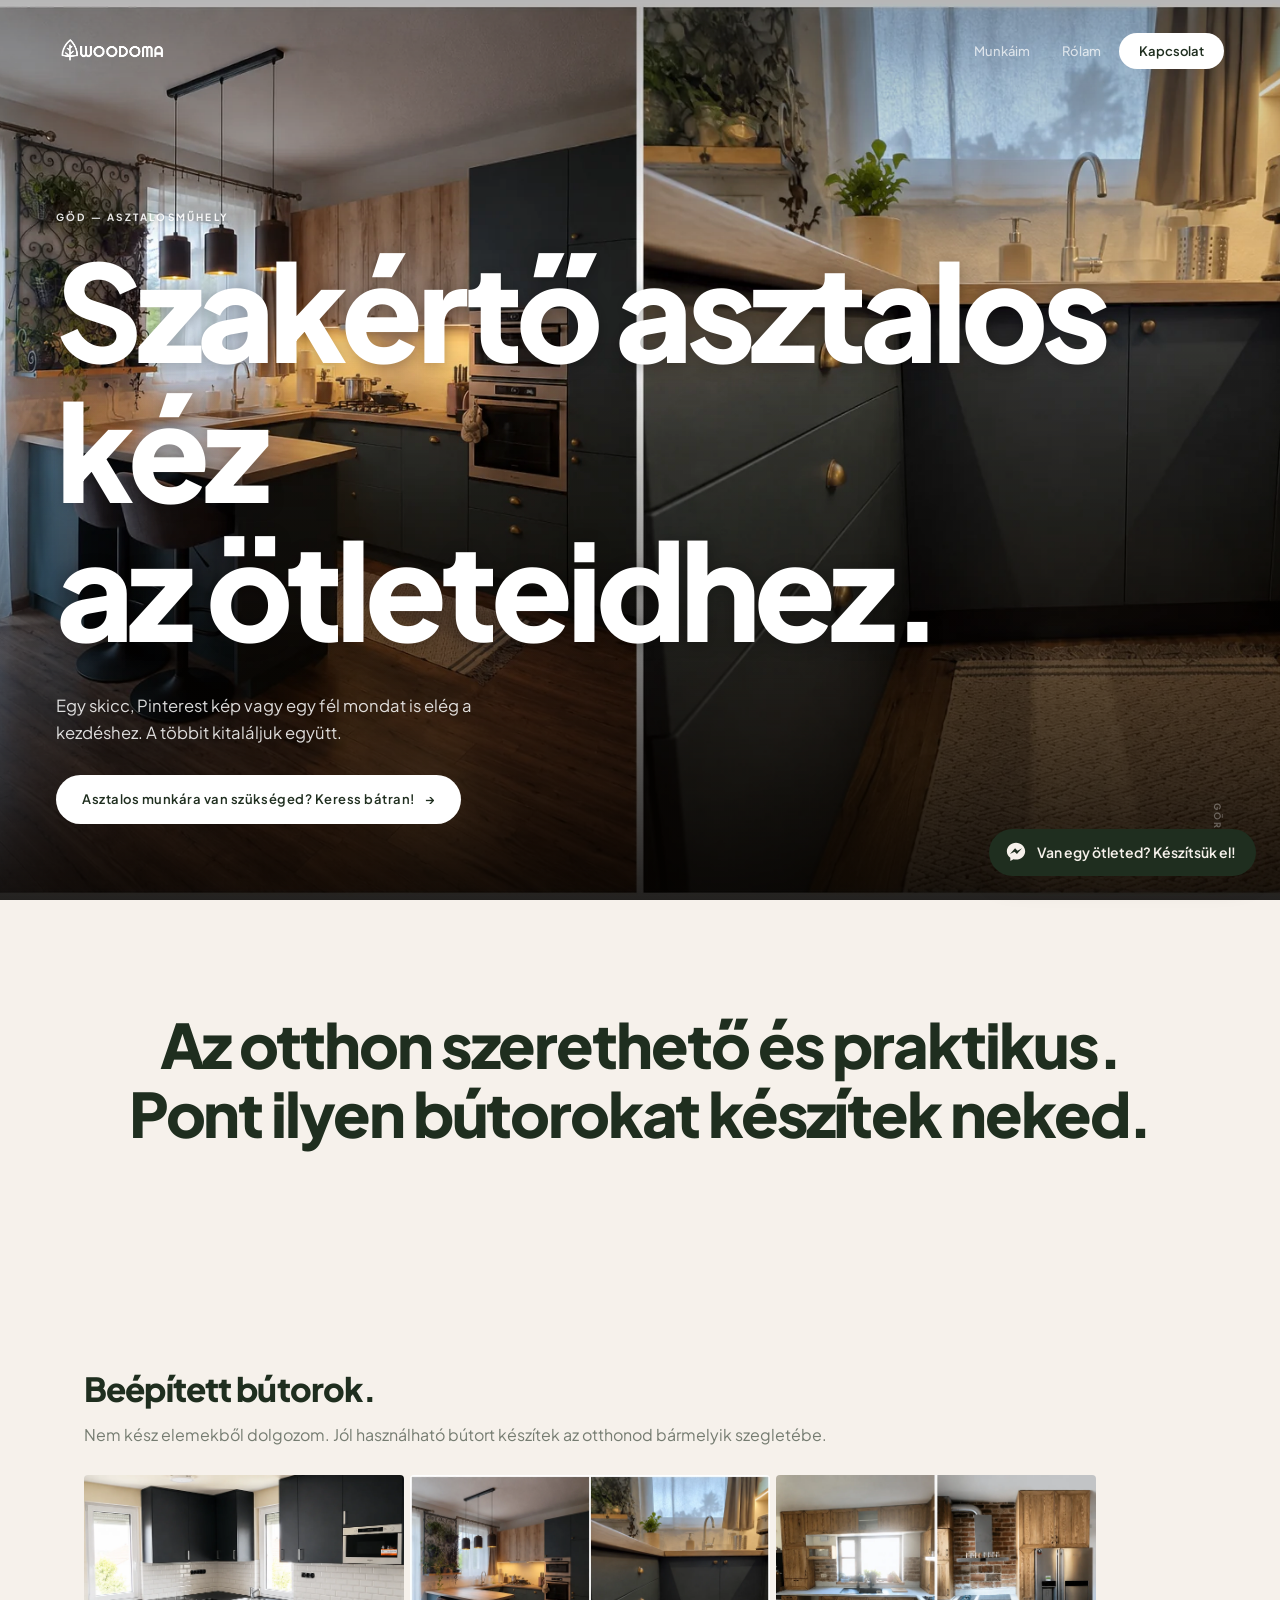
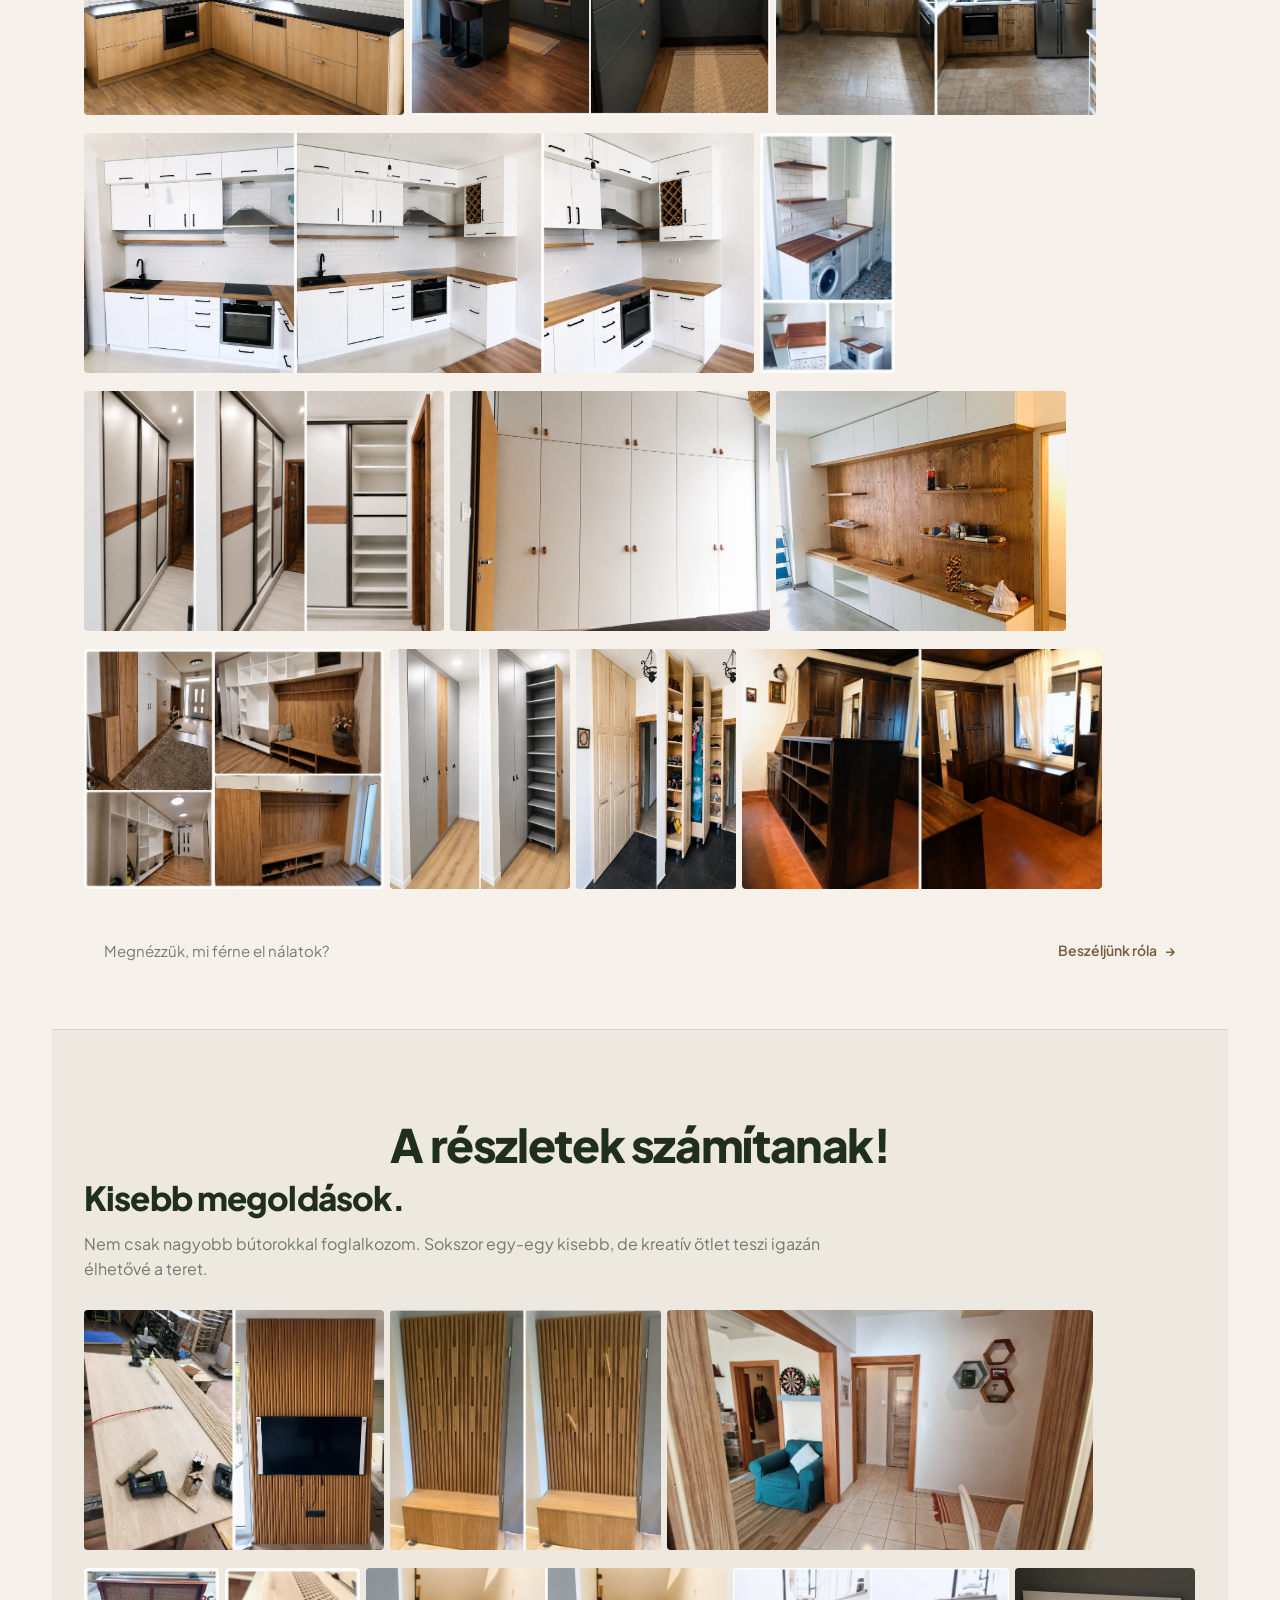
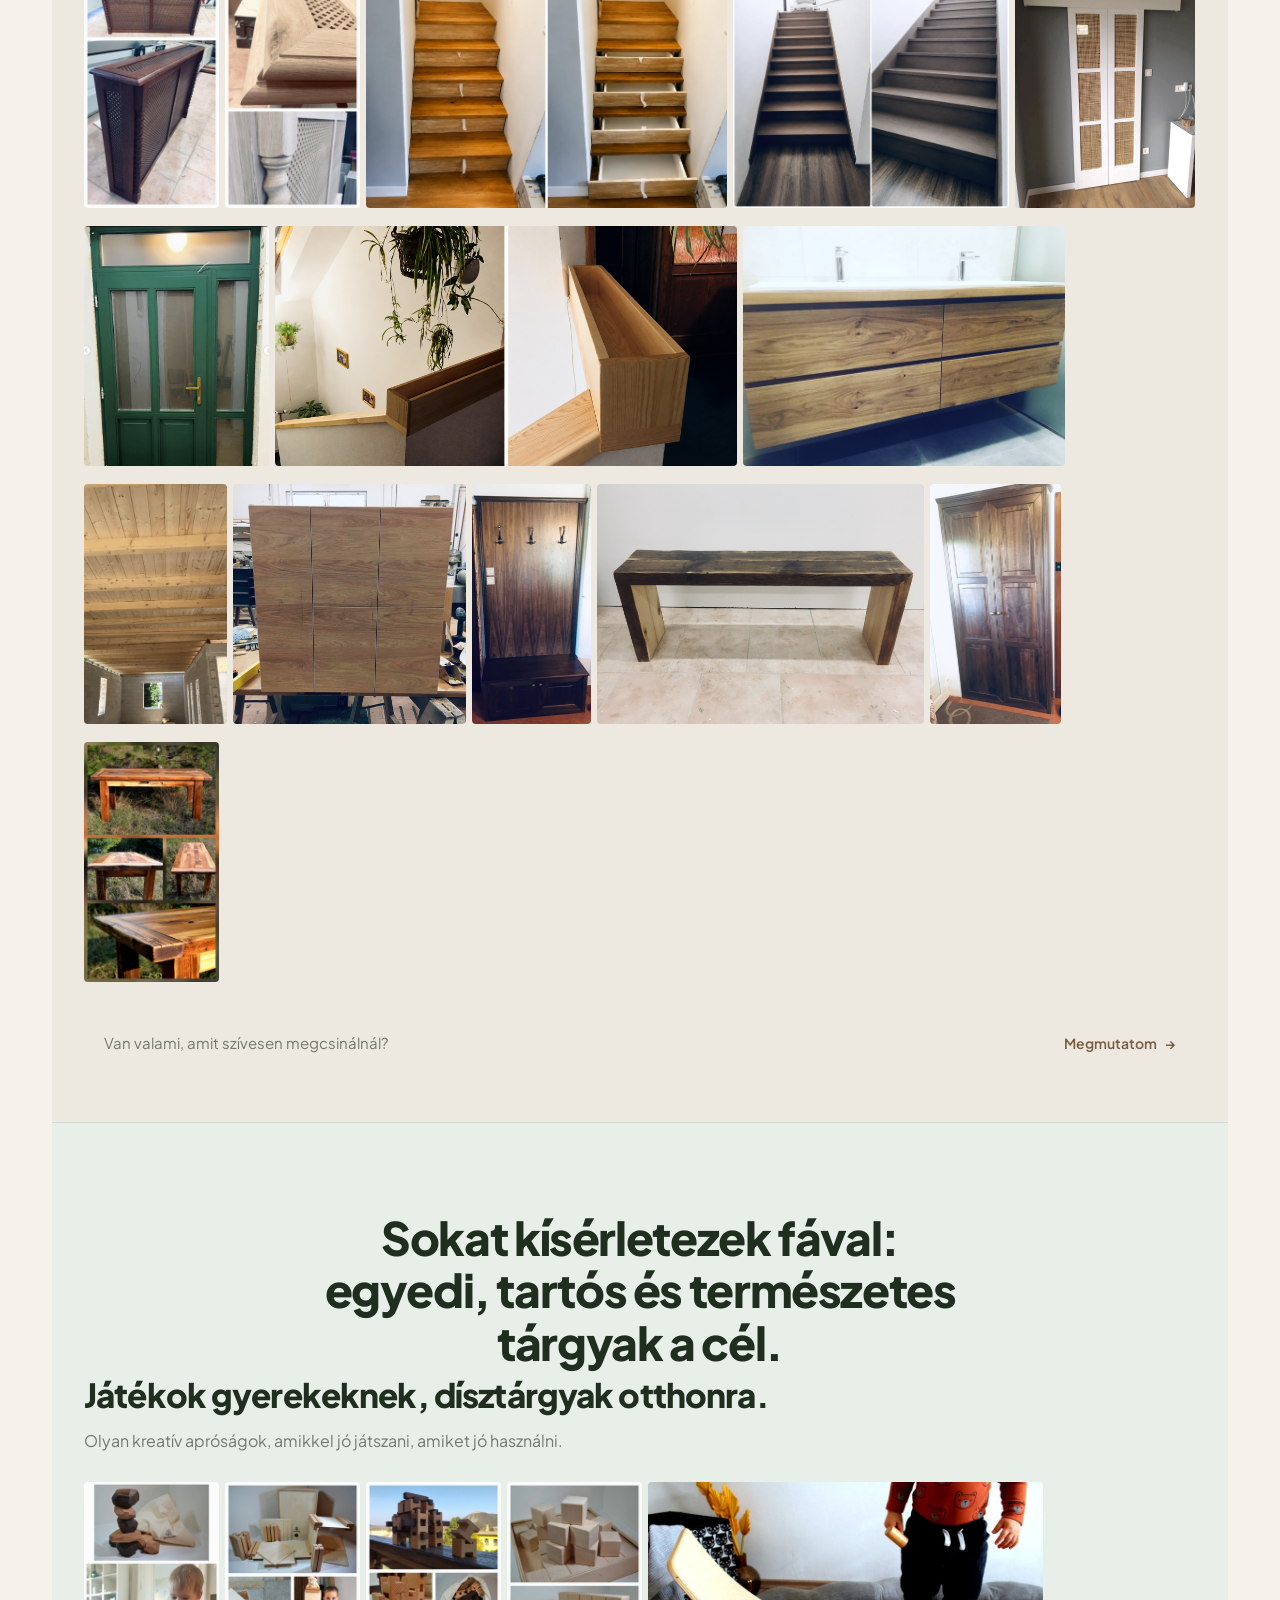
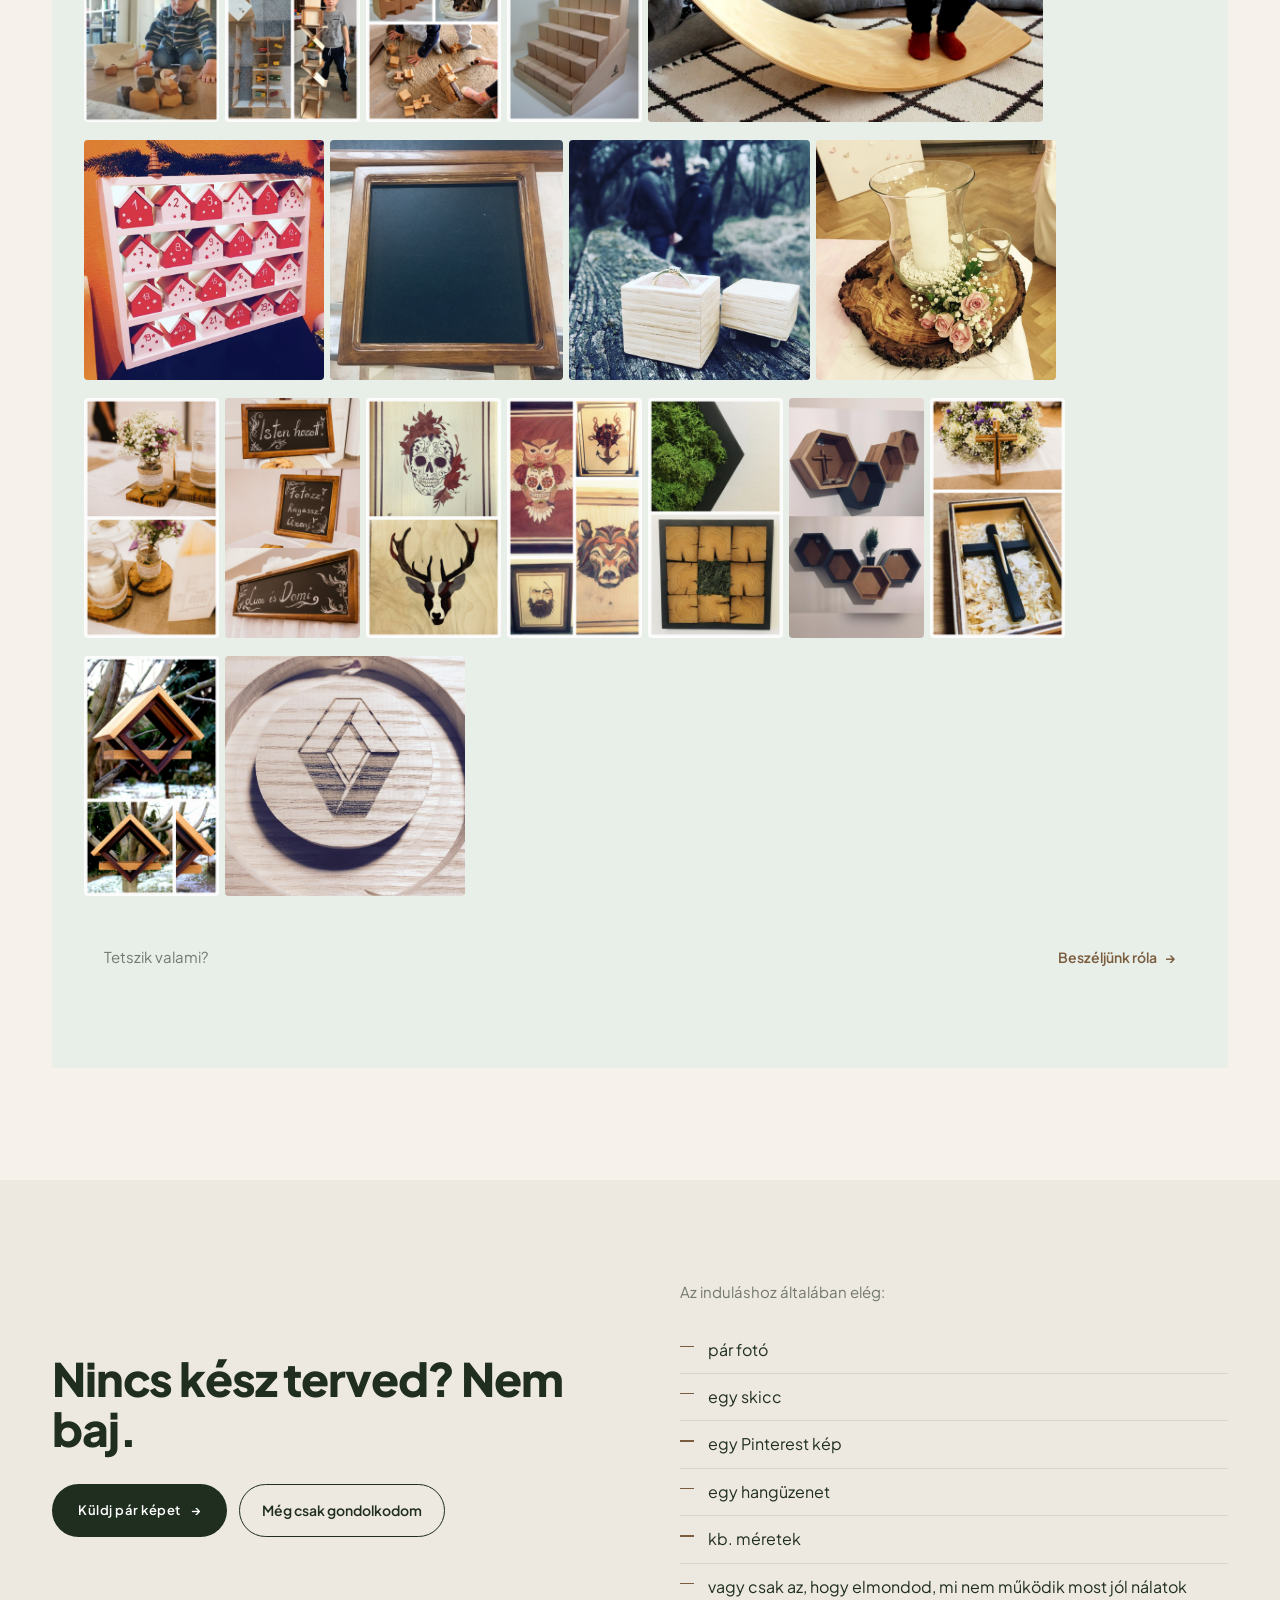
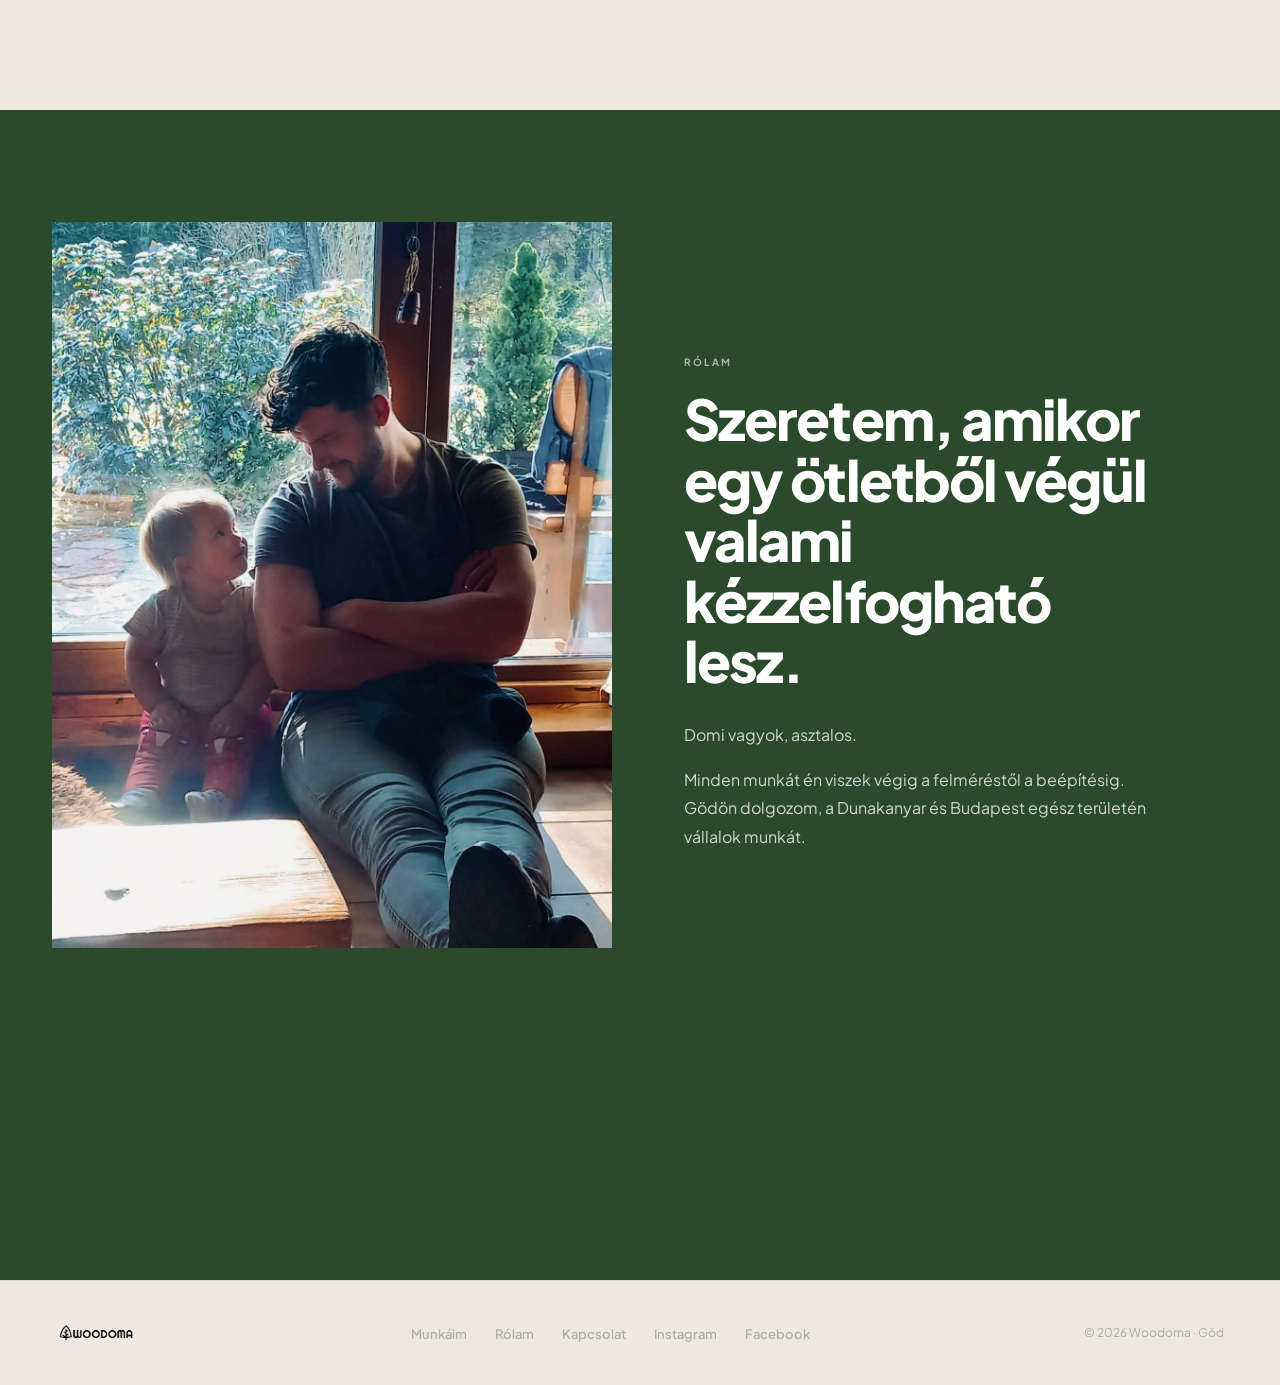
==== commit 31c7128e: "Fix: woodoma.css háttér-szivárgások felülírása az inline stílusban Gyökérok: a woodoma.css és az ind" ====
--- a/index.html
+++ b/index.html
@@ -112,6 +112,8 @@
 .gallery {
   display: flex; flex-wrap: wrap; gap: 6px;
   padding: 0 32px;
+  background: transparent;   /* a zóna színe látsszon át */
+  column-count: initial;     /* woodoma.css column-count felülírása */
 }
 .gallery .t {
   height: 240px;
@@ -162,12 +164,13 @@
   border-bottom: none;
 }
 .rolam-split {
+  border-bottom: none;
   display: grid; grid-template-columns: 1fr 1.1fr;
   min-height: 640px;
 }
 .rolam-img-col { overflow: hidden; background: #1F3A1F; }
 .rolam-img { width: 100%; height: 100%; min-height: 520px; display: block; object-fit: cover; object-position: center top; }
-.rolam-text-col { padding: 132px 72px 96px; display: flex; flex-direction: column; justify-content: center; }
+.rolam-text-col { padding: 132px 72px 96px; display: flex; flex-direction: column; justify-content: center; background: transparent; }
 .rolam-eyebrow { font-size: 10px; font-weight: 700; letter-spacing: .22em; text-transform: uppercase; color: rgba(255,255,255,.6); margin-bottom: 18px; }
 .rolam-h { font-size: clamp(34px, 4.4vw, 56px); font-weight: 800; line-height: 1.08; letter-spacing: -.034em; margin-bottom: 30px; color: #fff; }
 .rolam-p { font-size: 16px; color: rgba(255,255,255,.78); line-height: 1.8; }
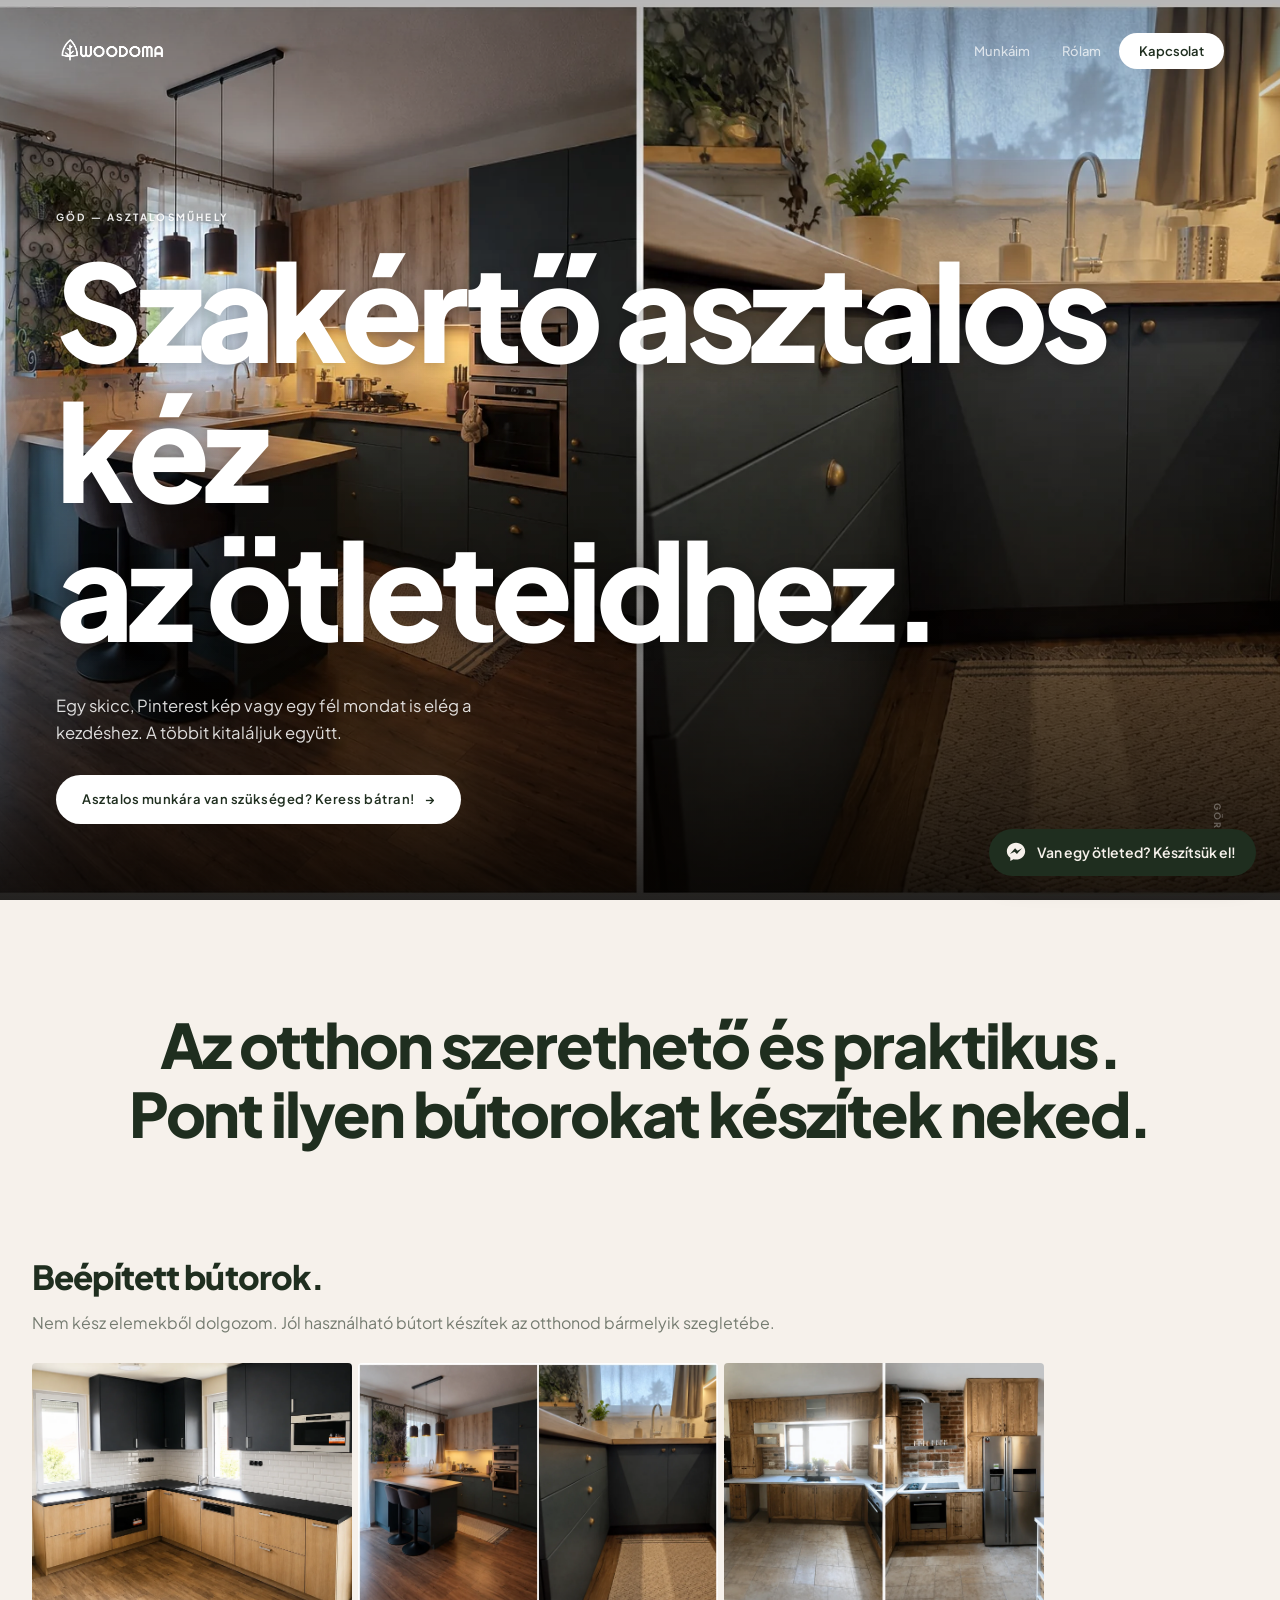
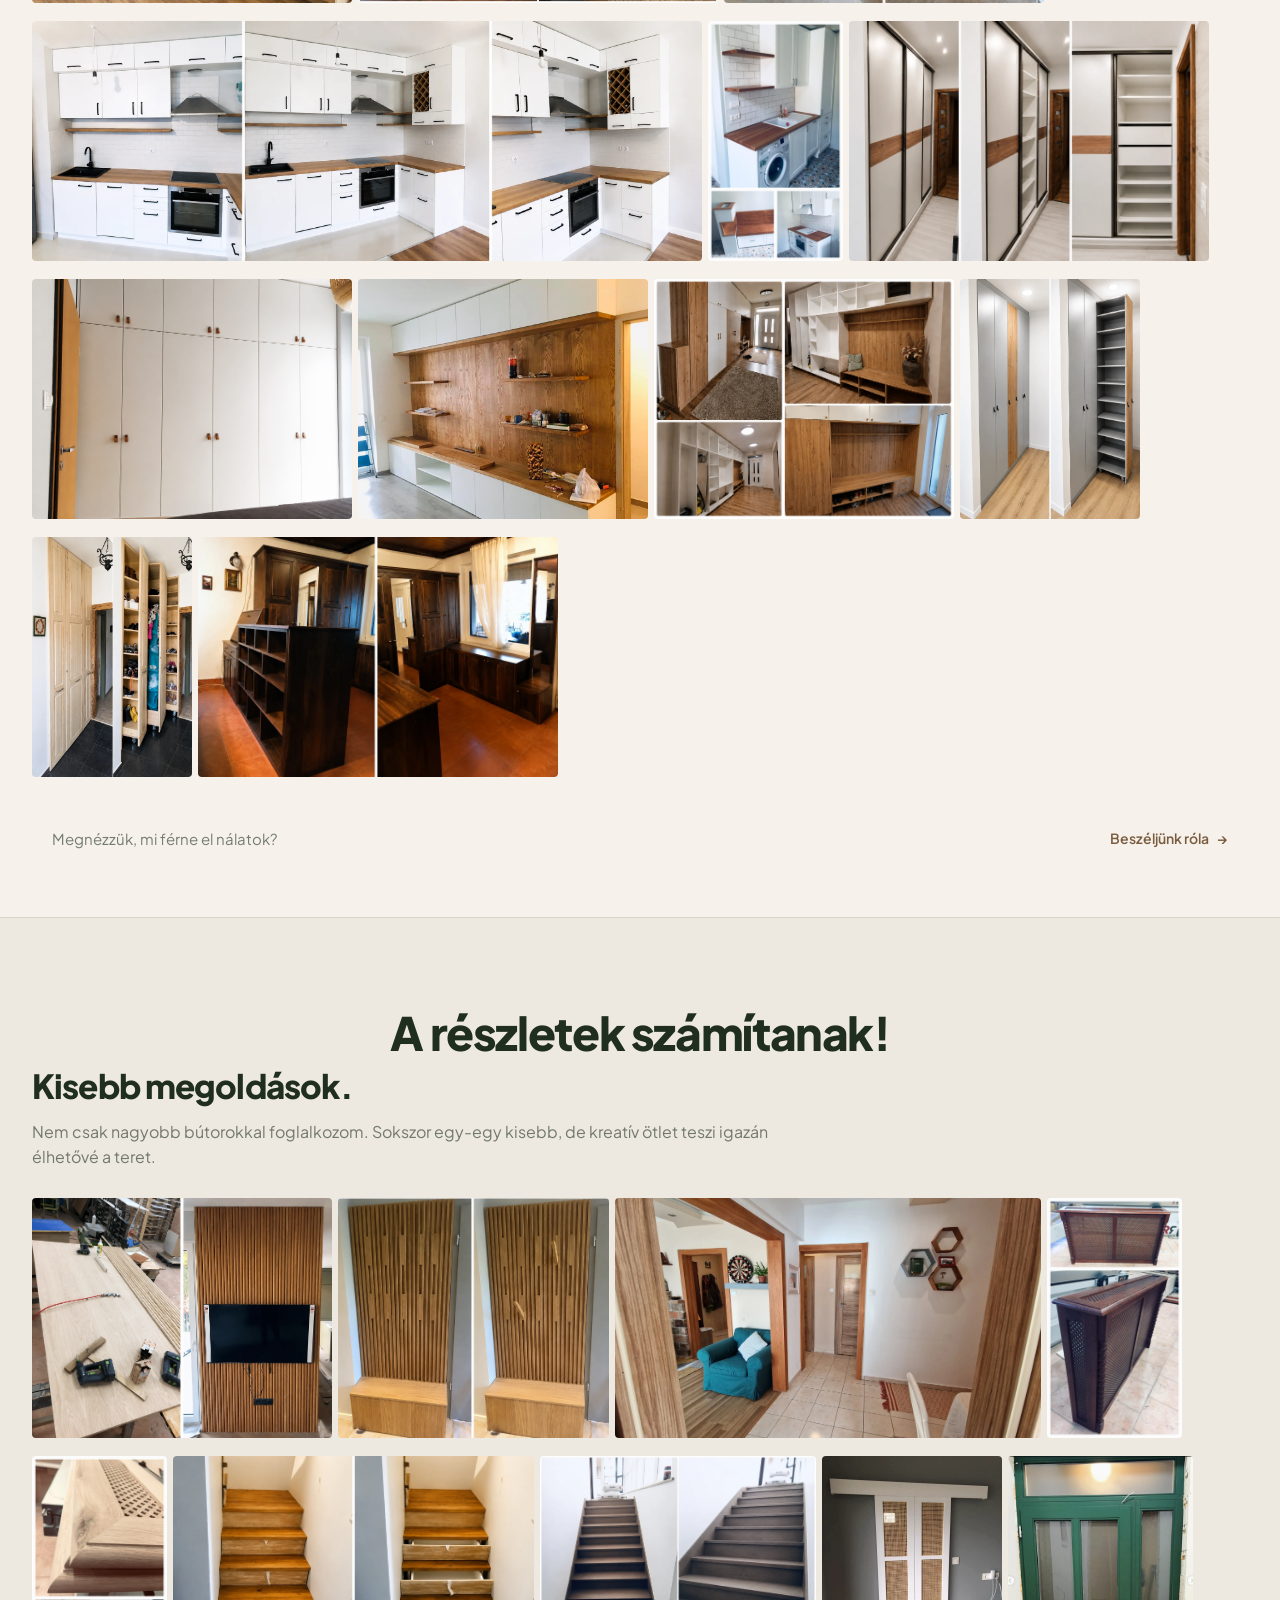
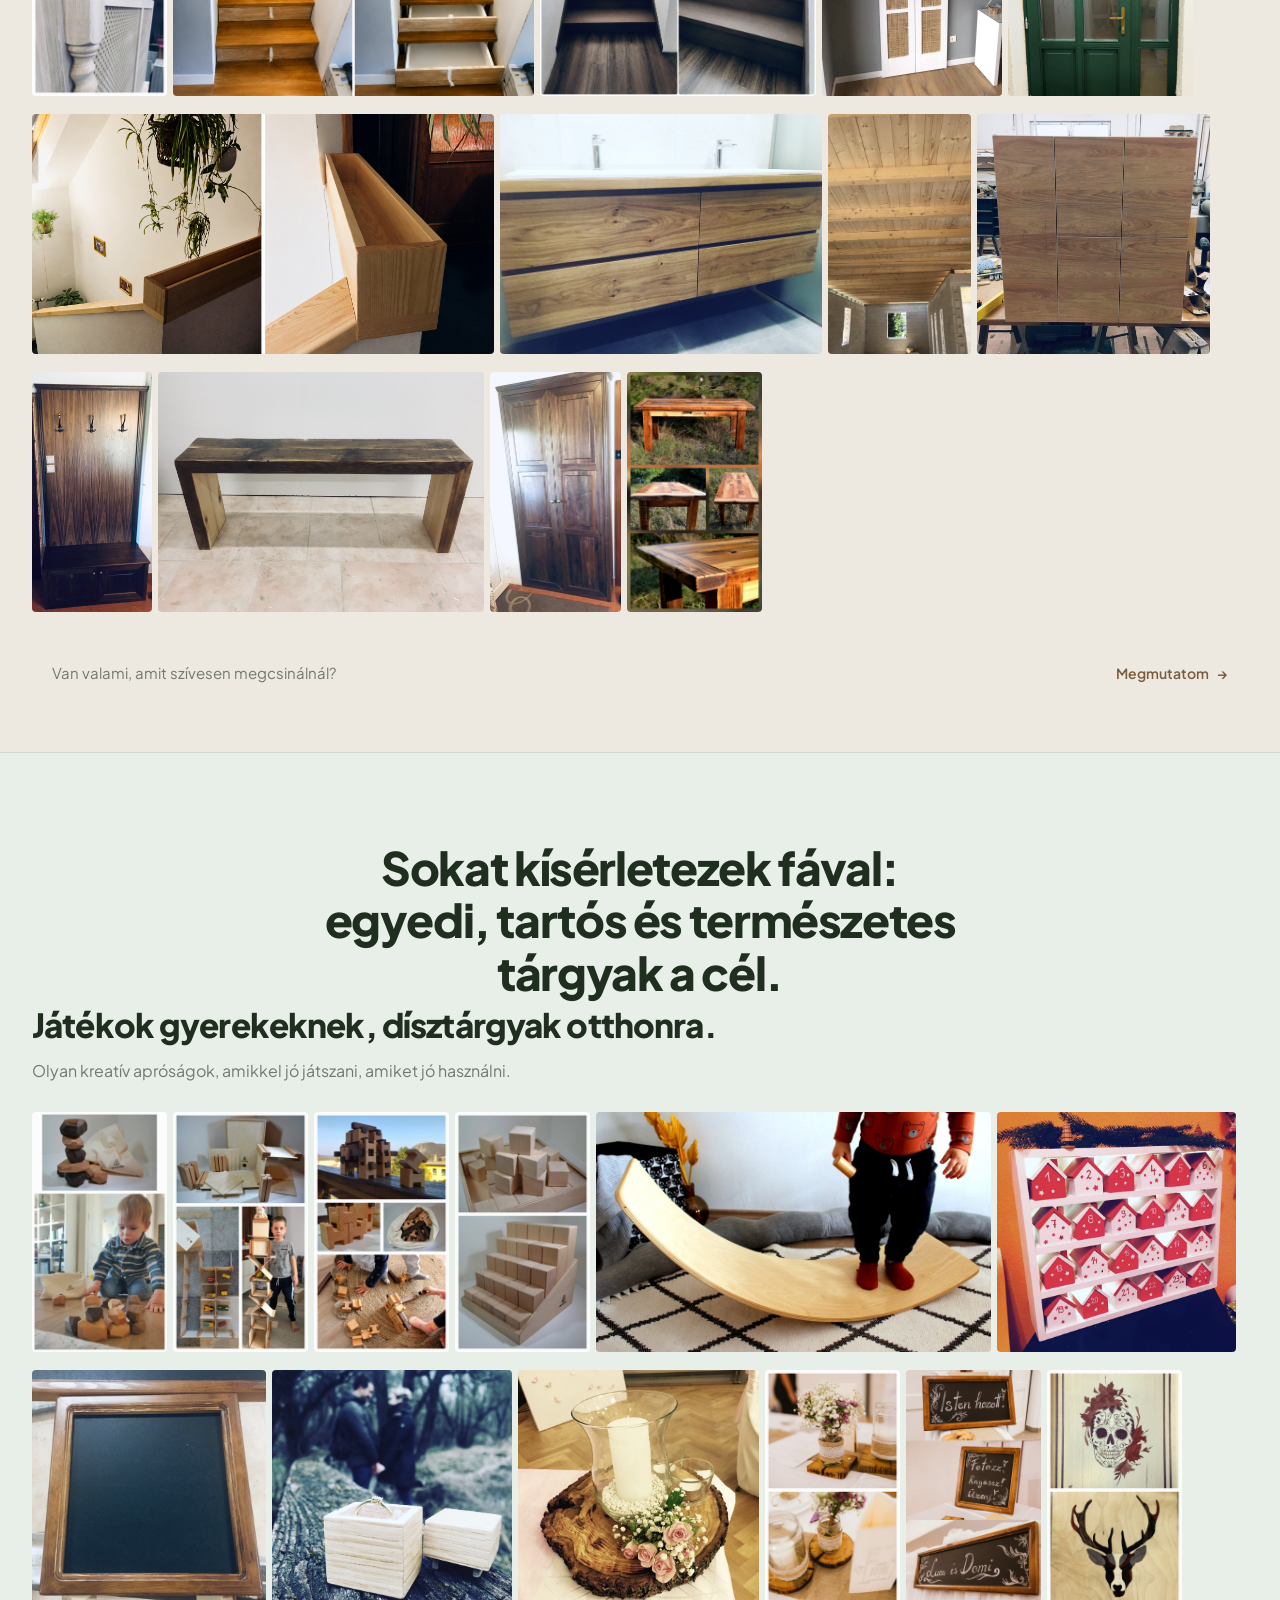
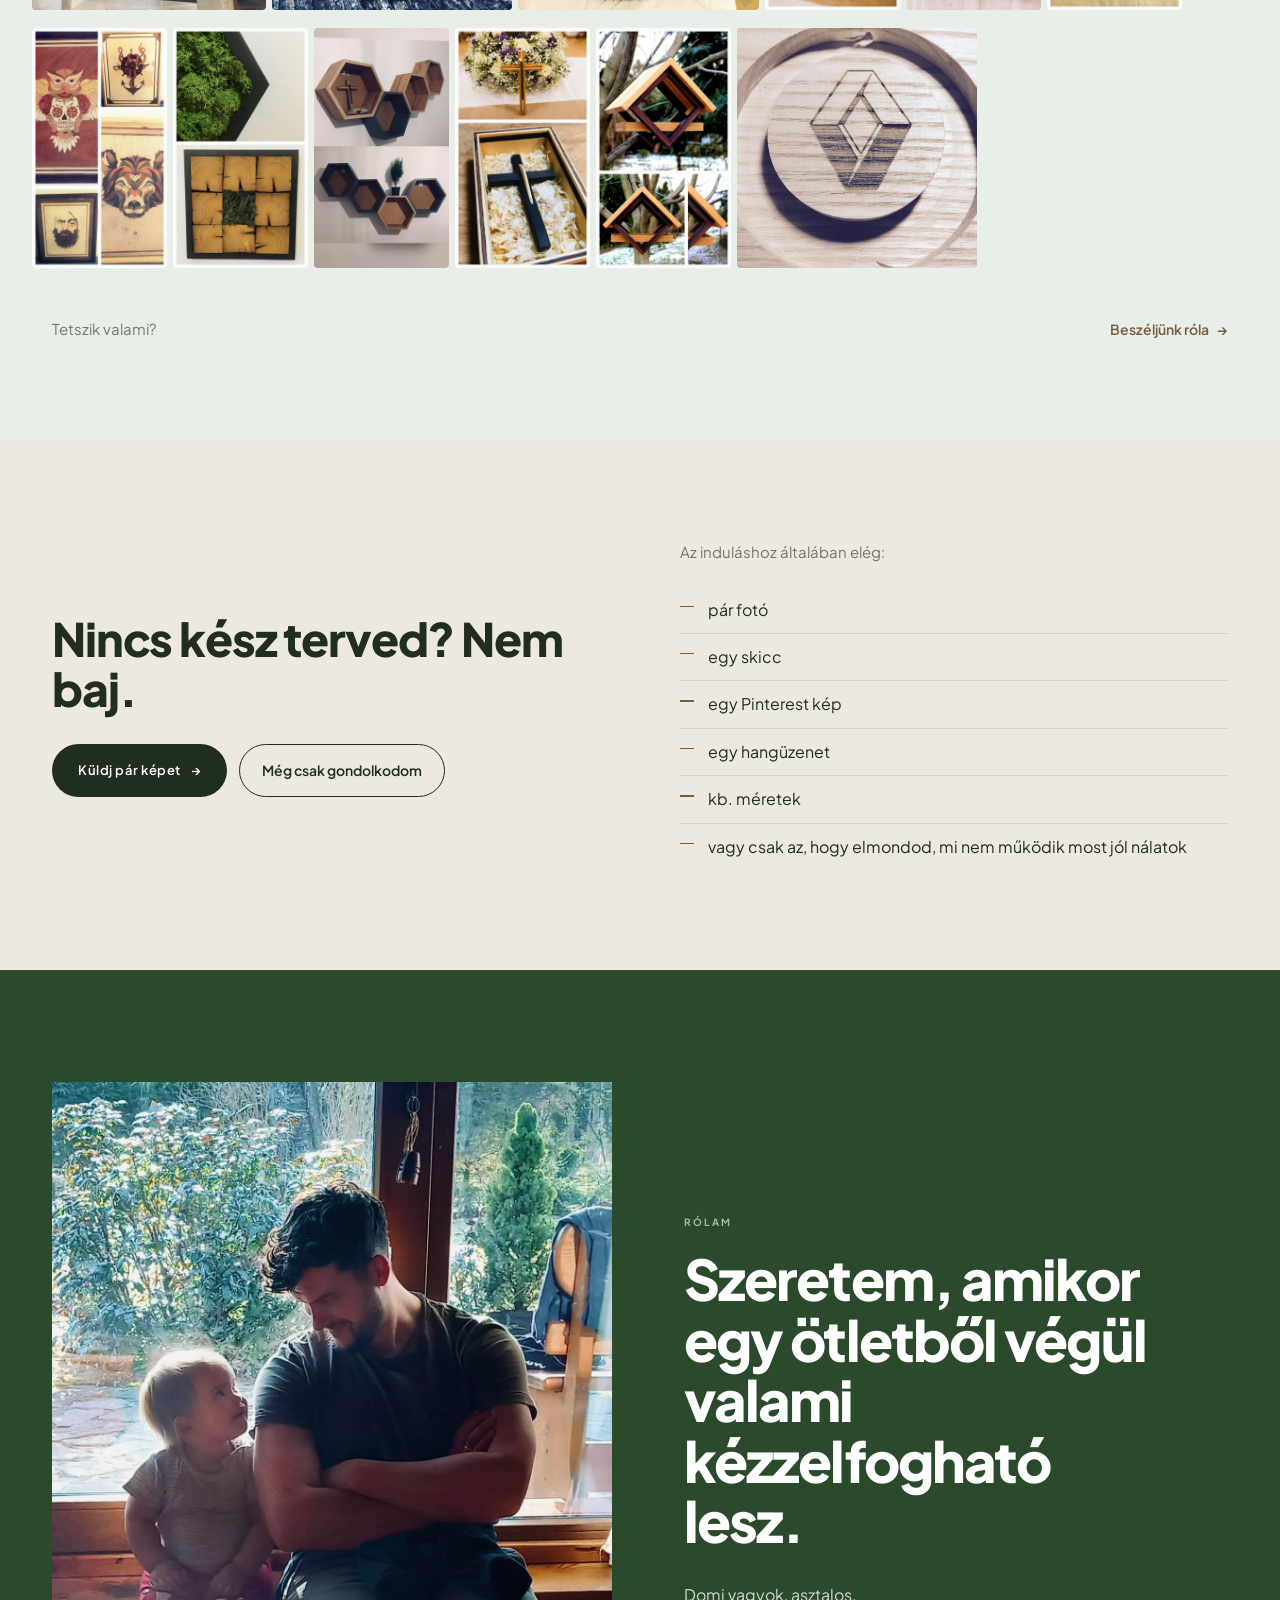
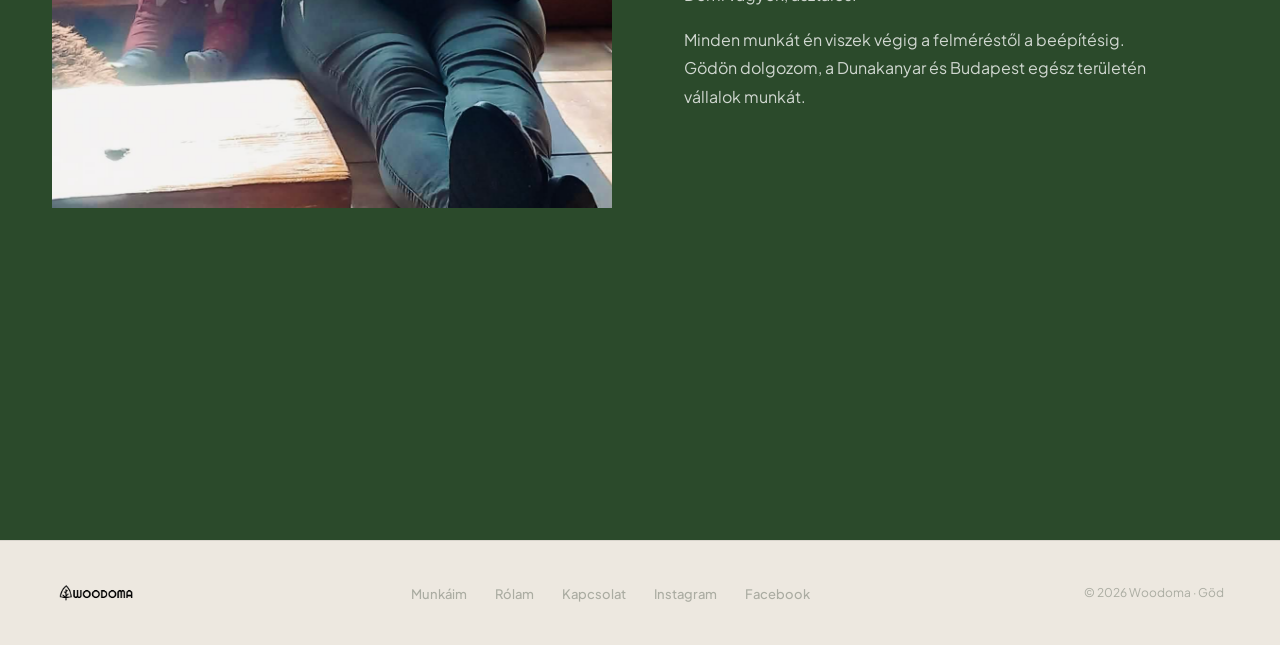
==== commit 8e51bfa1: "Munkáim: színzónák teljes képernyőszélességig (#munkak padding 0)" ====
--- a/index.html
+++ b/index.html
@@ -177,6 +177,9 @@
 .rolam-p + .rolam-p { margin-top: 16px; }
 
 /* MUNKÁIM — szekció-határok */
+/* A woodoma.css section{padding:112px 56px} felülírása: a színzónák
+   teljes képernyőszélességűek legyenek (tartalom saját paddinggel) */
+#munkak { padding: 0; }
 /* Folyamatos színzónák jelölik a szekció-határokat — az átvezető
    statement és az alatta lévő galéria egy egybefüggő színblokk */
 #munkak > .w-stmt:nth-child(2),
